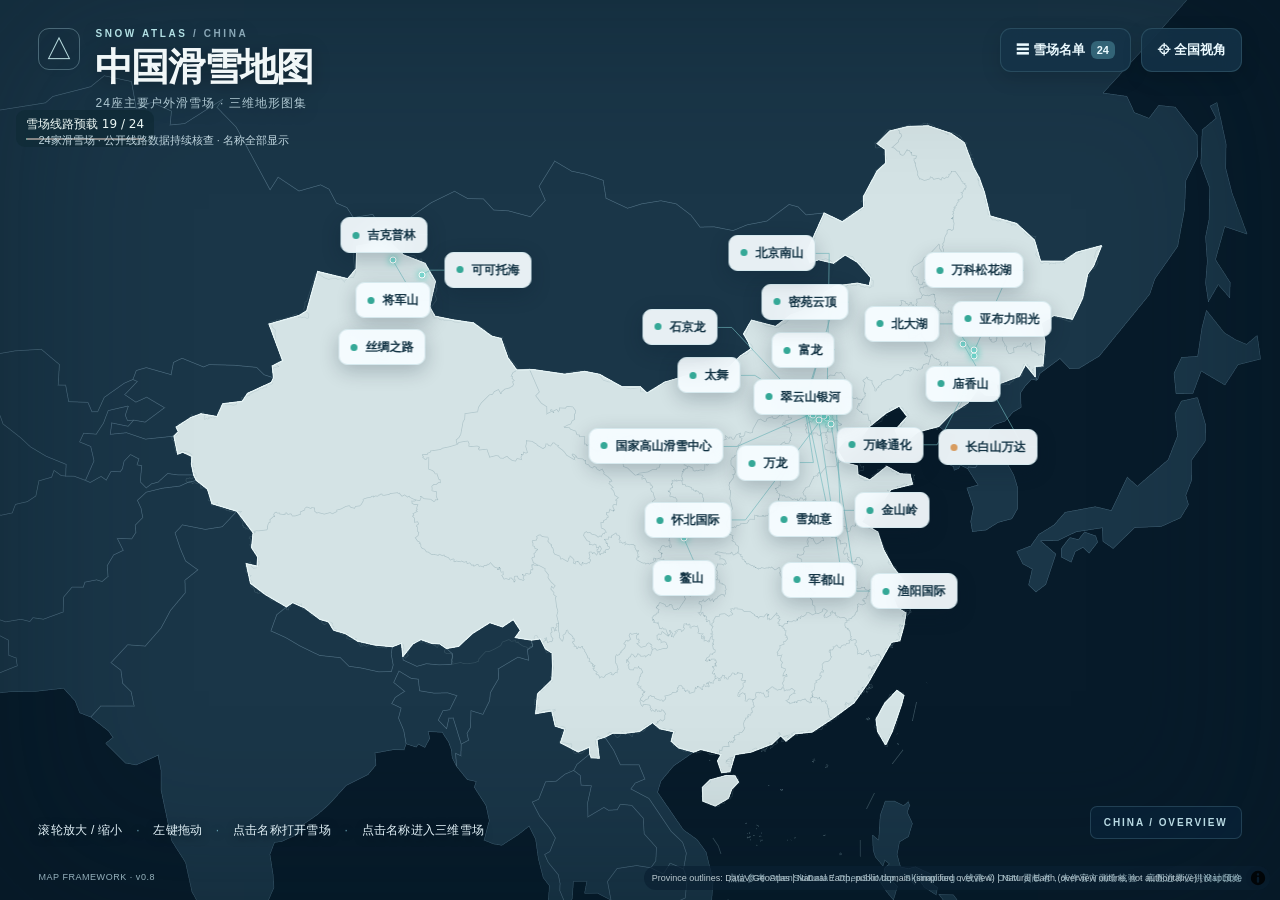
==== index.html @ bb0980d5 "Expand atlas to 24 resorts, render continuous aerial cables and preload trail data" ====
<!doctype html>
<html lang="zh-CN"><head><meta name="description" content="探索中国24座滑雪场的三维地形、雪道与附近雪场。社区地图数据，仅供展示参考。"><meta charset="UTF-8"><meta name="viewport" content="width=device-width,initial-scale=1"/><meta name="theme-color" content="#091c2a"><title>中国滑雪地图 · Snow Atlas</title><link rel="preconnect" href="https://cdn.jsdelivr.net" crossorigin><link rel="stylesheet" href="./vendor/maplibre-gl.css"><link rel="stylesheet" href="./atlas.css?v=atlas24"></head>
<body>
<main id="atlas-map" aria-label="中国滑雪场地图"></main>
<div class="atmosphere" aria-hidden="true"></div>
<header class="atlas-header"><div class="atlas-brand"><div class="brand-mark">△</div><div><div class="brand-kicker">SNOW ATLAS <span> / CHINA</span></div><h1>中国滑雪地图</h1><div class="brand-sub">24座主要户外滑雪场 · 三维地形图集</div></div></div><div class="header-controls"><button type="button" id="btn-list" aria-expanded="false">☰ <span>雪场名单</span><span class="mini-count">24</span></button><button type="button" id="btn-home" title="返回中国全览">⌖ <span>全国视角</span></button></div></header>
<div id="atlas-message" role="status" aria-live="polite">24家滑雪场 · 公开线路数据持续核查 · 名称全部显示</div>
<div id="warmup" hidden><span id="warm-text"></span><progress id="warm-bar" value="0" max="24" aria-label="雪场线路预载进度"></progress></div>
<div class="map-help" id="map-help">滚轮放大 / 缩小 <span>·</span> 左键拖动 <span>·</span> 点击名称打开雪场 <span>·</span> 点击名称进入三维雪场</div>
<div class="scale-chip" id="zoom-chip">CHINA / OVERVIEW</div>
<section class="catalog" id="catalog" aria-label="按规模排序的雪场名单" hidden><div class="catalog-top"><div><div class="catalog-eyebrow">THE RESORTS / 24</div><h2>雪场规模排序</h2><p>按OSM已测绘雪道长度，非官方排名</p></div><button id="btn-close-list" aria-label="关闭名单">×</button></div><div id="resort-list" class="resort-list"></div><div class="catalog-foot">点击雪场名称先定位，也可以直接点地图上的雪场名称进入3D场景。</div></section>
<div id="resort-overlay" class="resort-overlay" hidden role="dialog" aria-label="滑雪场三维地形界面" aria-modal="true"><iframe id="scene-frame" title="滑雪场三维地形"></iframe><button id="btn-back" class="btn-back">← 返回中国地图</button></div>
<footer class="atlas-foot"><span>MAP FRAMEWORK · v0.8</span><span>点位参考 OpenSkiData / OpenSkiMap、Skimap.org；线路 © OSM 贡献者，未作官方测绘核验 · 底图边界仅供设计预览</span></footer>
<script src="./vendor/maplibre-gl.js"></script><script src="./data/resorts.js?v=atlas24"></script><script src="./atlas.js?v=atlas24" defer></script></body></html>
---- vendor/maplibre-gl.css ----
.maplibregl-map{font:12px/20px Helvetica Neue,Arial,Helvetica,sans-serif;overflow:hidden;position:relative;-webkit-tap-highlight-color:rgb(0 0 0/0)}.maplibregl-canvas{left:0;position:absolute;top:0}.maplibregl-map:fullscreen{height:100%;width:100%}.maplibregl-ctrl-group button.maplibregl-ctrl-compass{touch-action:none}.maplibregl-canvas-container.maplibregl-interactive,.maplibregl-ctrl-group button.maplibregl-ctrl-compass{cursor:grab;-webkit-user-select:none;-moz-user-select:none;user-select:none}.maplibregl-canvas-container.maplibregl-interactive.maplibregl-track-pointer{cursor:pointer}.maplibregl-canvas-container.maplibregl-interactive:active,.maplibregl-ctrl-group button.maplibregl-ctrl-compass:active{cursor:grabbing}.maplibregl-canvas-container.maplibregl-touch-zoom-rotate,.maplibregl-canvas-container.maplibregl-touch-zoom-rotate .maplibregl-canvas{touch-action:pan-x pan-y}.maplibregl-canvas-container.maplibregl-touch-drag-pan,.maplibregl-canvas-container.maplibregl-touch-drag-pan .maplibregl-canvas{touch-action:pinch-zoom}.maplibregl-canvas-container.maplibregl-touch-zoom-rotate.maplibregl-touch-drag-pan,.maplibregl-canvas-container.maplibregl-touch-zoom-rotate.maplibregl-touch-drag-pan .maplibregl-canvas{touch-action:none}.maplibregl-canvas-container.maplibregl-touch-drag-pan.maplibregl-cooperative-gestures,.maplibregl-canvas-container.maplibregl-touch-drag-pan.maplibregl-cooperative-gestures .maplibregl-canvas{touch-action:pan-x pan-y}.maplibregl-ctrl-bottom-left,.maplibregl-ctrl-bottom-right,.maplibregl-ctrl-top-left,.maplibregl-ctrl-top-right{pointer-events:none;position:absolute;z-index:2}.maplibregl-ctrl-top-left{left:0;top:0}.maplibregl-ctrl-top-right{right:0;top:0}.maplibregl-ctrl-bottom-left{bottom:0;left:0}.maplibregl-ctrl-bottom-right{bottom:0;right:0}.maplibregl-ctrl{clear:both;pointer-events:auto;transform:translate(0)}.maplibregl-ctrl-top-left .maplibregl-ctrl{float:left;margin:10px 0 0 10px}.maplibregl-ctrl-top-right .maplibregl-ctrl{float:right;margin:10px 10px 0 0}.maplibregl-ctrl-bottom-left .maplibregl-ctrl{float:left;margin:0 0 10px 10px}.maplibregl-ctrl-bottom-right .maplibregl-ctrl{float:right;margin:0 10px 10px 0}.maplibregl-ctrl-group{background:#fff;border-radius:4px}.maplibregl-ctrl-group:not(:empty){box-shadow:0 0 0 2px rgba(0,0,0,.1)}@media (forced-colors:active){.maplibregl-ctrl-group:not(:empty){box-shadow:0 0 0 2px ButtonText}}.maplibregl-ctrl-group button{background-color:transparent;border:0;box-sizing:border-box;cursor:pointer;display:block;height:29px;outline:none;padding:0;width:29px}.maplibregl-ctrl-group button+button{border-top:1px solid #ddd}.maplibregl-ctrl button .maplibregl-ctrl-icon{background-position:50%;background-repeat:no-repeat;display:block;height:100%;width:100%}@media (forced-colors:active){.maplibregl-ctrl-icon{background-color:transparent}.maplibregl-ctrl-group button+button{border-top:1px solid ButtonText}}.maplibregl-ctrl button::-moz-focus-inner{border:0;padding:0}.maplibregl-ctrl-attrib-button:focus,.maplibregl-ctrl-group button:focus{box-shadow:0 0 2px 2px #0096ff}.maplibregl-ctrl button:disabled{cursor:not-allowed}.maplibregl-ctrl button:disabled .maplibregl-ctrl-icon{opacity:.25}.maplibregl-ctrl button:not(:disabled):hover{background-color:rgb(0 0 0/5%)}.maplibregl-ctrl-group button:focus:focus-visible{box-shadow:0 0 2px 2px #0096ff}.maplibregl-ctrl-group button:focus:not(:focus-visible){box-shadow:none}.maplibregl-ctrl-group button:focus:first-child{border-radius:4px 4px 0 0}.maplibregl-ctrl-group button:focus:last-child{border-radius:0 0 4px 4px}.maplibregl-ctrl-group button:focus:only-child{border-radius:inherit}.maplibregl-ctrl button.maplibregl-ctrl-zoom-out .maplibregl-ctrl-icon{background-image:url("data:image/svg+xml;charset=utf-8,%3Csvg xmlns='http://www.w3.org/2000/svg' width='29' height='29' fill='%23333' viewBox='0 0 29 29'%3E%3Cpath d='M10 13c-.75 0-1.5.75-1.5 1.5S9.25 16 10 16h9c.75 0 1.5-.75 1.5-1.5S19.75 13 19 13z'/%3E%3C/svg%3E")}.maplibregl-ctrl button.maplibregl-ctrl-zoom-in .maplibregl-ctrl-icon{background-image:url("data:image/svg+xml;charset=utf-8,%3Csvg xmlns='http://www.w3.org/2000/svg' width='29' height='29' fill='%23333' viewBox='0 0 29 29'%3E%3Cpath d='M14.5 8.5c-.75 0-1.5.75-1.5 1.5v3h-3c-.75 0-1.5.75-1.5 1.5S9.25 16 10 16h3v3c0 .75.75 1.5 1.5 1.5S16 19.75 16 19v-3h3c.75 0 1.5-.75 1.5-1.5S19.75 13 19 13h-3v-3c0-.75-.75-1.5-1.5-1.5'/%3E%3C/svg%3E")}@media (forced-colors:active){.maplibregl-ctrl button.maplibregl-ctrl-zoom-out .maplibregl-ctrl-icon{background-image:url("data:image/svg+xml;charset=utf-8,%3Csvg xmlns='http://www.w3.org/2000/svg' width='29' height='29' fill='%23fff' viewBox='0 0 29 29'%3E%3Cpath d='M10 13c-.75 0-1.5.75-1.5 1.5S9.25 16 10 16h9c.75 0 1.5-.75 1.5-1.5S19.75 13 19 13z'/%3E%3C/svg%3E")}.maplibregl-ctrl button.maplibregl-ctrl-zoom-in .maplibregl-ctrl-icon{background-image:url("data:image/svg+xml;charset=utf-8,%3Csvg xmlns='http://www.w3.org/2000/svg' width='29' height='29' fill='%23fff' viewBox='0 0 29 29'%3E%3Cpath d='M14.5 8.5c-.75 0-1.5.75-1.5 1.5v3h-3c-.75 0-1.5.75-1.5 1.5S9.25 16 10 16h3v3c0 .75.75 1.5 1.5 1.5S16 19.75 16 19v-3h3c.75 0 1.5-.75 1.5-1.5S19.75 13 19 13h-3v-3c0-.75-.75-1.5-1.5-1.5'/%3E%3C/svg%3E")}}@media (forced-colors:active) and (prefers-color-scheme:light){.maplibregl-ctrl button.maplibregl-ctrl-zoom-out .maplibregl-ctrl-icon{background-image:url("data:image/svg+xml;charset=utf-8,%3Csvg xmlns='http://www.w3.org/2000/svg' width='29' height='29' viewBox='0 0 29 29'%3E%3Cpath d='M10 13c-.75 0-1.5.75-1.5 1.5S9.25 16 10 16h9c.75 0 1.5-.75 1.5-1.5S19.75 13 19 13z'/%3E%3C/svg%3E")}.maplibregl-ctrl button.maplibregl-ctrl-zoom-in .maplibregl-ctrl-icon{background-image:url("data:image/svg+xml;charset=utf-8,%3Csvg xmlns='http://www.w3.org/2000/svg' width='29' height='29' viewBox='0 0 29 29'%3E%3Cpath d='M14.5 8.5c-.75 0-1.5.75-1.5 1.5v3h-3c-.75 0-1.5.75-1.5 1.5S9.25 16 10 16h3v3c0 .75.75 1.5 1.5 1.5S16 19.75 16 19v-3h3c.75 0 1.5-.75 1.5-1.5S19.75 13 19 13h-3v-3c0-.75-.75-1.5-1.5-1.5'/%3E%3C/svg%3E")}}.maplibregl-ctrl button.maplibregl-ctrl-fullscreen .maplibregl-ctrl-icon{background-image:url("data:image/svg+xml;charset=utf-8,%3Csvg xmlns='http://www.w3.org/2000/svg' width='29' height='29' fill='%23333' viewBox='0 0 29 29'%3E%3Cpath d='M24 16v5.5c0 1.75-.75 2.5-2.5 2.5H16v-1l3-1.5-4-5.5 1-1 5.5 4 1.5-3zM6 16l1.5 3 5.5-4 1 1-4 5.5 3 1.5v1H7.5C5.75 24 5 23.25 5 21.5V16zm7-11v1l-3 1.5 4 5.5-1 1-5.5-4L6 13H5V7.5C5 5.75 5.75 5 7.5 5zm11 2.5c0-1.75-.75-2.5-2.5-2.5H16v1l3 1.5-4 5.5 1 1 5.5-4 1.5 3h1z'/%3E%3C/svg%3E")}.maplibregl-ctrl button.maplibregl-ctrl-shrink .maplibregl-ctrl-icon{background-image:url("data:image/svg+xml;charset=utf-8,%3Csvg xmlns='http://www.w3.org/2000/svg' width='29' height='29' viewBox='0 0 29 29'%3E%3Cpath d='M18.5 16c-1.75 0-2.5.75-2.5 2.5V24h1l1.5-3 5.5 4 1-1-4-5.5 3-1.5v-1zM13 18.5c0-1.75-.75-2.5-2.5-2.5H5v1l3 1.5L4 24l1 1 5.5-4 1.5 3h1zm3-8c0 1.75.75 2.5 2.5 2.5H24v-1l-3-1.5L25 5l-1-1-5.5 4L17 5h-1zM10.5 13c1.75 0 2.5-.75 2.5-2.5V5h-1l-1.5 3L5 4 4 5l4 5.5L5 12v1z'/%3E%3C/svg%3E")}@media (forced-colors:active){.maplibregl-ctrl button.maplibregl-ctrl-fullscreen .maplibregl-ctrl-icon{background-image:url("data:image/svg+xml;charset=utf-8,%3Csvg xmlns='http://www.w3.org/2000/svg' width='29' height='29' fill='%23fff' viewBox='0 0 29 29'%3E%3Cpath d='M24 16v5.5c0 1.75-.75 2.5-2.5 2.5H16v-1l3-1.5-4-5.5 1-1 5.5 4 1.5-3zM6 16l1.5 3 5.5-4 1 1-4 5.5 3 1.5v1H7.5C5.75 24 5 23.25 5 21.5V16zm7-11v1l-3 1.5 4 5.5-1 1-5.5-4L6 13H5V7.5C5 5.75 5.75 5 7.5 5zm11 2.5c0-1.75-.75-2.5-2.5-2.5H16v1l3 1.5-4 5.5 1 1 5.5-4 1.5 3h1z'/%3E%3C/svg%3E")}.maplibregl-ctrl button.maplibregl-ctrl-shrink .maplibregl-ctrl-icon{background-image:url("data:image/svg+xml;charset=utf-8,%3Csvg xmlns='http://www.w3.org/2000/svg' width='29' height='29' fill='%23fff' viewBox='0 0 29 29'%3E%3Cpath d='M18.5 16c-1.75 0-2.5.75-2.5 2.5V24h1l1.5-3 5.5 4 1-1-4-5.5 3-1.5v-1zM13 18.5c0-1.75-.75-2.5-2.5-2.5H5v1l3 1.5L4 24l1 1 5.5-4 1.5 3h1zm3-8c0 1.75.75 2.5 2.5 2.5H24v-1l-3-1.5L25 5l-1-1-5.5 4L17 5h-1zM10.5 13c1.75 0 2.5-.75 2.5-2.5V5h-1l-1.5 3L5 4 4 5l4 5.5L5 12v1z'/%3E%3C/svg%3E")}}@media (forced-colors:active) and (prefers-color-scheme:light){.maplibregl-ctrl button.maplibregl-ctrl-fullscreen .maplibregl-ctrl-icon{background-image:url("data:image/svg+xml;charset=utf-8,%3Csvg xmlns='http://www.w3.org/2000/svg' width='29' height='29' viewBox='0 0 29 29'%3E%3Cpath d='M24 16v5.5c0 1.75-.75 2.5-2.5 2.5H16v-1l3-1.5-4-5.5 1-1 5.5 4 1.5-3zM6 16l1.5 3 5.5-4 1 1-4 5.5 3 1.5v1H7.5C5.75 24 5 23.25 5 21.5V16zm7-11v1l-3 1.5 4 5.5-1 1-5.5-4L6 13H5V7.5C5 5.75 5.75 5 7.5 5zm11 2.5c0-1.75-.75-2.5-2.5-2.5H16v1l3 1.5-4 5.5 1 1 5.5-4 1.5 3h1z'/%3E%3C/svg%3E")}.maplibregl-ctrl button.maplibregl-ctrl-shrink .maplibregl-ctrl-icon{background-image:url("data:image/svg+xml;charset=utf-8,%3Csvg xmlns='http://www.w3.org/2000/svg' width='29' height='29' viewBox='0 0 29 29'%3E%3Cpath d='M18.5 16c-1.75 0-2.5.75-2.5 2.5V24h1l1.5-3 5.5 4 1-1-4-5.5 3-1.5v-1zM13 18.5c0-1.75-.75-2.5-2.5-2.5H5v1l3 1.5L4 24l1 1 5.5-4 1.5 3h1zm3-8c0 1.75.75 2.5 2.5 2.5H24v-1l-3-1.5L25 5l-1-1-5.5 4L17 5h-1zM10.5 13c1.75 0 2.5-.75 2.5-2.5V5h-1l-1.5 3L5 4 4 5l4 5.5L5 12v1z'/%3E%3C/svg%3E")}}.maplibregl-ctrl button.maplibregl-ctrl-compass .maplibregl-ctrl-icon{background-image:url("data:image/svg+xml;charset=utf-8,%3Csvg xmlns='http://www.w3.org/2000/svg' width='29' height='29' fill='%23333' viewBox='0 0 29 29'%3E%3Cpath d='m10.5 14 4-8 4 8z'/%3E%3Cpath fill='%23ccc' d='m10.5 16 4 8 4-8z'/%3E%3C/svg%3E")}@media (forced-colors:active){.maplibregl-ctrl button.maplibregl-ctrl-compass .maplibregl-ctrl-icon{background-image:url("data:image/svg+xml;charset=utf-8,%3Csvg xmlns='http://www.w3.org/2000/svg' width='29' height='29' fill='%23fff' viewBox='0 0 29 29'%3E%3Cpath d='m10.5 14 4-8 4 8z'/%3E%3Cpath fill='%23ccc' d='m10.5 16 4 8 4-8z'/%3E%3C/svg%3E")}}@media (forced-colors:active) and (prefers-color-scheme:light){.maplibregl-ctrl button.maplibregl-ctrl-compass .maplibregl-ctrl-icon{background-image:url("data:image/svg+xml;charset=utf-8,%3Csvg xmlns='http://www.w3.org/2000/svg' width='29' height='29' viewBox='0 0 29 29'%3E%3Cpath d='m10.5 14 4-8 4 8z'/%3E%3Cpath fill='%23ccc' d='m10.5 16 4 8 4-8z'/%3E%3C/svg%3E")}}.maplibregl-ctrl button.maplibregl-ctrl-globe .maplibregl-ctrl-icon{background-image:url("data:image/svg+xml;charset=utf-8,%3Csvg xmlns='http://www.w3.org/2000/svg' width='22' height='22' fill='none' stroke='%23333' viewBox='0 0 22 22'%3E%3Ccircle cx='11' cy='11' r='8.5'/%3E%3Cpath d='M17.5 11c0 4.819-3.02 8.5-6.5 8.5S4.5 15.819 4.5 11 7.52 2.5 11 2.5s6.5 3.681 6.5 8.5Z'/%3E%3Cpath d='M13.5 11c0 2.447-.331 4.64-.853 6.206-.262.785-.562 1.384-.872 1.777-.314.399-.58.517-.775.517s-.461-.118-.775-.517c-.31-.393-.61-.992-.872-1.777C8.831 15.64 8.5 13.446 8.5 11s.331-4.64.853-6.206c.262-.785.562-1.384.872-1.777.314-.399.58-.517.775-.517s.461.118.775.517c.31.393.61.992.872 1.777.522 1.565.853 3.76.853 6.206Z'/%3E%3Cpath d='M11 7.5c-1.909 0-3.622-.166-4.845-.428-.616-.132-1.08-.283-1.379-.434a1.3 1.3 0 0 1-.224-.138q.07-.058.224-.138c.299-.151.763-.302 1.379-.434C7.378 5.666 9.091 5.5 11 5.5s3.622.166 4.845.428c.616.132 1.08.283 1.379.434.105.053.177.1.224.138q-.07.058-.224.138c-.299.151-.763.302-1.379.434-1.223.262-2.936.428-4.845.428ZM4.486 6.436ZM11 16.5c-1.909 0-3.622-.166-4.845-.428-.616-.132-1.08-.283-1.379-.434a1.3 1.3 0 0 1-.224-.138 1.3 1.3 0 0 1 .224-.138c.299-.151.763-.302 1.379-.434C7.378 14.666 9.091 14.5 11 14.5s3.622.166 4.845.428c.616.132 1.08.283 1.379.434.105.053.177.1.224.138a1.3 1.3 0 0 1-.224.138c-.299.151-.763.302-1.379.434-1.223.262-2.936.428-4.845.428Zm-6.514-1.064ZM11 12.5c-2.46 0-4.672-.222-6.255-.574-.796-.177-1.406-.38-1.805-.59a1.5 1.5 0 0 1-.39-.272.3.3 0 0 1-.047-.064.3.3 0 0 1 .048-.064c.066-.073.189-.167.389-.272.399-.21 1.009-.413 1.805-.59C6.328 9.722 8.54 9.5 11 9.5s4.672.222 6.256.574c.795.177 1.405.38 1.804.59.2.105.323.2.39.272a.3.3 0 0 1 .047.064.3.3 0 0 1-.048.064 1.4 1.4 0 0 1-.389.272c-.399.21-1.009.413-1.804.59-1.584.352-3.796.574-6.256.574Zm-8.501-1.51v.002zm0 .018v.002zm17.002.002v-.002zm0-.018v-.002z'/%3E%3C/svg%3E")}.maplibregl-ctrl button.maplibregl-ctrl-globe-enabled .maplibregl-ctrl-icon{background-image:url("data:image/svg+xml;charset=utf-8,%3Csvg xmlns='http://www.w3.org/2000/svg' width='22' height='22' fill='none' stroke='%2333b5e5' viewBox='0 0 22 22'%3E%3Ccircle cx='11' cy='11' r='8.5'/%3E%3Cpath d='M17.5 11c0 4.819-3.02 8.5-6.5 8.5S4.5 15.819 4.5 11 7.52 2.5 11 2.5s6.5 3.681 6.5 8.5Z'/%3E%3Cpath d='M13.5 11c0 2.447-.331 4.64-.853 6.206-.262.785-.562 1.384-.872 1.777-.314.399-.58.517-.775.517s-.461-.118-.775-.517c-.31-.393-.61-.992-.872-1.777C8.831 15.64 8.5 13.446 8.5 11s.331-4.64.853-6.206c.262-.785.562-1.384.872-1.777.314-.399.58-.517.775-.517s.461.118.775.517c.31.393.61.992.872 1.777.522 1.565.853 3.76.853 6.206Z'/%3E%3Cpath d='M11 7.5c-1.909 0-3.622-.166-4.845-.428-.616-.132-1.08-.283-1.379-.434a1.3 1.3 0 0 1-.224-.138q.07-.058.224-.138c.299-.151.763-.302 1.379-.434C7.378 5.666 9.091 5.5 11 5.5s3.622.166 4.845.428c.616.132 1.08.283 1.379.434.105.053.177.1.224.138q-.07.058-.224.138c-.299.151-.763.302-1.379.434-1.223.262-2.936.428-4.845.428ZM4.486 6.436ZM11 16.5c-1.909 0-3.622-.166-4.845-.428-.616-.132-1.08-.283-1.379-.434a1.3 1.3 0 0 1-.224-.138 1.3 1.3 0 0 1 .224-.138c.299-.151.763-.302 1.379-.434C7.378 14.666 9.091 14.5 11 14.5s3.622.166 4.845.428c.616.132 1.08.283 1.379.434.105.053.177.1.224.138a1.3 1.3 0 0 1-.224.138c-.299.151-.763.302-1.379.434-1.223.262-2.936.428-4.845.428Zm-6.514-1.064ZM11 12.5c-2.46 0-4.672-.222-6.255-.574-.796-.177-1.406-.38-1.805-.59a1.5 1.5 0 0 1-.39-.272.3.3 0 0 1-.047-.064.3.3 0 0 1 .048-.064c.066-.073.189-.167.389-.272.399-.21 1.009-.413 1.805-.59C6.328 9.722 8.54 9.5 11 9.5s4.672.222 6.256.574c.795.177 1.405.38 1.804.59.2.105.323.2.39.272a.3.3 0 0 1 .047.064.3.3 0 0 1-.048.064 1.4 1.4 0 0 1-.389.272c-.399.21-1.009.413-1.804.59-1.584.352-3.796.574-6.256.574Zm-8.501-1.51v.002zm0 .018v.002zm17.002.002v-.002zm0-.018v-.002z'/%3E%3C/svg%3E")}.maplibregl-ctrl button.maplibregl-ctrl-terrain .maplibregl-ctrl-icon{background-image:url("data:image/svg+xml;charset=utf-8,%3Csvg xmlns='http://www.w3.org/2000/svg' width='22' height='22' fill='%23333' viewBox='0 0 22 22'%3E%3Cpath d='m1.754 13.406 4.453-4.851 3.09 3.09 3.281 3.277.969-.969-3.309-3.312 3.844-4.121 6.148 6.886h1.082v-.855l-7.207-8.07-4.84 5.187L6.169 6.57l-5.48 5.965v.871ZM.688 16.844h20.625v1.375H.688Zm0 0'/%3E%3C/svg%3E")}.maplibregl-ctrl button.maplibregl-ctrl-terrain-enabled .maplibregl-ctrl-icon{background-image:url("data:image/svg+xml;charset=utf-8,%3Csvg xmlns='http://www.w3.org/2000/svg' width='22' height='22' fill='%2333b5e5' viewBox='0 0 22 22'%3E%3Cpath d='m1.754 13.406 4.453-4.851 3.09 3.09 3.281 3.277.969-.969-3.309-3.312 3.844-4.121 6.148 6.886h1.082v-.855l-7.207-8.07-4.84 5.187L6.169 6.57l-5.48 5.965v.871ZM.688 16.844h20.625v1.375H.688Zm0 0'/%3E%3C/svg%3E")}.maplibregl-ctrl button.maplibregl-ctrl-geolocate .maplibregl-ctrl-icon{background-image:url("data:image/svg+xml;charset=utf-8,%3Csvg xmlns='http://www.w3.org/2000/svg' width='29' height='29' fill='%23333' viewBox='0 0 20 20'%3E%3Cpath d='M10 4C9 4 9 5 9 5v.1A5 5 0 0 0 5.1 9H5s-1 0-1 1 1 1 1 1h.1A5 5 0 0 0 9 14.9v.1s0 1 1 1 1-1 1-1v-.1a5 5 0 0 0 3.9-3.9h.1s1 0 1-1-1-1-1-1h-.1A5 5 0 0 0 11 5.1V5s0-1-1-1m0 2.5a3.5 3.5 0 1 1 0 7 3.5 3.5 0 1 1 0-7'/%3E%3Ccircle cx='10' cy='10' r='2'/%3E%3C/svg%3E")}.maplibregl-ctrl button.maplibregl-ctrl-geolocate:disabled .maplibregl-ctrl-icon{background-image:url("data:image/svg+xml;charset=utf-8,%3Csvg xmlns='http://www.w3.org/2000/svg' width='29' height='29' fill='%23aaa' viewBox='0 0 20 20'%3E%3Cpath d='M10 4C9 4 9 5 9 5v.1A5 5 0 0 0 5.1 9H5s-1 0-1 1 1 1 1 1h.1A5 5 0 0 0 9 14.9v.1s0 1 1 1 1-1 1-1v-.1a5 5 0 0 0 3.9-3.9h.1s1 0 1-1-1-1-1-1h-.1A5 5 0 0 0 11 5.1V5s0-1-1-1m0 2.5a3.5 3.5 0 1 1 0 7 3.5 3.5 0 1 1 0-7'/%3E%3Ccircle cx='10' cy='10' r='2'/%3E%3Cpath fill='red' d='m14 5 1 1-9 9-1-1z'/%3E%3C/svg%3E")}.maplibregl-ctrl button.maplibregl-ctrl-geolocate.maplibregl-ctrl-geolocate-active .maplibregl-ctrl-icon{background-image:url("data:image/svg+xml;charset=utf-8,%3Csvg xmlns='http://www.w3.org/2000/svg' width='29' height='29' fill='%2333b5e5' viewBox='0 0 20 20'%3E%3Cpath d='M10 4C9 4 9 5 9 5v.1A5 5 0 0 0 5.1 9H5s-1 0-1 1 1 1 1 1h.1A5 5 0 0 0 9 14.9v.1s0 1 1 1 1-1 1-1v-.1a5 5 0 0 0 3.9-3.9h.1s1 0 1-1-1-1-1-1h-.1A5 5 0 0 0 11 5.1V5s0-1-1-1m0 2.5a3.5 3.5 0 1 1 0 7 3.5 3.5 0 1 1 0-7'/%3E%3Ccircle cx='10' cy='10' r='2'/%3E%3C/svg%3E")}.maplibregl-ctrl button.maplibregl-ctrl-geolocate.maplibregl-ctrl-geolocate-active-error .maplibregl-ctrl-icon{background-image:url("data:image/svg+xml;charset=utf-8,%3Csvg xmlns='http://www.w3.org/2000/svg' width='29' height='29' fill='%23e58978' viewBox='0 0 20 20'%3E%3Cpath d='M10 4C9 4 9 5 9 5v.1A5 5 0 0 0 5.1 9H5s-1 0-1 1 1 1 1 1h.1A5 5 0 0 0 9 14.9v.1s0 1 1 1 1-1 1-1v-.1a5 5 0 0 0 3.9-3.9h.1s1 0 1-1-1-1-1-1h-.1A5 5 0 0 0 11 5.1V5s0-1-1-1m0 2.5a3.5 3.5 0 1 1 0 7 3.5 3.5 0 1 1 0-7'/%3E%3Ccircle cx='10' cy='10' r='2'/%3E%3C/svg%3E")}.maplibregl-ctrl button.maplibregl-ctrl-geolocate.maplibregl-ctrl-geolocate-background .maplibregl-ctrl-icon{background-image:url("data:image/svg+xml;charset=utf-8,%3Csvg xmlns='http://www.w3.org/2000/svg' width='29' height='29' fill='%2333b5e5' viewBox='0 0 20 20'%3E%3Cpath d='M10 4C9 4 9 5 9 5v.1A5 5 0 0 0 5.1 9H5s-1 0-1 1 1 1 1 1h.1A5 5 0 0 0 9 14.9v.1s0 1 1 1 1-1 1-1v-.1a5 5 0 0 0 3.9-3.9h.1s1 0 1-1-1-1-1-1h-.1A5 5 0 0 0 11 5.1V5s0-1-1-1m0 2.5a3.5 3.5 0 1 1 0 7 3.5 3.5 0 1 1 0-7'/%3E%3C/svg%3E")}.maplibregl-ctrl button.maplibregl-ctrl-geolocate.maplibregl-ctrl-geolocate-background-error .maplibregl-ctrl-icon{background-image:url("data:image/svg+xml;charset=utf-8,%3Csvg xmlns='http://www.w3.org/2000/svg' width='29' height='29' fill='%23e54e33' viewBox='0 0 20 20'%3E%3Cpath d='M10 4C9 4 9 5 9 5v.1A5 5 0 0 0 5.1 9H5s-1 0-1 1 1 1 1 1h.1A5 5 0 0 0 9 14.9v.1s0 1 1 1 1-1 1-1v-.1a5 5 0 0 0 3.9-3.9h.1s1 0 1-1-1-1-1-1h-.1A5 5 0 0 0 11 5.1V5s0-1-1-1m0 2.5a3.5 3.5 0 1 1 0 7 3.5 3.5 0 1 1 0-7'/%3E%3C/svg%3E")}.maplibregl-ctrl button.maplibregl-ctrl-geolocate.maplibregl-ctrl-geolocate-waiting .maplibregl-ctrl-icon{animation:maplibregl-spin 2s linear infinite}@media (forced-colors:active){.maplibregl-ctrl button.maplibregl-ctrl-geolocate .maplibregl-ctrl-icon{background-image:url("data:image/svg+xml;charset=utf-8,%3Csvg xmlns='http://www.w3.org/2000/svg' width='29' height='29' fill='%23fff' viewBox='0 0 20 20'%3E%3Cpath d='M10 4C9 4 9 5 9 5v.1A5 5 0 0 0 5.1 9H5s-1 0-1 1 1 1 1 1h.1A5 5 0 0 0 9 14.9v.1s0 1 1 1 1-1 1-1v-.1a5 5 0 0 0 3.9-3.9h.1s1 0 1-1-1-1-1-1h-.1A5 5 0 0 0 11 5.1V5s0-1-1-1m0 2.5a3.5 3.5 0 1 1 0 7 3.5 3.5 0 1 1 0-7'/%3E%3Ccircle cx='10' cy='10' r='2'/%3E%3C/svg%3E")}.maplibregl-ctrl button.maplibregl-ctrl-geolocate:disabled .maplibregl-ctrl-icon{background-image:url("data:image/svg+xml;charset=utf-8,%3Csvg xmlns='http://www.w3.org/2000/svg' width='29' height='29' fill='%23999' viewBox='0 0 20 20'%3E%3Cpath d='M10 4C9 4 9 5 9 5v.1A5 5 0 0 0 5.1 9H5s-1 0-1 1 1 1 1 1h.1A5 5 0 0 0 9 14.9v.1s0 1 1 1 1-1 1-1v-.1a5 5 0 0 0 3.9-3.9h.1s1 0 1-1-1-1-1-1h-.1A5 5 0 0 0 11 5.1V5s0-1-1-1m0 2.5a3.5 3.5 0 1 1 0 7 3.5 3.5 0 1 1 0-7'/%3E%3Ccircle cx='10' cy='10' r='2'/%3E%3Cpath fill='red' d='m14 5 1 1-9 9-1-1z'/%3E%3C/svg%3E")}.maplibregl-ctrl button.maplibregl-ctrl-geolocate.maplibregl-ctrl-geolocate-active .maplibregl-ctrl-icon{background-image:url("data:image/svg+xml;charset=utf-8,%3Csvg xmlns='http://www.w3.org/2000/svg' width='29' height='29' fill='%2333b5e5' viewBox='0 0 20 20'%3E%3Cpath d='M10 4C9 4 9 5 9 5v.1A5 5 0 0 0 5.1 9H5s-1 0-1 1 1 1 1 1h.1A5 5 0 0 0 9 14.9v.1s0 1 1 1 1-1 1-1v-.1a5 5 0 0 0 3.9-3.9h.1s1 0 1-1-1-1-1-1h-.1A5 5 0 0 0 11 5.1V5s0-1-1-1m0 2.5a3.5 3.5 0 1 1 0 7 3.5 3.5 0 1 1 0-7'/%3E%3Ccircle cx='10' cy='10' r='2'/%3E%3C/svg%3E")}.maplibregl-ctrl button.maplibregl-ctrl-geolocate.maplibregl-ctrl-geolocate-active-error .maplibregl-ctrl-icon{background-image:url("data:image/svg+xml;charset=utf-8,%3Csvg xmlns='http://www.w3.org/2000/svg' width='29' height='29' fill='%23e58978' viewBox='0 0 20 20'%3E%3Cpath d='M10 4C9 4 9 5 9 5v.1A5 5 0 0 0 5.1 9H5s-1 0-1 1 1 1 1 1h.1A5 5 0 0 0 9 14.9v.1s0 1 1 1 1-1 1-1v-.1a5 5 0 0 0 3.9-3.9h.1s1 0 1-1-1-1-1-1h-.1A5 5 0 0 0 11 5.1V5s0-1-1-1m0 2.5a3.5 3.5 0 1 1 0 7 3.5 3.5 0 1 1 0-7'/%3E%3Ccircle cx='10' cy='10' r='2'/%3E%3C/svg%3E")}.maplibregl-ctrl button.maplibregl-ctrl-geolocate.maplibregl-ctrl-geolocate-background .maplibregl-ctrl-icon{background-image:url("data:image/svg+xml;charset=utf-8,%3Csvg xmlns='http://www.w3.org/2000/svg' width='29' height='29' fill='%2333b5e5' viewBox='0 0 20 20'%3E%3Cpath d='M10 4C9 4 9 5 9 5v.1A5 5 0 0 0 5.1 9H5s-1 0-1 1 1 1 1 1h.1A5 5 0 0 0 9 14.9v.1s0 1 1 1 1-1 1-1v-.1a5 5 0 0 0 3.9-3.9h.1s1 0 1-1-1-1-1-1h-.1A5 5 0 0 0 11 5.1V5s0-1-1-1m0 2.5a3.5 3.5 0 1 1 0 7 3.5 3.5 0 1 1 0-7'/%3E%3C/svg%3E")}.maplibregl-ctrl button.maplibregl-ctrl-geolocate.maplibregl-ctrl-geolocate-background-error .maplibregl-ctrl-icon{background-image:url("data:image/svg+xml;charset=utf-8,%3Csvg xmlns='http://www.w3.org/2000/svg' width='29' height='29' fill='%23e54e33' viewBox='0 0 20 20'%3E%3Cpath d='M10 4C9 4 9 5 9 5v.1A5 5 0 0 0 5.1 9H5s-1 0-1 1 1 1 1 1h.1A5 5 0 0 0 9 14.9v.1s0 1 1 1 1-1 1-1v-.1a5 5 0 0 0 3.9-3.9h.1s1 0 1-1-1-1-1-1h-.1A5 5 0 0 0 11 5.1V5s0-1-1-1m0 2.5a3.5 3.5 0 1 1 0 7 3.5 3.5 0 1 1 0-7'/%3E%3C/svg%3E")}}@media (forced-colors:active) and (prefers-color-scheme:light){.maplibregl-ctrl button.maplibregl-ctrl-geolocate .maplibregl-ctrl-icon{background-image:url("data:image/svg+xml;charset=utf-8,%3Csvg xmlns='http://www.w3.org/2000/svg' width='29' height='29' viewBox='0 0 20 20'%3E%3Cpath d='M10 4C9 4 9 5 9 5v.1A5 5 0 0 0 5.1 9H5s-1 0-1 1 1 1 1 1h.1A5 5 0 0 0 9 14.9v.1s0 1 1 1 1-1 1-1v-.1a5 5 0 0 0 3.9-3.9h.1s1 0 1-1-1-1-1-1h-.1A5 5 0 0 0 11 5.1V5s0-1-1-1m0 2.5a3.5 3.5 0 1 1 0 7 3.5 3.5 0 1 1 0-7'/%3E%3Ccircle cx='10' cy='10' r='2'/%3E%3C/svg%3E")}.maplibregl-ctrl button.maplibregl-ctrl-geolocate:disabled .maplibregl-ctrl-icon{background-image:url("data:image/svg+xml;charset=utf-8,%3Csvg xmlns='http://www.w3.org/2000/svg' width='29' height='29' fill='%23666' viewBox='0 0 20 20'%3E%3Cpath d='M10 4C9 4 9 5 9 5v.1A5 5 0 0 0 5.1 9H5s-1 0-1 1 1 1 1 1h.1A5 5 0 0 0 9 14.9v.1s0 1 1 1 1-1 1-1v-.1a5 5 0 0 0 3.9-3.9h.1s1 0 1-1-1-1-1-1h-.1A5 5 0 0 0 11 5.1V5s0-1-1-1m0 2.5a3.5 3.5 0 1 1 0 7 3.5 3.5 0 1 1 0-7'/%3E%3Ccircle cx='10' cy='10' r='2'/%3E%3Cpath fill='red' d='m14 5 1 1-9 9-1-1z'/%3E%3C/svg%3E")}}@keyframes maplibregl-spin{0%{transform:rotate(0deg)}to{transform:rotate(1turn)}}a.maplibregl-ctrl-logo{background-image:url("data:image/svg+xml;charset=utf-8,%3Csvg xmlns='http://www.w3.org/2000/svg' width='88' height='23' fill='none'%3E%3Cpath fill='%23000' fill-opacity='.4' fill-rule='evenodd' d='M17.408 16.796h-1.827l2.501-12.095h.198l3.324 6.533.988 2.19.988-2.19 3.258-6.533h.181l2.6 12.095h-1.81l-1.218-5.644-.362-1.71-.658 1.71-2.929 5.644h-.098l-2.914-5.644-.757-1.71-.345 1.71zm1.958-3.42-.726 3.663a1.255 1.255 0 0 1-1.232 1.011h-1.827a1.255 1.255 0 0 1-1.229-1.509l2.501-12.095a1.255 1.255 0 0 1 1.23-1.001h.197a1.25 1.25 0 0 1 1.12.685l3.19 6.273 3.125-6.263a1.25 1.25 0 0 1 1.123-.695h.181a1.255 1.255 0 0 1 1.227.991l1.443 6.71a5 5 0 0 1 .314-.787l.009-.016a4.6 4.6 0 0 1 1.777-1.887c.782-.46 1.668-.667 2.611-.667a4.6 4.6 0 0 1 1.7.32l.306.134c.21-.16.474-.256.759-.256h1.694a1.255 1.255 0 0 1 1.212.925 1.255 1.255 0 0 1 1.212-.925h1.711c.284 0 .545.094.755.252.613-.3 1.312-.45 2.075-.45 1.356 0 2.557.445 3.482 1.4q.47.48.763 1.064V4.701a1.255 1.255 0 0 1 1.255-1.255h1.86A1.255 1.255 0 0 1 54.44 4.7v9.194h2.217c.19 0 .37.043.532.118v-4.77c0-.356.147-.678.385-.906a2.42 2.42 0 0 1-.682-1.71c0-.665.267-1.253.735-1.7a2.45 2.45 0 0 1 1.722-.674 2.43 2.43 0 0 1 1.705.675q.318.302.504.683V4.7a1.255 1.255 0 0 1 1.255-1.255h1.744A1.255 1.255 0 0 1 65.812 4.7v3.335a4.8 4.8 0 0 1 1.526-.246c.938 0 1.817.214 2.59.69a4.47 4.47 0 0 1 1.67 1.743v-.98a1.255 1.255 0 0 1 1.256-1.256h1.777c.233 0 .451.064.639.174a3.4 3.4 0 0 1 1.567-.372c.346 0 .861.02 1.285.232a1.25 1.25 0 0 1 .689 1.004 4.7 4.7 0 0 1 .853-.588c.795-.44 1.675-.647 2.61-.647 1.385 0 2.65.39 3.525 1.396.836.938 1.168 2.173 1.168 3.528q-.001.515-.056 1.051a1.255 1.255 0 0 1-.947 1.09l.408.952a1.255 1.255 0 0 1-.477 1.552c-.418.268-.92.463-1.458.612-.613.171-1.304.244-2.049.244-1.06 0-2.043-.207-2.886-.698l-.015-.008c-.798-.48-1.419-1.135-1.818-1.963l-.004-.008a5.8 5.8 0 0 1-.548-2.512q0-.429.053-.843a1.3 1.3 0 0 1-.333-.086l-.166-.004c-.223 0-.426.062-.643.228-.03.024-.142.139-.142.59v3.883a1.255 1.255 0 0 1-1.256 1.256h-1.777a1.255 1.255 0 0 1-1.256-1.256V15.69l-.032.057a4.8 4.8 0 0 1-1.86 1.833 5.04 5.04 0 0 1-2.484.634 4.5 4.5 0 0 1-1.935-.424 1.25 1.25 0 0 1-.764.258h-1.71a1.255 1.255 0 0 1-1.256-1.255V7.687a2.4 2.4 0 0 1-.428.625c.253.23.412.561.412.93v7.553a1.255 1.255 0 0 1-1.256 1.255h-1.843a1.25 1.25 0 0 1-.894-.373c-.228.23-.544.373-.894.373H51.32a1.255 1.255 0 0 1-1.256-1.255v-1.251l-.061.117a4.7 4.7 0 0 1-1.782 1.884 4.77 4.77 0 0 1-2.485.67 5.6 5.6 0 0 1-1.485-.188l.009 2.764a1.255 1.255 0 0 1-1.255 1.259h-1.729a1.255 1.255 0 0 1-1.255-1.255v-3.537a1.255 1.255 0 0 1-1.167.793h-1.679a1.25 1.25 0 0 1-.77-.263 4.5 4.5 0 0 1-1.945.429c-.885 0-1.724-.21-2.495-.632l-.017-.01a5 5 0 0 1-1.081-.836 1.255 1.255 0 0 1-1.254 1.312h-1.81a1.255 1.255 0 0 1-1.228-.99l-.782-3.625-2.044 3.939a1.25 1.25 0 0 1-1.115.676h-.098a1.25 1.25 0 0 1-1.116-.68l-2.061-3.994zM35.92 16.63l.207-.114.223-.15q.493-.356.735-.785l.061-.118.033 1.332h1.678V9.242h-1.694l-.033 1.267q-.133-.329-.526-.658l-.032-.028a3.2 3.2 0 0 0-.668-.428l-.27-.12a3.3 3.3 0 0 0-1.235-.23q-1.136-.001-1.974.493a3.36 3.36 0 0 0-1.3 1.382q-.445.89-.444 2.074 0 1.2.51 2.107a3.8 3.8 0 0 0 1.382 1.381 3.9 3.9 0 0 0 1.893.477q.795 0 1.455-.33zm-2.789-5.38q-.576.675-.575 1.762 0 1.102.559 1.794.576.675 1.645.675a2.25 2.25 0 0 0 .934-.19 2.2 2.2 0 0 0 .468-.29l.178-.161a2.2 2.2 0 0 0 .397-.561q.244-.5.244-1.15v-.115q0-.708-.296-1.267l-.043-.077a2.2 2.2 0 0 0-.633-.709l-.13-.086-.047-.028a2.1 2.1 0 0 0-1.073-.285q-1.052 0-1.629.692zm2.316 2.706c.163-.17.28-.407.28-.83v-.114c0-.292-.06-.508-.15-.68a.96.96 0 0 0-.353-.389.85.85 0 0 0-.464-.127c-.4 0-.56.114-.664.239l-.01.012c-.148.174-.275.45-.275.945 0 .506.122.801.27.99.097.11.266.224.68.224.303 0 .504-.09.687-.269zm7.545 1.705a2.6 2.6 0 0 0 .331.423q.319.33.755.548l.173.074q.65.255 1.49.255 1.02 0 1.844-.493a3.45 3.45 0 0 0 1.316-1.4q.493-.904.493-2.089 0-1.909-.988-2.913-.988-1.02-2.584-1.02-.898 0-1.575.347a3 3 0 0 0-.415.262l-.199.166a3.4 3.4 0 0 0-.64.82V9.242h-1.712v11.553h1.729l-.017-5.134zm.53-1.138q.206.29.48.5l.155.11.053.034q.51.296 1.119.297 1.07 0 1.645-.675.577-.69.576-1.762 0-1.119-.576-1.777-.558-.675-1.645-.675-.435 0-.835.16a2 2 0 0 0-.284.136 2 2 0 0 0-.363.254 2.2 2.2 0 0 0-.46.569l-.082.162a2.6 2.6 0 0 0-.213 1.072v.115q0 .707.296 1.267l.135.211zm.964-.818a1.1 1.1 0 0 0 .367.385.94.94 0 0 0 .476.118c.423 0 .59-.117.687-.23.159-.194.28-.478.28-.95 0-.53-.133-.8-.266-.952l-.021-.025c-.078-.094-.231-.221-.68-.221a1 1 0 0 0-.503.135l-.012.007a.86.86 0 0 0-.335.343c-.073.133-.132.324-.132.614v.115a1.4 1.4 0 0 0 .14.66zm15.7-6.222q.347-.346.346-.856a1.05 1.05 0 0 0-.345-.79 1.18 1.18 0 0 0-.84-.329q-.51 0-.855.33a1.05 1.05 0 0 0-.346.79q0 .51.346.855.345.346.856.346.51 0 .839-.346zm4.337 9.314.033-1.332q.191.403.59.747l.098.081a4 4 0 0 0 .316.224l.223.122a3.2 3.2 0 0 0 1.44.322 3.8 3.8 0 0 0 1.875-.477 3.5 3.5 0 0 0 1.382-1.366q.527-.89.526-2.09 0-1.184-.444-2.073a3.24 3.24 0 0 0-1.283-1.399q-.823-.51-1.942-.51a3.5 3.5 0 0 0-1.527.344l-.086.043-.165.09a3 3 0 0 0-.33.214q-.432.315-.656.707a2 2 0 0 0-.099.198l.082-1.283V4.701h-1.744v12.095zm.473-2.509a2.5 2.5 0 0 0 .566.7q.117.098.245.18l.144.08a2.1 2.1 0 0 0 .975.232q1.07 0 1.645-.675.576-.69.576-1.778 0-1.102-.576-1.777-.56-.691-1.645-.692a2.2 2.2 0 0 0-1.015.235q-.22.113-.415.282l-.15.142a2.1 2.1 0 0 0-.42.594q-.223.479-.223 1.1v.115q0 .705.293 1.26zm2.616-.293c.157-.191.28-.479.28-.967 0-.51-.13-.79-.276-.961l-.021-.026c-.082-.1-.232-.225-.67-.225a.87.87 0 0 0-.681.279l-.012.011c-.154.155-.274.38-.274.807v.115c0 .285.057.499.144.669a1.1 1.1 0 0 0 .367.405c.137.082.28.123.455.123.423 0 .59-.118.686-.23zm8.266-3.013q.345-.13.724-.14l.069-.002q.493 0 .642.099l.247-1.794q-.196-.099-.717-.099a2.3 2.3 0 0 0-.545.063 2 2 0 0 0-.411.148 2.2 2.2 0 0 0-.4.249 2.5 2.5 0 0 0-.485.499 2.7 2.7 0 0 0-.32.581l-.05.137v-1.48h-1.778v7.553h1.777v-3.884q0-.546.159-.943a1.5 1.5 0 0 1 .466-.636 2.5 2.5 0 0 1 .399-.253 2 2 0 0 1 .224-.099zm9.784 2.656.05-.922q0-1.743-.856-2.698-.838-.97-2.584-.97-1.119-.001-2.007.493a3.46 3.46 0 0 0-1.4 1.382q-.493.906-.493 2.106 0 1.07.428 1.975.428.89 1.332 1.432.906.526 2.255.526.973 0 1.668-.185l.044-.012.135-.04q.613-.184.984-.421l-.542-1.267q-.3.162-.642.274l-.297.087q-.51.131-1.3.131-.954 0-1.497-.444a1.6 1.6 0 0 1-.192-.193q-.366-.44-.512-1.234l-.004-.021zm-5.427-1.256-.003.022h3.752v-.138q-.011-.727-.288-1.118a1 1 0 0 0-.156-.176q-.46-.428-1.316-.428-.986 0-1.494.604-.379.45-.494 1.234zm-27.053 2.77V4.7h-1.86v12.095h5.333V15.15zm7.103-5.908v7.553h-1.843V9.242h1.843z'/%3E%3Cpath fill='%23fff' d='m19.63 11.151-.757-1.71-.345 1.71-1.12 5.644h-1.827L18.083 4.7h.197l3.325 6.533.988 2.19.988-2.19L26.839 4.7h.181l2.6 12.095h-1.81l-1.218-5.644-.362-1.71-.658 1.71-2.93 5.644h-.098l-2.913-5.644zm14.836 5.81q-1.02 0-1.893-.478a3.8 3.8 0 0 1-1.381-1.382q-.51-.906-.51-2.106 0-1.185.444-2.074a3.36 3.36 0 0 1 1.3-1.382q.839-.494 1.974-.494a3.3 3.3 0 0 1 1.234.231 3.3 3.3 0 0 1 .97.575q.396.33.527.659l.033-1.267h1.694v7.553H37.18l-.033-1.332q-.279.593-1.02 1.053a3.17 3.17 0 0 1-1.662.444zm.296-1.482q.938 0 1.58-.642.642-.66.642-1.711v-.115q0-.708-.296-1.267a2.2 2.2 0 0 0-.807-.872 2.1 2.1 0 0 0-1.119-.313q-1.053 0-1.629.692-.575.675-.575 1.76 0 1.103.559 1.795.577.675 1.645.675zm6.521-6.237h1.711v1.4q.906-1.597 2.83-1.597 1.596 0 2.584 1.02.988 1.005.988 2.914 0 1.185-.493 2.09a3.46 3.46 0 0 1-1.316 1.399 3.5 3.5 0 0 1-1.844.493q-.954 0-1.662-.329a2.67 2.67 0 0 1-1.086-.97l.017 5.134h-1.728zm4.048 6.22q1.07 0 1.645-.674.577-.69.576-1.762 0-1.119-.576-1.777-.558-.675-1.645-.675-.592 0-1.12.296-.51.28-.822.823-.296.527-.296 1.234v.115q0 .708.296 1.267.313.543.823.855.51.296 1.119.297z'/%3E%3Cpath fill='%23e1e3e9' d='M51.325 4.7h1.86v10.45h3.473v1.646h-5.333zm7.12 4.542h1.843v7.553h-1.843zm.905-1.415a1.16 1.16 0 0 1-.856-.346 1.17 1.17 0 0 1-.346-.856 1.05 1.05 0 0 1 .346-.79q.346-.329.856-.329.494 0 .839.33a1.05 1.05 0 0 1 .345.79 1.16 1.16 0 0 1-.345.855q-.33.346-.84.346zm7.875 9.133a3.17 3.17 0 0 1-1.662-.444q-.723-.46-1.004-1.053l-.033 1.332h-1.71V4.701h1.743v4.657l-.082 1.283q.279-.658 1.086-1.119a3.5 3.5 0 0 1 1.778-.477q1.119 0 1.942.51a3.24 3.24 0 0 1 1.283 1.4q.445.888.444 2.072 0 1.201-.526 2.09a3.5 3.5 0 0 1-1.382 1.366 3.8 3.8 0 0 1-1.876.477zm-.296-1.481q1.069 0 1.645-.675.577-.69.577-1.778 0-1.102-.577-1.776-.56-.691-1.645-.692a2.12 2.12 0 0 0-1.58.659q-.642.641-.642 1.694v.115q0 .71.296 1.267a2.4 2.4 0 0 0 .807.872 2.1 2.1 0 0 0 1.119.313zm5.927-6.237h1.777v1.481q.263-.757.856-1.217a2.14 2.14 0 0 1 1.349-.46q.527 0 .724.098l-.247 1.794q-.149-.099-.642-.099-.774 0-1.416.494-.626.493-.626 1.58v3.883h-1.777V9.242zm9.534 7.718q-1.35 0-2.255-.526-.904-.543-1.332-1.432a4.6 4.6 0 0 1-.428-1.975q0-1.2.493-2.106a3.46 3.46 0 0 1 1.4-1.382q.889-.495 2.007-.494 1.744 0 2.584.97.855.956.856 2.7 0 .444-.05.92h-5.43q.18 1.005.708 1.45.542.443 1.497.443.79 0 1.3-.131a4 4 0 0 0 .938-.362l.542 1.267q-.411.263-1.119.46-.708.198-1.711.197zm1.596-4.558q.016-1.02-.444-1.432-.46-.428-1.316-.428-1.728 0-1.991 1.86z'/%3E%3Cpath d='M5.074 15.948a.484.657 0 0 0-.486.659v1.84a.484.657 0 0 0 .486.659h4.101a.484.657 0 0 0 .486-.659v-1.84a.484.657 0 0 0-.486-.659zm3.56 1.16H5.617v.838h3.017z' style='fill:%23fff;fill-rule:evenodd;stroke-width:1.03600001'/%3E%3Cg style='stroke-width:1.12603545'%3E%3Cpath d='M-9.408-1.416c-3.833-.025-7.056 2.912-7.08 6.615-.02 3.08 1.653 4.832 3.107 6.268.903.892 1.721 1.74 2.32 2.902l-.525-.004c-.543-.003-.992.304-1.24.639a1.87 1.87 0 0 0-.362 1.121l-.011 1.877c-.003.402.104.787.347 1.125.244.338.688.653 1.23.656l4.142.028c.542.003.99-.306 1.238-.641a1.87 1.87 0 0 0 .363-1.121l.012-1.875a1.87 1.87 0 0 0-.348-1.127c-.243-.338-.688-.653-1.23-.656l-.518-.004c.597-1.145 1.425-1.983 2.348-2.87 1.473-1.414 3.18-3.149 3.2-6.226-.016-3.59-2.923-6.684-6.993-6.707m-.006 1.1v.002c3.274.02 5.92 2.532 5.9 5.6-.017 2.706-1.39 4.026-2.863 5.44-1.034.994-2.118 2.033-2.814 3.633-.018.041-.052.055-.075.065q-.013.004-.02.01a.34.34 0 0 1-.226.084.34.34 0 0 1-.224-.086l-.092-.077c-.699-1.615-1.768-2.669-2.781-3.67-1.454-1.435-2.797-2.762-2.78-5.478.02-3.067 2.7-5.545 5.975-5.523m-.02 2.826c-1.62-.01-2.944 1.315-2.955 2.96-.01 1.646 1.295 2.988 2.916 2.999h.002c1.621.01 2.943-1.316 2.953-2.961.011-1.646-1.294-2.988-2.916-2.998m-.005 1.1c1.017.006 1.829.83 1.822 1.89s-.83 1.874-1.848 1.867c-1.018-.006-1.829-.83-1.822-1.89s.83-1.874 1.848-1.868m-2.155 11.857 4.14.025c.271.002.49.305.487.676l-.013 1.875c-.003.37-.224.67-.495.668l-4.14-.025c-.27-.002-.487-.306-.485-.676l.012-1.875c.003-.37.224-.67.494-.668' style='color:%23000;font-style:normal;font-variant:normal;font-weight:400;font-stretch:normal;font-size:medium;line-height:normal;font-family:sans-serif;font-variant-ligatures:normal;font-variant-position:normal;font-variant-caps:normal;font-variant-numeric:normal;font-variant-alternates:normal;font-feature-settings:normal;text-indent:0;text-align:start;text-decoration:none;text-decoration-line:none;text-decoration-style:solid;text-decoration-color:%23000;letter-spacing:normal;word-spacing:normal;text-transform:none;writing-mode:lr-tb;direction:ltr;text-orientation:mixed;dominant-baseline:auto;baseline-shift:baseline;text-anchor:start;white-space:normal;shape-padding:0;clip-rule:evenodd;display:inline;overflow:visible;visibility:visible;opacity:1;isolation:auto;mix-blend-mode:normal;color-interpolation:sRGB;color-interpolation-filters:linearRGB;solid-color:%23000;solid-opacity:1;vector-effect:none;fill:%23000;fill-opacity:.4;fill-rule:evenodd;stroke:none;stroke-width:2.47727823;stroke-linecap:butt;stroke-linejoin:miter;stroke-miterlimit:4;stroke-dasharray:none;stroke-dashoffset:0;stroke-opacity:1;color-rendering:auto;image-rendering:auto;shape-rendering:auto;text-rendering:auto' transform='translate(15.553 2.85)scale(.88807)'/%3E%3Cpath d='M-9.415-.316C-12.69-.338-15.37 2.14-15.39 5.207c-.017 2.716 1.326 4.041 2.78 5.477 1.013 1 2.081 2.055 2.78 3.67l.092.076a.34.34 0 0 0 .225.086.34.34 0 0 0 .227-.083l.019-.01c.022-.009.057-.024.074-.064.697-1.6 1.78-2.64 2.814-3.634 1.473-1.414 2.847-2.733 2.864-5.44.02-3.067-2.627-5.58-5.901-5.601m-.057 8.784c1.621.011 2.944-1.315 2.955-2.96.01-1.646-1.295-2.988-2.916-2.999-1.622-.01-2.945 1.315-2.955 2.96s1.295 2.989 2.916 3' style='clip-rule:evenodd;fill:%23e1e3e9;fill-opacity:1;fill-rule:evenodd;stroke:none;stroke-width:2.47727823;stroke-miterlimit:4;stroke-dasharray:none;stroke-opacity:.4' transform='translate(15.553 2.85)scale(.88807)'/%3E%3Cpath d='M-11.594 15.465c-.27-.002-.492.297-.494.668l-.012 1.876c-.003.371.214.673.485.675l4.14.027c.271.002.492-.298.495-.668l.012-1.877c.003-.37-.215-.672-.485-.674z' style='clip-rule:evenodd;fill:%23fff;fill-opacity:1;fill-rule:evenodd;stroke:none;stroke-width:2.47727823;stroke-miterlimit:4;stroke-dasharray:none;stroke-opacity:.4' transform='translate(15.553 2.85)scale(.88807)'/%3E%3C/g%3E%3C/svg%3E");background-repeat:no-repeat;cursor:pointer;display:block;height:23px;margin:0 0 -4px -4px;overflow:hidden;width:88px}a.maplibregl-ctrl-logo.maplibregl-compact{width:14px}@media (forced-colors:active){a.maplibregl-ctrl-logo{background-color:transparent;background-image:url("data:image/svg+xml;charset=utf-8,%3Csvg xmlns='http://www.w3.org/2000/svg' width='88' height='23' fill='none'%3E%3Cpath fill='%23000' fill-opacity='.4' fill-rule='evenodd' d='M17.408 16.796h-1.827l2.501-12.095h.198l3.324 6.533.988 2.19.988-2.19 3.258-6.533h.181l2.6 12.095h-1.81l-1.218-5.644-.362-1.71-.658 1.71-2.929 5.644h-.098l-2.914-5.644-.757-1.71-.345 1.71zm1.958-3.42-.726 3.663a1.255 1.255 0 0 1-1.232 1.011h-1.827a1.255 1.255 0 0 1-1.229-1.509l2.501-12.095a1.255 1.255 0 0 1 1.23-1.001h.197a1.25 1.25 0 0 1 1.12.685l3.19 6.273 3.125-6.263a1.25 1.25 0 0 1 1.123-.695h.181a1.255 1.255 0 0 1 1.227.991l1.443 6.71a5 5 0 0 1 .314-.787l.009-.016a4.6 4.6 0 0 1 1.777-1.887c.782-.46 1.668-.667 2.611-.667a4.6 4.6 0 0 1 1.7.32l.306.134c.21-.16.474-.256.759-.256h1.694a1.255 1.255 0 0 1 1.212.925 1.255 1.255 0 0 1 1.212-.925h1.711c.284 0 .545.094.755.252.613-.3 1.312-.45 2.075-.45 1.356 0 2.557.445 3.482 1.4q.47.48.763 1.064V4.701a1.255 1.255 0 0 1 1.255-1.255h1.86A1.255 1.255 0 0 1 54.44 4.7v9.194h2.217c.19 0 .37.043.532.118v-4.77c0-.356.147-.678.385-.906a2.42 2.42 0 0 1-.682-1.71c0-.665.267-1.253.735-1.7a2.45 2.45 0 0 1 1.722-.674 2.43 2.43 0 0 1 1.705.675q.318.302.504.683V4.7a1.255 1.255 0 0 1 1.255-1.255h1.744A1.255 1.255 0 0 1 65.812 4.7v3.335a4.8 4.8 0 0 1 1.526-.246c.938 0 1.817.214 2.59.69a4.47 4.47 0 0 1 1.67 1.743v-.98a1.255 1.255 0 0 1 1.256-1.256h1.777c.233 0 .451.064.639.174a3.4 3.4 0 0 1 1.567-.372c.346 0 .861.02 1.285.232a1.25 1.25 0 0 1 .689 1.004 4.7 4.7 0 0 1 .853-.588c.795-.44 1.675-.647 2.61-.647 1.385 0 2.65.39 3.525 1.396.836.938 1.168 2.173 1.168 3.528q-.001.515-.056 1.051a1.255 1.255 0 0 1-.947 1.09l.408.952a1.255 1.255 0 0 1-.477 1.552c-.418.268-.92.463-1.458.612-.613.171-1.304.244-2.049.244-1.06 0-2.043-.207-2.886-.698l-.015-.008c-.798-.48-1.419-1.135-1.818-1.963l-.004-.008a5.8 5.8 0 0 1-.548-2.512q0-.429.053-.843a1.3 1.3 0 0 1-.333-.086l-.166-.004c-.223 0-.426.062-.643.228-.03.024-.142.139-.142.59v3.883a1.255 1.255 0 0 1-1.256 1.256h-1.777a1.255 1.255 0 0 1-1.256-1.256V15.69l-.032.057a4.8 4.8 0 0 1-1.86 1.833 5.04 5.04 0 0 1-2.484.634 4.5 4.5 0 0 1-1.935-.424 1.25 1.25 0 0 1-.764.258h-1.71a1.255 1.255 0 0 1-1.256-1.255V7.687a2.4 2.4 0 0 1-.428.625c.253.23.412.561.412.93v7.553a1.255 1.255 0 0 1-1.256 1.255h-1.843a1.25 1.25 0 0 1-.894-.373c-.228.23-.544.373-.894.373H51.32a1.255 1.255 0 0 1-1.256-1.255v-1.251l-.061.117a4.7 4.7 0 0 1-1.782 1.884 4.77 4.77 0 0 1-2.485.67 5.6 5.6 0 0 1-1.485-.188l.009 2.764a1.255 1.255 0 0 1-1.255 1.259h-1.729a1.255 1.255 0 0 1-1.255-1.255v-3.537a1.255 1.255 0 0 1-1.167.793h-1.679a1.25 1.25 0 0 1-.77-.263 4.5 4.5 0 0 1-1.945.429c-.885 0-1.724-.21-2.495-.632l-.017-.01a5 5 0 0 1-1.081-.836 1.255 1.255 0 0 1-1.254 1.312h-1.81a1.255 1.255 0 0 1-1.228-.99l-.782-3.625-2.044 3.939a1.25 1.25 0 0 1-1.115.676h-.098a1.25 1.25 0 0 1-1.116-.68l-2.061-3.994zM35.92 16.63l.207-.114.223-.15q.493-.356.735-.785l.061-.118.033 1.332h1.678V9.242h-1.694l-.033 1.267q-.133-.329-.526-.658l-.032-.028a3.2 3.2 0 0 0-.668-.428l-.27-.12a3.3 3.3 0 0 0-1.235-.23q-1.136-.001-1.974.493a3.36 3.36 0 0 0-1.3 1.382q-.445.89-.444 2.074 0 1.2.51 2.107a3.8 3.8 0 0 0 1.382 1.381 3.9 3.9 0 0 0 1.893.477q.795 0 1.455-.33zm-2.789-5.38q-.576.675-.575 1.762 0 1.102.559 1.794.576.675 1.645.675a2.25 2.25 0 0 0 .934-.19 2.2 2.2 0 0 0 .468-.29l.178-.161a2.2 2.2 0 0 0 .397-.561q.244-.5.244-1.15v-.115q0-.708-.296-1.267l-.043-.077a2.2 2.2 0 0 0-.633-.709l-.13-.086-.047-.028a2.1 2.1 0 0 0-1.073-.285q-1.052 0-1.629.692zm2.316 2.706c.163-.17.28-.407.28-.83v-.114c0-.292-.06-.508-.15-.68a.96.96 0 0 0-.353-.389.85.85 0 0 0-.464-.127c-.4 0-.56.114-.664.239l-.01.012c-.148.174-.275.45-.275.945 0 .506.122.801.27.99.097.11.266.224.68.224.303 0 .504-.09.687-.269zm7.545 1.705a2.6 2.6 0 0 0 .331.423q.319.33.755.548l.173.074q.65.255 1.49.255 1.02 0 1.844-.493a3.45 3.45 0 0 0 1.316-1.4q.493-.904.493-2.089 0-1.909-.988-2.913-.988-1.02-2.584-1.02-.898 0-1.575.347a3 3 0 0 0-.415.262l-.199.166a3.4 3.4 0 0 0-.64.82V9.242h-1.712v11.553h1.729l-.017-5.134zm.53-1.138q.206.29.48.5l.155.11.053.034q.51.296 1.119.297 1.07 0 1.645-.675.577-.69.576-1.762 0-1.119-.576-1.777-.558-.675-1.645-.675-.435 0-.835.16a2 2 0 0 0-.284.136 2 2 0 0 0-.363.254 2.2 2.2 0 0 0-.46.569l-.082.162a2.6 2.6 0 0 0-.213 1.072v.115q0 .707.296 1.267l.135.211zm.964-.818a1.1 1.1 0 0 0 .367.385.94.94 0 0 0 .476.118c.423 0 .59-.117.687-.23.159-.194.28-.478.28-.95 0-.53-.133-.8-.266-.952l-.021-.025c-.078-.094-.231-.221-.68-.221a1 1 0 0 0-.503.135l-.012.007a.86.86 0 0 0-.335.343c-.073.133-.132.324-.132.614v.115a1.4 1.4 0 0 0 .14.66zm15.7-6.222q.347-.346.346-.856a1.05 1.05 0 0 0-.345-.79 1.18 1.18 0 0 0-.84-.329q-.51 0-.855.33a1.05 1.05 0 0 0-.346.79q0 .51.346.855.345.346.856.346.51 0 .839-.346zm4.337 9.314.033-1.332q.191.403.59.747l.098.081a4 4 0 0 0 .316.224l.223.122a3.2 3.2 0 0 0 1.44.322 3.8 3.8 0 0 0 1.875-.477 3.5 3.5 0 0 0 1.382-1.366q.527-.89.526-2.09 0-1.184-.444-2.073a3.24 3.24 0 0 0-1.283-1.399q-.823-.51-1.942-.51a3.5 3.5 0 0 0-1.527.344l-.086.043-.165.09a3 3 0 0 0-.33.214q-.432.315-.656.707a2 2 0 0 0-.099.198l.082-1.283V4.701h-1.744v12.095zm.473-2.509a2.5 2.5 0 0 0 .566.7q.117.098.245.18l.144.08a2.1 2.1 0 0 0 .975.232q1.07 0 1.645-.675.576-.69.576-1.778 0-1.102-.576-1.777-.56-.691-1.645-.692a2.2 2.2 0 0 0-1.015.235q-.22.113-.415.282l-.15.142a2.1 2.1 0 0 0-.42.594q-.223.479-.223 1.1v.115q0 .705.293 1.26zm2.616-.293c.157-.191.28-.479.28-.967 0-.51-.13-.79-.276-.961l-.021-.026c-.082-.1-.232-.225-.67-.225a.87.87 0 0 0-.681.279l-.012.011c-.154.155-.274.38-.274.807v.115c0 .285.057.499.144.669a1.1 1.1 0 0 0 .367.405c.137.082.28.123.455.123.423 0 .59-.118.686-.23zm8.266-3.013q.345-.13.724-.14l.069-.002q.493 0 .642.099l.247-1.794q-.196-.099-.717-.099a2.3 2.3 0 0 0-.545.063 2 2 0 0 0-.411.148 2.2 2.2 0 0 0-.4.249 2.5 2.5 0 0 0-.485.499 2.7 2.7 0 0 0-.32.581l-.05.137v-1.48h-1.778v7.553h1.777v-3.884q0-.546.159-.943a1.5 1.5 0 0 1 .466-.636 2.5 2.5 0 0 1 .399-.253 2 2 0 0 1 .224-.099zm9.784 2.656.05-.922q0-1.743-.856-2.698-.838-.97-2.584-.97-1.119-.001-2.007.493a3.46 3.46 0 0 0-1.4 1.382q-.493.906-.493 2.106 0 1.07.428 1.975.428.89 1.332 1.432.906.526 2.255.526.973 0 1.668-.185l.044-.012.135-.04q.613-.184.984-.421l-.542-1.267q-.3.162-.642.274l-.297.087q-.51.131-1.3.131-.954 0-1.497-.444a1.6 1.6 0 0 1-.192-.193q-.366-.44-.512-1.234l-.004-.021zm-5.427-1.256-.003.022h3.752v-.138q-.011-.727-.288-1.118a1 1 0 0 0-.156-.176q-.46-.428-1.316-.428-.986 0-1.494.604-.379.45-.494 1.234zm-27.053 2.77V4.7h-1.86v12.095h5.333V15.15zm7.103-5.908v7.553h-1.843V9.242h1.843z'/%3E%3Cpath fill='%23fff' d='m19.63 11.151-.757-1.71-.345 1.71-1.12 5.644h-1.827L18.083 4.7h.197l3.325 6.533.988 2.19.988-2.19L26.839 4.7h.181l2.6 12.095h-1.81l-1.218-5.644-.362-1.71-.658 1.71-2.93 5.644h-.098l-2.913-5.644zm14.836 5.81q-1.02 0-1.893-.478a3.8 3.8 0 0 1-1.381-1.382q-.51-.906-.51-2.106 0-1.185.444-2.074a3.36 3.36 0 0 1 1.3-1.382q.839-.494 1.974-.494a3.3 3.3 0 0 1 1.234.231 3.3 3.3 0 0 1 .97.575q.396.33.527.659l.033-1.267h1.694v7.553H37.18l-.033-1.332q-.279.593-1.02 1.053a3.17 3.17 0 0 1-1.662.444zm.296-1.482q.938 0 1.58-.642.642-.66.642-1.711v-.115q0-.708-.296-1.267a2.2 2.2 0 0 0-.807-.872 2.1 2.1 0 0 0-1.119-.313q-1.053 0-1.629.692-.575.675-.575 1.76 0 1.103.559 1.795.577.675 1.645.675zm6.521-6.237h1.711v1.4q.906-1.597 2.83-1.597 1.596 0 2.584 1.02.988 1.005.988 2.914 0 1.185-.493 2.09a3.46 3.46 0 0 1-1.316 1.399 3.5 3.5 0 0 1-1.844.493q-.954 0-1.662-.329a2.67 2.67 0 0 1-1.086-.97l.017 5.134h-1.728zm4.048 6.22q1.07 0 1.645-.674.577-.69.576-1.762 0-1.119-.576-1.777-.558-.675-1.645-.675-.592 0-1.12.296-.51.28-.822.823-.296.527-.296 1.234v.115q0 .708.296 1.267.313.543.823.855.51.296 1.119.297z'/%3E%3Cpath fill='%23e1e3e9' d='M51.325 4.7h1.86v10.45h3.473v1.646h-5.333zm7.12 4.542h1.843v7.553h-1.843zm.905-1.415a1.16 1.16 0 0 1-.856-.346 1.17 1.17 0 0 1-.346-.856 1.05 1.05 0 0 1 .346-.79q.346-.329.856-.329.494 0 .839.33a1.05 1.05 0 0 1 .345.79 1.16 1.16 0 0 1-.345.855q-.33.346-.84.346zm7.875 9.133a3.17 3.17 0 0 1-1.662-.444q-.723-.46-1.004-1.053l-.033 1.332h-1.71V4.701h1.743v4.657l-.082 1.283q.279-.658 1.086-1.119a3.5 3.5 0 0 1 1.778-.477q1.119 0 1.942.51a3.24 3.24 0 0 1 1.283 1.4q.445.888.444 2.072 0 1.201-.526 2.09a3.5 3.5 0 0 1-1.382 1.366 3.8 3.8 0 0 1-1.876.477zm-.296-1.481q1.069 0 1.645-.675.577-.69.577-1.778 0-1.102-.577-1.776-.56-.691-1.645-.692a2.12 2.12 0 0 0-1.58.659q-.642.641-.642 1.694v.115q0 .71.296 1.267a2.4 2.4 0 0 0 .807.872 2.1 2.1 0 0 0 1.119.313zm5.927-6.237h1.777v1.481q.263-.757.856-1.217a2.14 2.14 0 0 1 1.349-.46q.527 0 .724.098l-.247 1.794q-.149-.099-.642-.099-.774 0-1.416.494-.626.493-.626 1.58v3.883h-1.777V9.242zm9.534 7.718q-1.35 0-2.255-.526-.904-.543-1.332-1.432a4.6 4.6 0 0 1-.428-1.975q0-1.2.493-2.106a3.46 3.46 0 0 1 1.4-1.382q.889-.495 2.007-.494 1.744 0 2.584.97.855.956.856 2.7 0 .444-.05.92h-5.43q.18 1.005.708 1.45.542.443 1.497.443.79 0 1.3-.131a4 4 0 0 0 .938-.362l.542 1.267q-.411.263-1.119.46-.708.198-1.711.197zm1.596-4.558q.016-1.02-.444-1.432-.46-.428-1.316-.428-1.728 0-1.991 1.86z'/%3E%3Cpath d='M5.074 15.948a.484.657 0 0 0-.486.659v1.84a.484.657 0 0 0 .486.659h4.101a.484.657 0 0 0 .486-.659v-1.84a.484.657 0 0 0-.486-.659zm3.56 1.16H5.617v.838h3.017z' style='fill:%23fff;fill-rule:evenodd;stroke-width:1.03600001'/%3E%3Cg style='stroke-width:1.12603545'%3E%3Cpath d='M-9.408-1.416c-3.833-.025-7.056 2.912-7.08 6.615-.02 3.08 1.653 4.832 3.107 6.268.903.892 1.721 1.74 2.32 2.902l-.525-.004c-.543-.003-.992.304-1.24.639a1.87 1.87 0 0 0-.362 1.121l-.011 1.877c-.003.402.104.787.347 1.125.244.338.688.653 1.23.656l4.142.028c.542.003.99-.306 1.238-.641a1.87 1.87 0 0 0 .363-1.121l.012-1.875a1.87 1.87 0 0 0-.348-1.127c-.243-.338-.688-.653-1.23-.656l-.518-.004c.597-1.145 1.425-1.983 2.348-2.87 1.473-1.414 3.18-3.149 3.2-6.226-.016-3.59-2.923-6.684-6.993-6.707m-.006 1.1v.002c3.274.02 5.92 2.532 5.9 5.6-.017 2.706-1.39 4.026-2.863 5.44-1.034.994-2.118 2.033-2.814 3.633-.018.041-.052.055-.075.065q-.013.004-.02.01a.34.34 0 0 1-.226.084.34.34 0 0 1-.224-.086l-.092-.077c-.699-1.615-1.768-2.669-2.781-3.67-1.454-1.435-2.797-2.762-2.78-5.478.02-3.067 2.7-5.545 5.975-5.523m-.02 2.826c-1.62-.01-2.944 1.315-2.955 2.96-.01 1.646 1.295 2.988 2.916 2.999h.002c1.621.01 2.943-1.316 2.953-2.961.011-1.646-1.294-2.988-2.916-2.998m-.005 1.1c1.017.006 1.829.83 1.822 1.89s-.83 1.874-1.848 1.867c-1.018-.006-1.829-.83-1.822-1.89s.83-1.874 1.848-1.868m-2.155 11.857 4.14.025c.271.002.49.305.487.676l-.013 1.875c-.003.37-.224.67-.495.668l-4.14-.025c-.27-.002-.487-.306-.485-.676l.012-1.875c.003-.37.224-.67.494-.668' style='color:%23000;font-style:normal;font-variant:normal;font-weight:400;font-stretch:normal;font-size:medium;line-height:normal;font-family:sans-serif;font-variant-ligatures:normal;font-variant-position:normal;font-variant-caps:normal;font-variant-numeric:normal;font-variant-alternates:normal;font-feature-settings:normal;text-indent:0;text-align:start;text-decoration:none;text-decoration-line:none;text-decoration-style:solid;text-decoration-color:%23000;letter-spacing:normal;word-spacing:normal;text-transform:none;writing-mode:lr-tb;direction:ltr;text-orientation:mixed;dominant-baseline:auto;baseline-shift:baseline;text-anchor:start;white-space:normal;shape-padding:0;clip-rule:evenodd;display:inline;overflow:visible;visibility:visible;opacity:1;isolation:auto;mix-blend-mode:normal;color-interpolation:sRGB;color-interpolation-filters:linearRGB;solid-color:%23000;solid-opacity:1;vector-effect:none;fill:%23000;fill-opacity:.4;fill-rule:evenodd;stroke:none;stroke-width:2.47727823;stroke-linecap:butt;stroke-linejoin:miter;stroke-miterlimit:4;stroke-dasharray:none;stroke-dashoffset:0;stroke-opacity:1;color-rendering:auto;image-rendering:auto;shape-rendering:auto;text-rendering:auto' transform='translate(15.553 2.85)scale(.88807)'/%3E%3Cpath d='M-9.415-.316C-12.69-.338-15.37 2.14-15.39 5.207c-.017 2.716 1.326 4.041 2.78 5.477 1.013 1 2.081 2.055 2.78 3.67l.092.076a.34.34 0 0 0 .225.086.34.34 0 0 0 .227-.083l.019-.01c.022-.009.057-.024.074-.064.697-1.6 1.78-2.64 2.814-3.634 1.473-1.414 2.847-2.733 2.864-5.44.02-3.067-2.627-5.58-5.901-5.601m-.057 8.784c1.621.011 2.944-1.315 2.955-2.96.01-1.646-1.295-2.988-2.916-2.999-1.622-.01-2.945 1.315-2.955 2.96s1.295 2.989 2.916 3' style='clip-rule:evenodd;fill:%23e1e3e9;fill-opacity:1;fill-rule:evenodd;stroke:none;stroke-width:2.47727823;stroke-miterlimit:4;stroke-dasharray:none;stroke-opacity:.4' transform='translate(15.553 2.85)scale(.88807)'/%3E%3Cpath d='M-11.594 15.465c-.27-.002-.492.297-.494.668l-.012 1.876c-.003.371.214.673.485.675l4.14.027c.271.002.492-.298.495-.668l.012-1.877c.003-.37-.215-.672-.485-.674z' style='clip-rule:evenodd;fill:%23fff;fill-opacity:1;fill-rule:evenodd;stroke:none;stroke-width:2.47727823;stroke-miterlimit:4;stroke-dasharray:none;stroke-opacity:.4' transform='translate(15.553 2.85)scale(.88807)'/%3E%3C/g%3E%3C/svg%3E")}}@media (forced-colors:active) and (prefers-color-scheme:light){a.maplibregl-ctrl-logo{background-image:url("data:image/svg+xml;charset=utf-8,%3Csvg xmlns='http://www.w3.org/2000/svg' width='88' height='23' fill='none'%3E%3Cpath fill='%23000' fill-opacity='.4' fill-rule='evenodd' d='M17.408 16.796h-1.827l2.501-12.095h.198l3.324 6.533.988 2.19.988-2.19 3.258-6.533h.181l2.6 12.095h-1.81l-1.218-5.644-.362-1.71-.658 1.71-2.929 5.644h-.098l-2.914-5.644-.757-1.71-.345 1.71zm1.958-3.42-.726 3.663a1.255 1.255 0 0 1-1.232 1.011h-1.827a1.255 1.255 0 0 1-1.229-1.509l2.501-12.095a1.255 1.255 0 0 1 1.23-1.001h.197a1.25 1.25 0 0 1 1.12.685l3.19 6.273 3.125-6.263a1.25 1.25 0 0 1 1.123-.695h.181a1.255 1.255 0 0 1 1.227.991l1.443 6.71a5 5 0 0 1 .314-.787l.009-.016a4.6 4.6 0 0 1 1.777-1.887c.782-.46 1.668-.667 2.611-.667a4.6 4.6 0 0 1 1.7.32l.306.134c.21-.16.474-.256.759-.256h1.694a1.255 1.255 0 0 1 1.212.925 1.255 1.255 0 0 1 1.212-.925h1.711c.284 0 .545.094.755.252.613-.3 1.312-.45 2.075-.45 1.356 0 2.557.445 3.482 1.4q.47.48.763 1.064V4.701a1.255 1.255 0 0 1 1.255-1.255h1.86A1.255 1.255 0 0 1 54.44 4.7v9.194h2.217c.19 0 .37.043.532.118v-4.77c0-.356.147-.678.385-.906a2.42 2.42 0 0 1-.682-1.71c0-.665.267-1.253.735-1.7a2.45 2.45 0 0 1 1.722-.674 2.43 2.43 0 0 1 1.705.675q.318.302.504.683V4.7a1.255 1.255 0 0 1 1.255-1.255h1.744A1.255 1.255 0 0 1 65.812 4.7v3.335a4.8 4.8 0 0 1 1.526-.246c.938 0 1.817.214 2.59.69a4.47 4.47 0 0 1 1.67 1.743v-.98a1.255 1.255 0 0 1 1.256-1.256h1.777c.233 0 .451.064.639.174a3.4 3.4 0 0 1 1.567-.372c.346 0 .861.02 1.285.232a1.25 1.25 0 0 1 .689 1.004 4.7 4.7 0 0 1 .853-.588c.795-.44 1.675-.647 2.61-.647 1.385 0 2.65.39 3.525 1.396.836.938 1.168 2.173 1.168 3.528q-.001.515-.056 1.051a1.255 1.255 0 0 1-.947 1.09l.408.952a1.255 1.255 0 0 1-.477 1.552c-.418.268-.92.463-1.458.612-.613.171-1.304.244-2.049.244-1.06 0-2.043-.207-2.886-.698l-.015-.008c-.798-.48-1.419-1.135-1.818-1.963l-.004-.008a5.8 5.8 0 0 1-.548-2.512q0-.429.053-.843a1.3 1.3 0 0 1-.333-.086l-.166-.004c-.223 0-.426.062-.643.228-.03.024-.142.139-.142.59v3.883a1.255 1.255 0 0 1-1.256 1.256h-1.777a1.255 1.255 0 0 1-1.256-1.256V15.69l-.032.057a4.8 4.8 0 0 1-1.86 1.833 5.04 5.04 0 0 1-2.484.634 4.5 4.5 0 0 1-1.935-.424 1.25 1.25 0 0 1-.764.258h-1.71a1.255 1.255 0 0 1-1.256-1.255V7.687a2.4 2.4 0 0 1-.428.625c.253.23.412.561.412.93v7.553a1.255 1.255 0 0 1-1.256 1.255h-1.843a1.25 1.25 0 0 1-.894-.373c-.228.23-.544.373-.894.373H51.32a1.255 1.255 0 0 1-1.256-1.255v-1.251l-.061.117a4.7 4.7 0 0 1-1.782 1.884 4.77 4.77 0 0 1-2.485.67 5.6 5.6 0 0 1-1.485-.188l.009 2.764a1.255 1.255 0 0 1-1.255 1.259h-1.729a1.255 1.255 0 0 1-1.255-1.255v-3.537a1.255 1.255 0 0 1-1.167.793h-1.679a1.25 1.25 0 0 1-.77-.263 4.5 4.5 0 0 1-1.945.429c-.885 0-1.724-.21-2.495-.632l-.017-.01a5 5 0 0 1-1.081-.836 1.255 1.255 0 0 1-1.254 1.312h-1.81a1.255 1.255 0 0 1-1.228-.99l-.782-3.625-2.044 3.939a1.25 1.25 0 0 1-1.115.676h-.098a1.25 1.25 0 0 1-1.116-.68l-2.061-3.994zM35.92 16.63l.207-.114.223-.15q.493-.356.735-.785l.061-.118.033 1.332h1.678V9.242h-1.694l-.033 1.267q-.133-.329-.526-.658l-.032-.028a3.2 3.2 0 0 0-.668-.428l-.27-.12a3.3 3.3 0 0 0-1.235-.23q-1.136-.001-1.974.493a3.36 3.36 0 0 0-1.3 1.382q-.445.89-.444 2.074 0 1.2.51 2.107a3.8 3.8 0 0 0 1.382 1.381 3.9 3.9 0 0 0 1.893.477q.795 0 1.455-.33zm-2.789-5.38q-.576.675-.575 1.762 0 1.102.559 1.794.576.675 1.645.675a2.25 2.25 0 0 0 .934-.19 2.2 2.2 0 0 0 .468-.29l.178-.161a2.2 2.2 0 0 0 .397-.561q.244-.5.244-1.15v-.115q0-.708-.296-1.267l-.043-.077a2.2 2.2 0 0 0-.633-.709l-.13-.086-.047-.028a2.1 2.1 0 0 0-1.073-.285q-1.052 0-1.629.692zm2.316 2.706c.163-.17.28-.407.28-.83v-.114c0-.292-.06-.508-.15-.68a.96.96 0 0 0-.353-.389.85.85 0 0 0-.464-.127c-.4 0-.56.114-.664.239l-.01.012c-.148.174-.275.45-.275.945 0 .506.122.801.27.99.097.11.266.224.68.224.303 0 .504-.09.687-.269zm7.545 1.705a2.6 2.6 0 0 0 .331.423q.319.33.755.548l.173.074q.65.255 1.49.255 1.02 0 1.844-.493a3.45 3.45 0 0 0 1.316-1.4q.493-.904.493-2.089 0-1.909-.988-2.913-.988-1.02-2.584-1.02-.898 0-1.575.347a3 3 0 0 0-.415.262l-.199.166a3.4 3.4 0 0 0-.64.82V9.242h-1.712v11.553h1.729l-.017-5.134zm.53-1.138q.206.29.48.5l.155.11.053.034q.51.296 1.119.297 1.07 0 1.645-.675.577-.69.576-1.762 0-1.119-.576-1.777-.558-.675-1.645-.675-.435 0-.835.16a2 2 0 0 0-.284.136 2 2 0 0 0-.363.254 2.2 2.2 0 0 0-.46.569l-.082.162a2.6 2.6 0 0 0-.213 1.072v.115q0 .707.296 1.267l.135.211zm.964-.818a1.1 1.1 0 0 0 .367.385.94.94 0 0 0 .476.118c.423 0 .59-.117.687-.23.159-.194.28-.478.28-.95 0-.53-.133-.8-.266-.952l-.021-.025c-.078-.094-.231-.221-.68-.221a1 1 0 0 0-.503.135l-.012.007a.86.86 0 0 0-.335.343c-.073.133-.132.324-.132.614v.115a1.4 1.4 0 0 0 .14.66zm15.7-6.222q.347-.346.346-.856a1.05 1.05 0 0 0-.345-.79 1.18 1.18 0 0 0-.84-.329q-.51 0-.855.33a1.05 1.05 0 0 0-.346.79q0 .51.346.855.345.346.856.346.51 0 .839-.346zm4.337 9.314.033-1.332q.191.403.59.747l.098.081a4 4 0 0 0 .316.224l.223.122a3.2 3.2 0 0 0 1.44.322 3.8 3.8 0 0 0 1.875-.477 3.5 3.5 0 0 0 1.382-1.366q.527-.89.526-2.09 0-1.184-.444-2.073a3.24 3.24 0 0 0-1.283-1.399q-.823-.51-1.942-.51a3.5 3.5 0 0 0-1.527.344l-.086.043-.165.09a3 3 0 0 0-.33.214q-.432.315-.656.707a2 2 0 0 0-.099.198l.082-1.283V4.701h-1.744v12.095zm.473-2.509a2.5 2.5 0 0 0 .566.7q.117.098.245.18l.144.08a2.1 2.1 0 0 0 .975.232q1.07 0 1.645-.675.576-.69.576-1.778 0-1.102-.576-1.777-.56-.691-1.645-.692a2.2 2.2 0 0 0-1.015.235q-.22.113-.415.282l-.15.142a2.1 2.1 0 0 0-.42.594q-.223.479-.223 1.1v.115q0 .705.293 1.26zm2.616-.293c.157-.191.28-.479.28-.967 0-.51-.13-.79-.276-.961l-.021-.026c-.082-.1-.232-.225-.67-.225a.87.87 0 0 0-.681.279l-.012.011c-.154.155-.274.38-.274.807v.115c0 .285.057.499.144.669a1.1 1.1 0 0 0 .367.405c.137.082.28.123.455.123.423 0 .59-.118.686-.23zm8.266-3.013q.345-.13.724-.14l.069-.002q.493 0 .642.099l.247-1.794q-.196-.099-.717-.099a2.3 2.3 0 0 0-.545.063 2 2 0 0 0-.411.148 2.2 2.2 0 0 0-.4.249 2.5 2.5 0 0 0-.485.499 2.7 2.7 0 0 0-.32.581l-.05.137v-1.48h-1.778v7.553h1.777v-3.884q0-.546.159-.943a1.5 1.5 0 0 1 .466-.636 2.5 2.5 0 0 1 .399-.253 2 2 0 0 1 .224-.099zm9.784 2.656.05-.922q0-1.743-.856-2.698-.838-.97-2.584-.97-1.119-.001-2.007.493a3.46 3.46 0 0 0-1.4 1.382q-.493.906-.493 2.106 0 1.07.428 1.975.428.89 1.332 1.432.906.526 2.255.526.973 0 1.668-.185l.044-.012.135-.04q.613-.184.984-.421l-.542-1.267q-.3.162-.642.274l-.297.087q-.51.131-1.3.131-.954 0-1.497-.444a1.6 1.6 0 0 1-.192-.193q-.366-.44-.512-1.234l-.004-.021zm-5.427-1.256-.003.022h3.752v-.138q-.011-.727-.288-1.118a1 1 0 0 0-.156-.176q-.46-.428-1.316-.428-.986 0-1.494.604-.379.45-.494 1.234zm-27.053 2.77V4.7h-1.86v12.095h5.333V15.15zm7.103-5.908v7.553h-1.843V9.242h1.843z'/%3E%3Cpath fill='%23fff' d='m19.63 11.151-.757-1.71-.345 1.71-1.12 5.644h-1.827L18.083 4.7h.197l3.325 6.533.988 2.19.988-2.19L26.839 4.7h.181l2.6 12.095h-1.81l-1.218-5.644-.362-1.71-.658 1.71-2.93 5.644h-.098l-2.913-5.644zm14.836 5.81q-1.02 0-1.893-.478a3.8 3.8 0 0 1-1.381-1.382q-.51-.906-.51-2.106 0-1.185.444-2.074a3.36 3.36 0 0 1 1.3-1.382q.839-.494 1.974-.494a3.3 3.3 0 0 1 1.234.231 3.3 3.3 0 0 1 .97.575q.396.33.527.659l.033-1.267h1.694v7.553H37.18l-.033-1.332q-.279.593-1.02 1.053a3.17 3.17 0 0 1-1.662.444zm.296-1.482q.938 0 1.58-.642.642-.66.642-1.711v-.115q0-.708-.296-1.267a2.2 2.2 0 0 0-.807-.872 2.1 2.1 0 0 0-1.119-.313q-1.053 0-1.629.692-.575.675-.575 1.76 0 1.103.559 1.795.577.675 1.645.675zm6.521-6.237h1.711v1.4q.906-1.597 2.83-1.597 1.596 0 2.584 1.02.988 1.005.988 2.914 0 1.185-.493 2.09a3.46 3.46 0 0 1-1.316 1.399 3.5 3.5 0 0 1-1.844.493q-.954 0-1.662-.329a2.67 2.67 0 0 1-1.086-.97l.017 5.134h-1.728zm4.048 6.22q1.07 0 1.645-.674.577-.69.576-1.762 0-1.119-.576-1.777-.558-.675-1.645-.675-.592 0-1.12.296-.51.28-.822.823-.296.527-.296 1.234v.115q0 .708.296 1.267.313.543.823.855.51.296 1.119.297z'/%3E%3Cpath fill='%23e1e3e9' d='M51.325 4.7h1.86v10.45h3.473v1.646h-5.333zm7.12 4.542h1.843v7.553h-1.843zm.905-1.415a1.16 1.16 0 0 1-.856-.346 1.17 1.17 0 0 1-.346-.856 1.05 1.05 0 0 1 .346-.79q.346-.329.856-.329.494 0 .839.33a1.05 1.05 0 0 1 .345.79 1.16 1.16 0 0 1-.345.855q-.33.346-.84.346zm7.875 9.133a3.17 3.17 0 0 1-1.662-.444q-.723-.46-1.004-1.053l-.033 1.332h-1.71V4.701h1.743v4.657l-.082 1.283q.279-.658 1.086-1.119a3.5 3.5 0 0 1 1.778-.477q1.119 0 1.942.51a3.24 3.24 0 0 1 1.283 1.4q.445.888.444 2.072 0 1.201-.526 2.09a3.5 3.5 0 0 1-1.382 1.366 3.8 3.8 0 0 1-1.876.477zm-.296-1.481q1.069 0 1.645-.675.577-.69.577-1.778 0-1.102-.577-1.776-.56-.691-1.645-.692a2.12 2.12 0 0 0-1.58.659q-.642.641-.642 1.694v.115q0 .71.296 1.267a2.4 2.4 0 0 0 .807.872 2.1 2.1 0 0 0 1.119.313zm5.927-6.237h1.777v1.481q.263-.757.856-1.217a2.14 2.14 0 0 1 1.349-.46q.527 0 .724.098l-.247 1.794q-.149-.099-.642-.099-.774 0-1.416.494-.626.493-.626 1.58v3.883h-1.777V9.242zm9.534 7.718q-1.35 0-2.255-.526-.904-.543-1.332-1.432a4.6 4.6 0 0 1-.428-1.975q0-1.2.493-2.106a3.46 3.46 0 0 1 1.4-1.382q.889-.495 2.007-.494 1.744 0 2.584.97.855.956.856 2.7 0 .444-.05.92h-5.43q.18 1.005.708 1.45.542.443 1.497.443.79 0 1.3-.131a4 4 0 0 0 .938-.362l.542 1.267q-.411.263-1.119.46-.708.198-1.711.197zm1.596-4.558q.016-1.02-.444-1.432-.46-.428-1.316-.428-1.728 0-1.991 1.86z'/%3E%3Cpath d='M5.074 15.948a.484.657 0 0 0-.486.659v1.84a.484.657 0 0 0 .486.659h4.101a.484.657 0 0 0 .486-.659v-1.84a.484.657 0 0 0-.486-.659zm3.56 1.16H5.617v.838h3.017z' style='fill:%23fff;fill-rule:evenodd;stroke-width:1.03600001'/%3E%3Cg style='stroke-width:1.12603545'%3E%3Cpath d='M-9.408-1.416c-3.833-.025-7.056 2.912-7.08 6.615-.02 3.08 1.653 4.832 3.107 6.268.903.892 1.721 1.74 2.32 2.902l-.525-.004c-.543-.003-.992.304-1.24.639a1.87 1.87 0 0 0-.362 1.121l-.011 1.877c-.003.402.104.787.347 1.125.244.338.688.653 1.23.656l4.142.028c.542.003.99-.306 1.238-.641a1.87 1.87 0 0 0 .363-1.121l.012-1.875a1.87 1.87 0 0 0-.348-1.127c-.243-.338-.688-.653-1.23-.656l-.518-.004c.597-1.145 1.425-1.983 2.348-2.87 1.473-1.414 3.18-3.149 3.2-6.226-.016-3.59-2.923-6.684-6.993-6.707m-.006 1.1v.002c3.274.02 5.92 2.532 5.9 5.6-.017 2.706-1.39 4.026-2.863 5.44-1.034.994-2.118 2.033-2.814 3.633-.018.041-.052.055-.075.065q-.013.004-.02.01a.34.34 0 0 1-.226.084.34.34 0 0 1-.224-.086l-.092-.077c-.699-1.615-1.768-2.669-2.781-3.67-1.454-1.435-2.797-2.762-2.78-5.478.02-3.067 2.7-5.545 5.975-5.523m-.02 2.826c-1.62-.01-2.944 1.315-2.955 2.96-.01 1.646 1.295 2.988 2.916 2.999h.002c1.621.01 2.943-1.316 2.953-2.961.011-1.646-1.294-2.988-2.916-2.998m-.005 1.1c1.017.006 1.829.83 1.822 1.89s-.83 1.874-1.848 1.867c-1.018-.006-1.829-.83-1.822-1.89s.83-1.874 1.848-1.868m-2.155 11.857 4.14.025c.271.002.49.305.487.676l-.013 1.875c-.003.37-.224.67-.495.668l-4.14-.025c-.27-.002-.487-.306-.485-.676l.012-1.875c.003-.37.224-.67.494-.668' style='color:%23000;font-style:normal;font-variant:normal;font-weight:400;font-stretch:normal;font-size:medium;line-height:normal;font-family:sans-serif;font-variant-ligatures:normal;font-variant-position:normal;font-variant-caps:normal;font-variant-numeric:normal;font-variant-alternates:normal;font-feature-settings:normal;text-indent:0;text-align:start;text-decoration:none;text-decoration-line:none;text-decoration-style:solid;text-decoration-color:%23000;letter-spacing:normal;word-spacing:normal;text-transform:none;writing-mode:lr-tb;direction:ltr;text-orientation:mixed;dominant-baseline:auto;baseline-shift:baseline;text-anchor:start;white-space:normal;shape-padding:0;clip-rule:evenodd;display:inline;overflow:visible;visibility:visible;opacity:1;isolation:auto;mix-blend-mode:normal;color-interpolation:sRGB;color-interpolation-filters:linearRGB;solid-color:%23000;solid-opacity:1;vector-effect:none;fill:%23000;fill-opacity:.4;fill-rule:evenodd;stroke:none;stroke-width:2.47727823;stroke-linecap:butt;stroke-linejoin:miter;stroke-miterlimit:4;stroke-dasharray:none;stroke-dashoffset:0;stroke-opacity:1;color-rendering:auto;image-rendering:auto;shape-rendering:auto;text-rendering:auto' transform='translate(15.553 2.85)scale(.88807)'/%3E%3Cpath d='M-9.415-.316C-12.69-.338-15.37 2.14-15.39 5.207c-.017 2.716 1.326 4.041 2.78 5.477 1.013 1 2.081 2.055 2.78 3.67l.092.076a.34.34 0 0 0 .225.086.34.34 0 0 0 .227-.083l.019-.01c.022-.009.057-.024.074-.064.697-1.6 1.78-2.64 2.814-3.634 1.473-1.414 2.847-2.733 2.864-5.44.02-3.067-2.627-5.58-5.901-5.601m-.057 8.784c1.621.011 2.944-1.315 2.955-2.96.01-1.646-1.295-2.988-2.916-2.999-1.622-.01-2.945 1.315-2.955 2.96s1.295 2.989 2.916 3' style='clip-rule:evenodd;fill:%23e1e3e9;fill-opacity:1;fill-rule:evenodd;stroke:none;stroke-width:2.47727823;stroke-miterlimit:4;stroke-dasharray:none;stroke-opacity:.4' transform='translate(15.553 2.85)scale(.88807)'/%3E%3Cpath d='M-11.594 15.465c-.27-.002-.492.297-.494.668l-.012 1.876c-.003.371.214.673.485.675l4.14.027c.271.002.492-.298.495-.668l.012-1.877c.003-.37-.215-.672-.485-.674z' style='clip-rule:evenodd;fill:%23fff;fill-opacity:1;fill-rule:evenodd;stroke:none;stroke-width:2.47727823;stroke-miterlimit:4;stroke-dasharray:none;stroke-opacity:.4' transform='translate(15.553 2.85)scale(.88807)'/%3E%3C/g%3E%3C/svg%3E")}}.maplibregl-ctrl.maplibregl-ctrl-attrib{background-color:hsla(0,0%,100%,.5);margin:0;padding:0 5px}@media screen{.maplibregl-ctrl-attrib.maplibregl-compact{background-color:#fff;border-radius:12px;box-sizing:content-box;color:#000;margin:10px;min-height:20px;padding:2px 24px 2px 0;position:relative}.maplibregl-ctrl-attrib.maplibregl-compact-show{padding:2px 28px 2px 8px;visibility:visible}.maplibregl-ctrl-bottom-left>.maplibregl-ctrl-attrib.maplibregl-compact-show,.maplibregl-ctrl-top-left>.maplibregl-ctrl-attrib.maplibregl-compact-show{border-radius:12px;padding:2px 8px 2px 28px}.maplibregl-ctrl-attrib.maplibregl-compact .maplibregl-ctrl-attrib-inner{display:none}.maplibregl-ctrl-attrib-button{background-color:hsla(0,0%,100%,.5);background-image:url("data:image/svg+xml;charset=utf-8,%3Csvg xmlns='http://www.w3.org/2000/svg' width='24' height='24' fill-rule='evenodd' viewBox='0 0 20 20'%3E%3Cpath d='M4 10a6 6 0 1 0 12 0 6 6 0 1 0-12 0m5-3a1 1 0 1 0 2 0 1 1 0 1 0-2 0m0 3a1 1 0 1 1 2 0v3a1 1 0 1 1-2 0'/%3E%3C/svg%3E");border:0;border-radius:12px;box-sizing:border-box;cursor:pointer;display:none;height:24px;outline:none;position:absolute;right:0;top:0;width:24px}.maplibregl-ctrl-attrib summary.maplibregl-ctrl-attrib-button{-webkit-appearance:none;-moz-appearance:none;appearance:none;list-style:none}.maplibregl-ctrl-attrib summary.maplibregl-ctrl-attrib-button::-webkit-details-marker{display:none}.maplibregl-ctrl-bottom-left .maplibregl-ctrl-attrib-button,.maplibregl-ctrl-top-left .maplibregl-ctrl-attrib-button{left:0}.maplibregl-ctrl-attrib.maplibregl-compact .maplibregl-ctrl-attrib-button,.maplibregl-ctrl-attrib.maplibregl-compact-show .maplibregl-ctrl-attrib-inner{display:block}.maplibregl-ctrl-attrib.maplibregl-compact-show .maplibregl-ctrl-attrib-button{background-color:rgb(0 0 0/5%)}.maplibregl-ctrl-bottom-right>.maplibregl-ctrl-attrib.maplibregl-compact:after{bottom:0;right:0}.maplibregl-ctrl-top-right>.maplibregl-ctrl-attrib.maplibregl-compact:after{right:0;top:0}.maplibregl-ctrl-top-left>.maplibregl-ctrl-attrib.maplibregl-compact:after{left:0;top:0}.maplibregl-ctrl-bottom-left>.maplibregl-ctrl-attrib.maplibregl-compact:after{bottom:0;left:0}}@media screen and (forced-colors:active){.maplibregl-ctrl-attrib.maplibregl-compact:after{background-image:url("data:image/svg+xml;charset=utf-8,%3Csvg xmlns='http://www.w3.org/2000/svg' width='24' height='24' fill='%23fff' fill-rule='evenodd' viewBox='0 0 20 20'%3E%3Cpath d='M4 10a6 6 0 1 0 12 0 6 6 0 1 0-12 0m5-3a1 1 0 1 0 2 0 1 1 0 1 0-2 0m0 3a1 1 0 1 1 2 0v3a1 1 0 1 1-2 0'/%3E%3C/svg%3E")}}@media screen and (forced-colors:active) and (prefers-color-scheme:light){.maplibregl-ctrl-attrib.maplibregl-compact:after{background-image:url("data:image/svg+xml;charset=utf-8,%3Csvg xmlns='http://www.w3.org/2000/svg' width='24' height='24' fill-rule='evenodd' viewBox='0 0 20 20'%3E%3Cpath d='M4 10a6 6 0 1 0 12 0 6 6 0 1 0-12 0m5-3a1 1 0 1 0 2 0 1 1 0 1 0-2 0m0 3a1 1 0 1 1 2 0v3a1 1 0 1 1-2 0'/%3E%3C/svg%3E")}}.maplibregl-ctrl-attrib a{color:rgba(0,0,0,.75);text-decoration:none}.maplibregl-ctrl-attrib a:hover{color:inherit;text-decoration:underline}.maplibregl-attrib-empty{display:none}.maplibregl-ctrl-scale{background-color:hsla(0,0%,100%,.75);border:2px solid #333;border-top:#333;box-sizing:border-box;color:#333;font-size:10px;padding:0 5px}.maplibregl-popup{display:flex;left:0;pointer-events:none;position:absolute;top:0;will-change:transform}.maplibregl-popup-anchor-top,.maplibregl-popup-anchor-top-left,.maplibregl-popup-anchor-top-right{flex-direction:column}.maplibregl-popup-anchor-bottom,.maplibregl-popup-anchor-bottom-left,.maplibregl-popup-anchor-bottom-right{flex-direction:column-reverse}.maplibregl-popup-anchor-left{flex-direction:row}.maplibregl-popup-anchor-right{flex-direction:row-reverse}.maplibregl-popup-tip{border:10px solid transparent;height:0;width:0;z-index:1}.maplibregl-popup-anchor-top .maplibregl-popup-tip{align-self:center;border-bottom-color:#fff;border-top:none}.maplibregl-popup-anchor-top-left .maplibregl-popup-tip{align-self:flex-start;border-bottom-color:#fff;border-left:none;border-top:none}.maplibregl-popup-anchor-top-right .maplibregl-popup-tip{align-self:flex-end;border-bottom-color:#fff;border-right:none;border-top:none}.maplibregl-popup-anchor-bottom .maplibregl-popup-tip{align-self:center;border-bottom:none;border-top-color:#fff}.maplibregl-popup-anchor-bottom-left .maplibregl-popup-tip{align-self:flex-start;border-bottom:none;border-left:none;border-top-color:#fff}.maplibregl-popup-anchor-bottom-right .maplibregl-popup-tip{align-self:flex-end;border-bottom:none;border-right:none;border-top-color:#fff}.maplibregl-popup-anchor-left .maplibregl-popup-tip{align-self:center;border-left:none;border-right-color:#fff}.maplibregl-popup-anchor-right .maplibregl-popup-tip{align-self:center;border-left-color:#fff;border-right:none}.maplibregl-popup-close-button{background-color:transparent;border:0;border-radius:0 3px 0 0;cursor:pointer;position:absolute;right:0;top:0}.maplibregl-popup-close-button:hover{background-color:rgb(0 0 0/5%)}.maplibregl-popup-content{background:#fff;border-radius:3px;box-shadow:0 1px 2px rgba(0,0,0,.1);padding:15px 10px;pointer-events:auto;position:relative}.maplibregl-popup-anchor-top-left .maplibregl-popup-content{border-top-left-radius:0}.maplibregl-popup-anchor-top-right .maplibregl-popup-content{border-top-right-radius:0}.maplibregl-popup-anchor-bottom-left .maplibregl-popup-content{border-bottom-left-radius:0}.maplibregl-popup-anchor-bottom-right .maplibregl-popup-content{border-bottom-right-radius:0}.maplibregl-popup-track-pointer{display:none}.maplibregl-popup-track-pointer *{pointer-events:none;-webkit-user-select:none;-moz-user-select:none;user-select:none}.maplibregl-map:hover .maplibregl-popup-track-pointer{display:flex}.maplibregl-map:active .maplibregl-popup-track-pointer{display:none}.maplibregl-marker{left:0;position:absolute;top:0;transition:opacity .2s;will-change:transform}.maplibregl-user-location-dot,.maplibregl-user-location-dot:before{background-color:#1da1f2;border-radius:50%;height:15px;width:15px}.maplibregl-user-location-dot:before{animation:maplibregl-user-location-dot-pulse 2s infinite;content:"";position:absolute}.maplibregl-user-location-dot:after{border:2px solid #fff;border-radius:50%;box-shadow:0 0 3px rgba(0,0,0,.35);box-sizing:border-box;content:"";height:19px;left:-2px;position:absolute;top:-2px;width:19px}@keyframes maplibregl-user-location-dot-pulse{0%{opacity:1;transform:scale(1)}70%{opacity:0;transform:scale(3)}to{opacity:0;transform:scale(1)}}.maplibregl-user-location-dot-stale{background-color:#aaa}.maplibregl-user-location-dot-stale:after{display:none}.maplibregl-user-location-accuracy-circle{background-color:#1da1f233;border-radius:100%;height:1px;width:1px}.maplibregl-crosshair,.maplibregl-crosshair .maplibregl-interactive,.maplibregl-crosshair .maplibregl-interactive:active{cursor:crosshair}.maplibregl-boxzoom{background:#fff;border:2px dotted #202020;height:0;left:0;opacity:.5;position:absolute;top:0;width:0}.maplibregl-cooperative-gesture-screen{align-items:center;background:rgba(0,0,0,.4);color:#fff;display:flex;font-size:1.4em;inset:0;justify-content:center;line-height:1.2;opacity:0;padding:1rem;pointer-events:none;position:absolute;transition:opacity 1s ease 1s;z-index:99999}.maplibregl-cooperative-gesture-screen.maplibregl-show{opacity:1;transition:opacity .05s}.maplibregl-cooperative-gesture-screen .maplibregl-mobile-message{display:none}@media (hover:none),(pointer:coarse){.maplibregl-cooperative-gesture-screen .maplibregl-desktop-message{display:none}.maplibregl-cooperative-gesture-screen .maplibregl-mobile-message{display:block}}.maplibregl-pseudo-fullscreen{height:100%!important;left:0!important;position:fixed!important;top:0!important;width:100%!important;z-index:99999}
---- atlas.css ----
:root{color-scheme:dark;font-family:Inter,-apple-system,BlinkMacSystemFont,"Microsoft YaHei","PingFang SC",sans-serif;color:#f1f7f8;background:#081927}*{box-sizing:border-box}html,body{height:100%;margin:0;overflow:hidden}button{font:inherit;cursor:pointer}button:focus-visible,.pin:focus-visible,.catalog-row:focus-visible{outline:2px solid #71d8df;outline-offset:3px}#atlas-map{position:fixed;inset:0;background:#091d2c}.atmosphere{pointer-events:none;position:fixed;inset:0;box-shadow:inset 0 0 160px 18px rgba(5,24,35,.35);z-index:1}.atlas-header{position:fixed;top:0;left:0;right:0;z-index:9;padding:28px clamp(24px,3vw,54px);display:flex;justify-content:space-between;align-items:start;pointer-events:none}.atlas-brand,.header-controls{pointer-events:auto}.atlas-brand{display:flex;align-items:start;gap:15px;text-shadow:0 3px 18px rgba(0,0,0,.3)}.brand-mark{width:42px;height:42px;display:grid;place-items:center;border:1px solid #7799a68c;border-radius:11px;color:#bde1e4;font-size:28px}.brand-kicker{font-size:10px;letter-spacing:.26em;font-weight:850;color:#b2e0e4}.brand-kicker span{color:#8aa8b7}.atlas-brand h1{font-size:clamp(29px,3vw,48px);font-weight:780;letter-spacing:-.05em;line-height:1.1;margin:7px 0 7px}.brand-sub{font-size:12px;color:#afc8d2;letter-spacing:.09em}.header-controls{display:flex;gap:10px}.header-controls button{border-radius:11px;padding:12px 15px;white-space:nowrap;background:#153348d9;border:1px solid #3a61738c;color:#ebfaff;font-weight:700;font-size:13px;box-shadow:0 6px 20px #0002;backdrop-filter:blur(12px)}.header-controls button:hover{background:#24536a}.mini-count{background:#336477;padding:3px 6px;font-size:11px;border-radius:6px;margin-left:6px}.map-help{position:fixed;bottom:61px;left:clamp(24px,3vw,54px);z-index:6;color:#e3f3f9;font-size:12px;letter-spacing:.02em;text-shadow:0 2px 9px #071c2a}.map-help span{padding:0 10px;color:#649daf}.scale-chip{position:fixed;bottom:61px;right:clamp(24px,3vw,54px);z-index:6;font-size:10px;font-weight:850;color:#b9dae3;letter-spacing:.19em;background:#09243ab0;padding:10px 13px;border:1px solid #436b7d6e;border-radius:7px}.atlas-foot{position:fixed;bottom:0;left:0;right:0;z-index:6;padding:10px clamp(24px,3vw,54px) 15px;display:flex;justify-content:space-between;gap:16px;font-size:9px;color:#96b2bd;letter-spacing:.06em;pointer-events:none}#atlas-message{position:fixed;top:132px;left:clamp(24px,3vw,54px);z-index:6;font-size:11px;color:#bfd5de;max-width:360px;line-height:1.6}.pin{border:0;box-shadow:0 2px 14px rgba(0,0,0,.25);display:flex;align-items:center;justify-content:center;user-select:none;white-space:nowrap;transition:background .17s,border-color .17s;color:#fff}.pin-dot{width:14px;height:14px;padding:0;border-radius:50%;background:#64c4bd;border:3px solid #eafff8;box-shadow:0 0 0 5px #66ccc32c,0 3px 13px #0005}.pin-cluster{border-radius:50%;min-width:36px;height:36px;background:#173f53;color:#f9fcfc;border:1px solid #8ec9d2;font-size:13px;font-weight:850;padding:0 9px}.pin-name{border-radius:9px;background:#f6fcffef;color:#123344;border:1px solid #d6e9ee;padding:8px 12px;font-size:12px;font-weight:800;box-shadow:0 6px 20px #091c2a3b;backdrop-filter:blur(10px)}.pin-name:before{content:'';width:7px;height:7px;border-radius:50%;background:#35a897;display:inline-block;margin-right:8px}.pin:hover{filter:brightness(1.08);transform:translateY(-1px)}.pin-name.is-wanda:before{background:#d89c60}.catalog{position:fixed;top:103px;right:clamp(24px,3vw,54px);z-index:20;width:min(390px,calc(100vw - 28px));max-height:calc(100vh - 150px);background:#f7fbfdeb;color:#143242;border:1px solid #d2e2e8;border-radius:17px;box-shadow:0 28px 70px #06182488;display:flex;flex-direction:column;overflow:hidden;backdrop-filter:blur(20px)}.catalog[hidden]{display:none}.catalog-top{padding:21px 22px 12px;display:flex;justify-content:space-between;align-items:start}.catalog-top h2{font-size:24px;letter-spacing:-.04em;margin:6px 0}.catalog-top p{font-size:11px;color:#6b8491;margin:5px 0}.catalog-eyebrow{font-size:10px;letter-spacing:.2em;font-weight:800;color:#61869a}.catalog-top button{border:0;background:transparent;font-size:25px;color:#617887}.resort-list{overflow:auto;padding:0 10px 8px}.catalog-row{display:flex;width:100%;gap:12px;text-align:left;align-items:center;justify-content:space-between;background:transparent;border:0;border-bottom:1px solid #dce8ec;padding:12px 13px;color:#26485b}.catalog-row:hover{background:#e9f3f7}.rank-no{width:26px;flex:none;color:#83a0ae;font-weight:700;font-size:13px}.row-main{flex:1;min-width:0}.row-name{font-size:14px;font-weight:800}.row-region{font-size:10px;margin-top:3px;color:#8198a5}.row-km{white-space:nowrap;font-size:12px;font-weight:800;color:#3c7a8a}.catalog-foot{font-size:10px;color:#77929f;padding:15px 22px 18px;border-top:1px solid #e2ecef}.resort-overlay{position:fixed;inset:0;background:#e6f0f4;z-index:60;animation:sceneOpen .35s cubic-bezier(.2,.8,.2,1)}.resort-overlay[hidden]{display:none}.resort-overlay iframe{display:block;border:0;width:100%;height:100%}.btn-back{position:absolute;z-index:80;top:24px;left:32px;border:1px solid #b7cdd6;border-radius:11px;padding:11px 17px;background:#fffefef5;color:#254957;font-size:13px;font-weight:780;box-shadow:0 5px 18px #16354720}.btn-back:hover{background:#f1fbfc}@keyframes sceneOpen{from{opacity:0;transform:translateY(10px)}to{opacity:1;transform:translateY(0)}}.maplibregl-ctrl-attrib{background:#0d2337b8!important;color:#e1eff4!important;font-size:9px!important}.maplibregl-ctrl-attrib a{color:#c0e7f2!important}.maplibregl-ctrl-bottom-right{z-index:7!important}@media(max-width:850px){.atlas-header{padding:20px}.brand-mark{display:none}.atlas-brand h1{font-size:27px}.brand-sub{font-size:10px}.header-controls button{padding:10px}.header-controls button span:not(.mini-count){display:none}.map-help{bottom:72px;left:20px;max-width:280px;line-height:1.65}.map-help span{padding:0 4px}.scale-chip{bottom:100px;right:20px}.atlas-foot{padding:9px 20px 20px;display:block;font-size:8px}.catalog{top:80px;right:14px}.btn-back{left:16px;top:18px}#atlas-message{top:113px;left:20px}}
/* v0.7: all 20 names always visible; pixel-staggered with precise geographic anchor */
.resort-label-layer{position:absolute;inset:0;pointer-events:none;z-index:4;overflow:hidden}
.resort-label{position:absolute;transform:translate(-50%,-50%);pointer-events:auto;z-index:2;min-height:34px;padding:7px 11px;font-size:12px;letter-spacing:0;transition:none}
.resort-label:hover{filter:brightness(1.06)}
.resort-anchor{position:absolute;transform:translate(-50%,-50%);width:7px;height:7px;border-radius:50%;background:#7ad8d0;border:1px solid white;box-shadow:0 0 7px #3fd1ba}
.resort-leader{position:absolute;transform-origin:0 50%;border-top:1px solid rgba(159,210,216,.8);height:0;pointer-events:none}

.row-km.has-gis:after{content:" · GIS";font-size:10px;color:#147e72;font-weight:700}

.resort-label:hover,.resort-label:active{transform:translate(-50%,-50%)}
.resort-elbow{position:absolute;inset:0;width:100%;height:100%;overflow:visible;pointer-events:none}.resort-elbow path{fill:none;stroke:#72b9bd;stroke-width:1;stroke-opacity:.65}

#warmup{position:absolute;z-index:4;top:110px;left:16px;pointer-events:none;background:#112c39e8;color:#eef9f6;border-radius:9px;padding:6px 10px;font:12px system-ui}#warmup[hidden]{display:none}#warm-bar{display:block;width:100%;height:4px;margin-top:4px;accent-color:#52c2a9}@media(max-width:600px){#warmup{top:auto;bottom:30px;left:10px}}
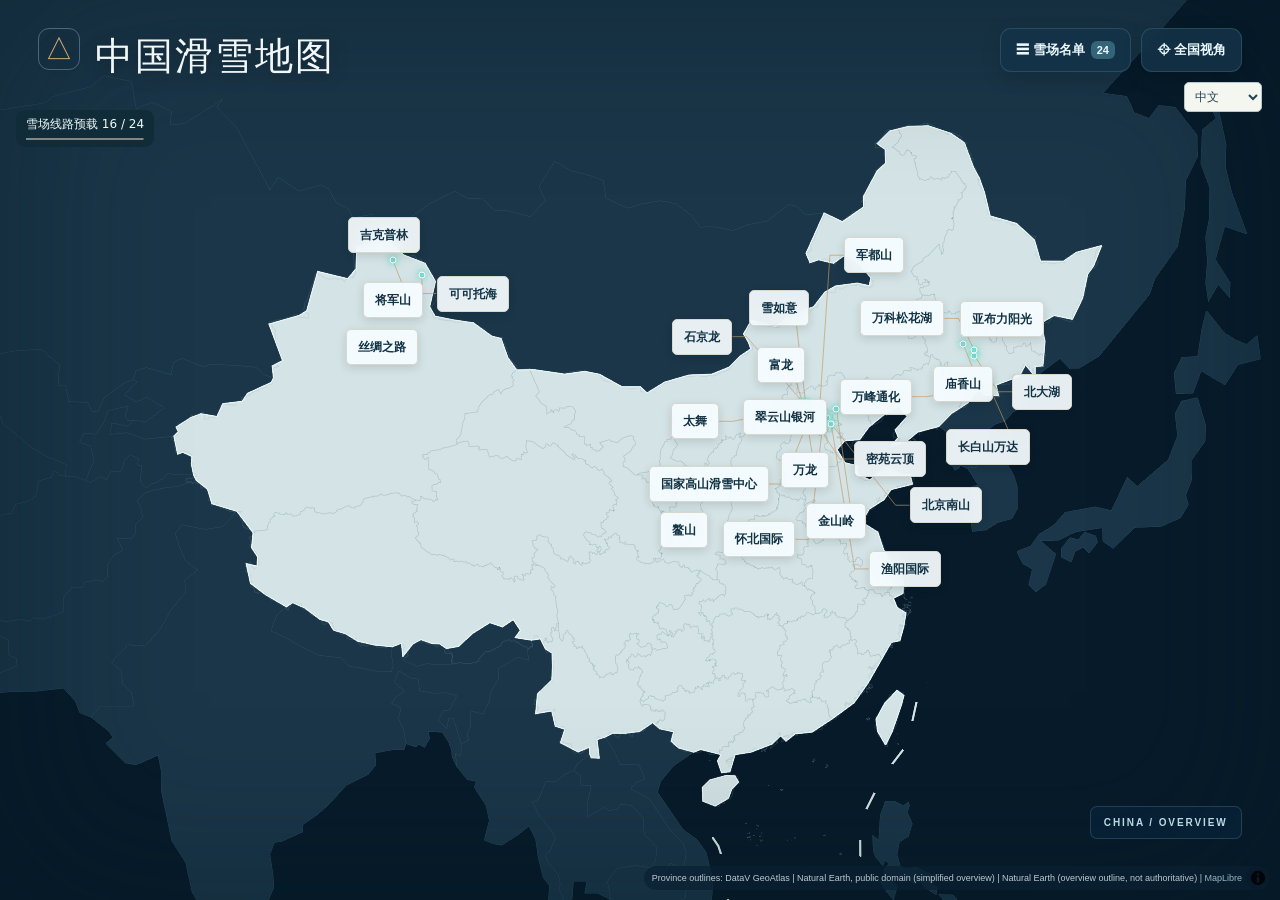
==== commit e0ad6e80: "Simplify atlas, add language switch and compact nearby panel; quarantine Silk Road outliers" ====
--- a/index.html
+++ b/index.html
@@ -1,5 +1,5 @@
 <!doctype html>
-<html lang="zh-CN"><head><meta name="description" content="探索中国24座滑雪场的三维地形、雪道与附近雪场。社区地图数据，仅供展示参考。"><meta charset="UTF-8"><meta name="viewport" content="width=device-width,initial-scale=1"/><meta name="theme-color" content="#091c2a"><title>中国滑雪地图 · Snow Atlas</title><link rel="preconnect" href="https://cdn.jsdelivr.net" crossorigin><link rel="stylesheet" href="./vendor/maplibre-gl.css"><link rel="stylesheet" href="./atlas.css?v=atlas24"></head>
+<html lang="zh-CN"><head><meta name="description" content="探索中国24座滑雪场的三维地形、雪道与附近雪场。社区地图数据，仅供展示参考。"><meta charset="UTF-8"><meta name="viewport" content="width=device-width,initial-scale=1"/><meta name="theme-color" content="#091c2a"><title>中国滑雪地图 · Snow Atlas</title><link rel="preconnect" href="https://cdn.jsdelivr.net" crossorigin><link rel="stylesheet" href="./vendor/maplibre-gl.css"><link rel="stylesheet" href="./atlas.css?v=polish25"></head>
 <body>
 <main id="atlas-map" aria-label="中国滑雪场地图"></main>
 <div class="atmosphere" aria-hidden="true"></div>
@@ -11,4 +11,4 @@
 <section class="catalog" id="catalog" aria-label="按规模排序的雪场名单" hidden><div class="catalog-top"><div><div class="catalog-eyebrow">THE RESORTS / 24</div><h2>雪场规模排序</h2><p>按OSM已测绘雪道长度，非官方排名</p></div><button id="btn-close-list" aria-label="关闭名单">×</button></div><div id="resort-list" class="resort-list"></div><div class="catalog-foot">点击雪场名称先定位，也可以直接点地图上的雪场名称进入3D场景。</div></section>
 <div id="resort-overlay" class="resort-overlay" hidden role="dialog" aria-label="滑雪场三维地形界面" aria-modal="true"><iframe id="scene-frame" title="滑雪场三维地形"></iframe><button id="btn-back" class="btn-back">← 返回中国地图</button></div>
 <footer class="atlas-foot"><span>MAP FRAMEWORK · v0.8</span><span>点位参考 OpenSkiData / OpenSkiMap、Skimap.org；线路 © OSM 贡献者，未作官方测绘核验 · 底图边界仅供设计预览</span></footer>
-<script src="./vendor/maplibre-gl.js"></script><script src="./data/resorts.js?v=atlas24"></script><script src="./atlas.js?v=atlas24" defer></script></body></html>+<script src="./vendor/maplibre-gl.js"></script><script src="./data/resorts.js?v=polish25"></script><script src="./atlas.js?v=polish25" defer></script><script src="./i18n.js?v=polish25"></script></body></html>
--- a/atlas.css
+++ b/atlas.css
@@ -12,3 +12,5 @@
 .resort-elbow{position:absolute;inset:0;width:100%;height:100%;overflow:visible;pointer-events:none}.resort-elbow path{fill:none;stroke:#72b9bd;stroke-width:1;stroke-opacity:.65}
 
 #warmup{position:absolute;z-index:4;top:110px;left:16px;pointer-events:none;background:#112c39e8;color:#eef9f6;border-radius:9px;padding:6px 10px;font:12px system-ui}#warmup[hidden]{display:none}#warm-bar{display:block;width:100%;height:4px;margin-top:4px;accent-color:#52c2a9}@media(max-width:600px){#warmup{top:auto;bottom:30px;left:10px}}
+
+.resort-label:before,.resort-label:after{display:none!important}.brand-kicker,.brand-sub,.atlas-foot,.map-help,.catalog-eyebrow,.catalog-foot,#atlas-message{display:none}.resort-label{border-radius:5px!important;box-shadow:0 3px 10px #03172122!important;border-color:#d7d7cd!important}.resort-elbow path{stroke:#c49a68}.brand-mark{color:#d7ac76}.atlas-header h1{font-weight:500;letter-spacing:2px}.row-km.has-gis:after{display:none}
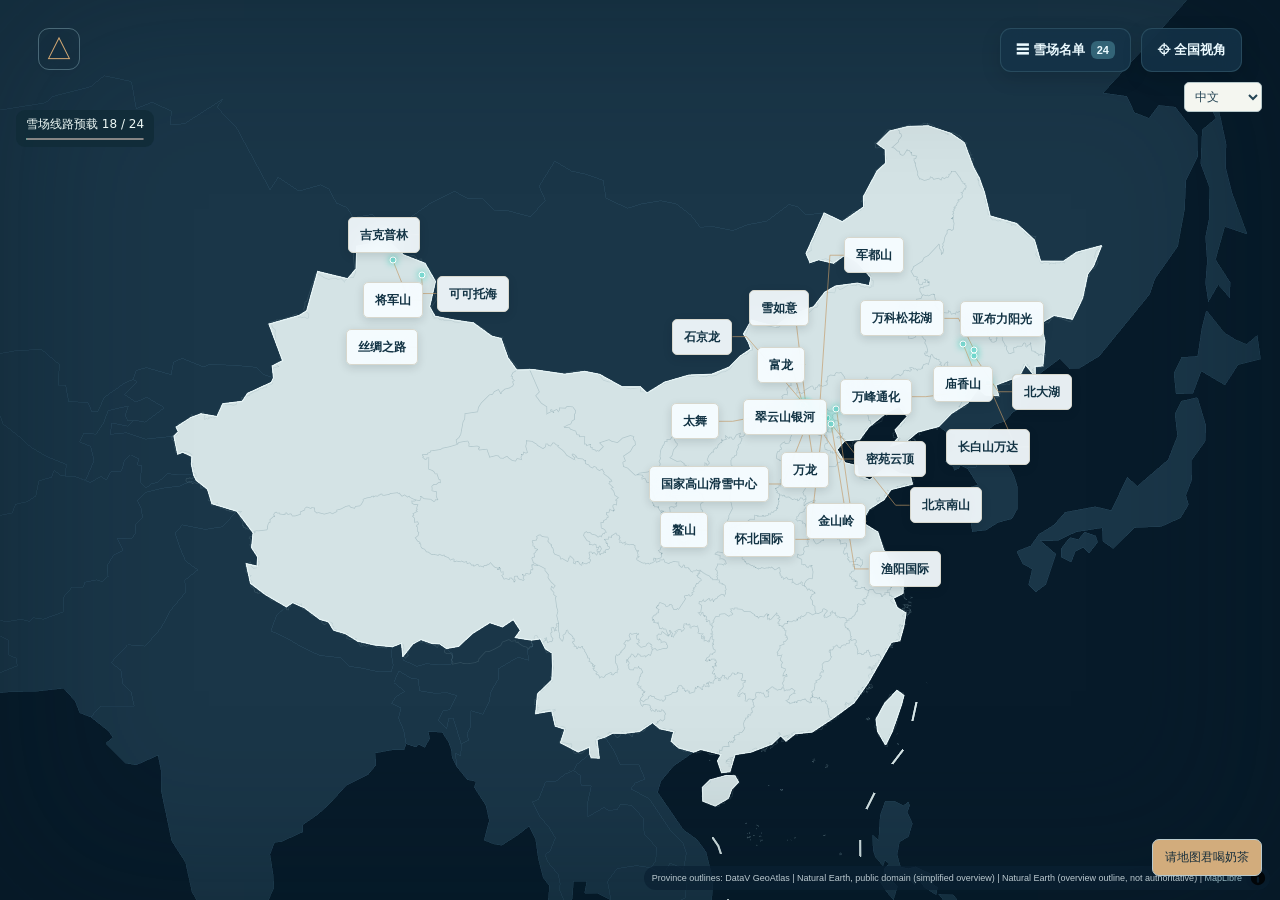
==== commit 5b80c555: "Add tea QR dialog, camera sharing and trail difficulty filters" ====
--- a/index.html
+++ b/index.html
@@ -1,5 +1,5 @@
 <!doctype html>
-<html lang="zh-CN"><head><meta name="description" content="探索中国24座滑雪场的三维地形、雪道与附近雪场。社区地图数据，仅供展示参考。"><meta charset="UTF-8"><meta name="viewport" content="width=device-width,initial-scale=1"/><meta name="theme-color" content="#091c2a"><title>中国滑雪地图 · Snow Atlas</title><link rel="preconnect" href="https://cdn.jsdelivr.net" crossorigin><link rel="stylesheet" href="./vendor/maplibre-gl.css"><link rel="stylesheet" href="./atlas.css?v=polish25"></head>
+<html lang="zh-CN"><head><meta name="description" content="探索中国24座滑雪场的三维地形、雪道与附近雪场。社区地图数据，仅供展示参考。"><meta charset="UTF-8"><meta name="viewport" content="width=device-width,initial-scale=1"/><meta name="theme-color" content="#091c2a"><title>中国滑雪地图 · Snow Atlas</title><link rel="preconnect" href="https://cdn.jsdelivr.net" crossorigin><link rel="stylesheet" href="./vendor/maplibre-gl.css"><link rel="stylesheet" href="./atlas.css?v=features27"></head>
 <body>
 <main id="atlas-map" aria-label="中国滑雪场地图"></main>
 <div class="atmosphere" aria-hidden="true"></div>
@@ -11,4 +11,4 @@
 <section class="catalog" id="catalog" aria-label="按规模排序的雪场名单" hidden><div class="catalog-top"><div><div class="catalog-eyebrow">THE RESORTS / 24</div><h2>雪场规模排序</h2><p>按OSM已测绘雪道长度，非官方排名</p></div><button id="btn-close-list" aria-label="关闭名单">×</button></div><div id="resort-list" class="resort-list"></div><div class="catalog-foot">点击雪场名称先定位，也可以直接点地图上的雪场名称进入3D场景。</div></section>
 <div id="resort-overlay" class="resort-overlay" hidden role="dialog" aria-label="滑雪场三维地形界面" aria-modal="true"><iframe id="scene-frame" title="滑雪场三维地形"></iframe><button id="btn-back" class="btn-back">← 返回中国地图</button></div>
 <footer class="atlas-foot"><span>MAP FRAMEWORK · v0.8</span><span>点位参考 OpenSkiData / OpenSkiMap、Skimap.org；线路 © OSM 贡献者，未作官方测绘核验 · 底图边界仅供设计预览</span></footer>
-<script src="./vendor/maplibre-gl.js"></script><script src="./data/resorts.js?v=polish25"></script><script src="./atlas.js?v=polish25" defer></script><script src="./i18n.js?v=polish25"></script></body></html>+<script src="./vendor/maplibre-gl.js"></script><script src="./data/resorts.js?v=features27"></script><script src="./atlas.js?v=features27" defer></script><script src="./i18n.js?v=features27"></script><script src="./extras.js?v=features27"></script></body></html>
--- a/atlas.css
+++ b/atlas.css
@@ -14,3 +14,7 @@
 #warmup{position:absolute;z-index:4;top:110px;left:16px;pointer-events:none;background:#112c39e8;color:#eef9f6;border-radius:9px;padding:6px 10px;font:12px system-ui}#warmup[hidden]{display:none}#warm-bar{display:block;width:100%;height:4px;margin-top:4px;accent-color:#52c2a9}@media(max-width:600px){#warmup{top:auto;bottom:30px;left:10px}}
 
 .resort-label:before,.resort-label:after{display:none!important}.brand-kicker,.brand-sub,.atlas-foot,.map-help,.catalog-eyebrow,.catalog-foot,#atlas-message{display:none}.resort-label{border-radius:5px!important;box-shadow:0 3px 10px #03172122!important;border-color:#d7d7cd!important}.resort-elbow path{stroke:#c49a68}.brand-mark{color:#d7ac76}.atlas-header h1{font-weight:500;letter-spacing:2px}.row-km.has-gis:after{display:none}
+
+.atlas-brand>div:not(.brand-mark),.scale-chip{display:none!important}@media(max-width:850px){.atlas-brand .brand-mark{display:grid}}
+
+
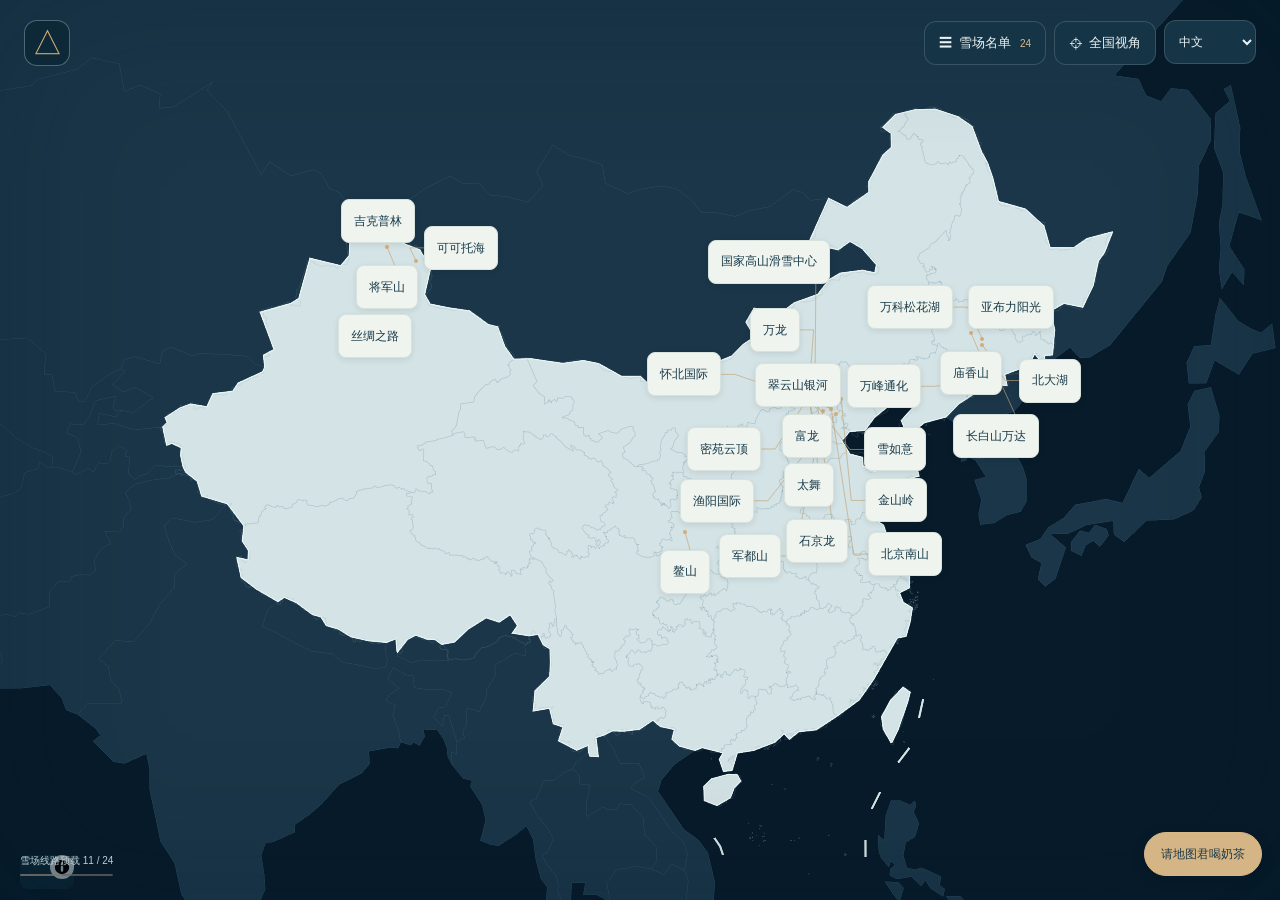
==== commit bb426680: "Refine mobile atlas navigation, compact scene dock and touch gestures" ====
--- a/index.html
+++ b/index.html
@@ -1,14 +1,14 @@
 <!doctype html>
-<html lang="zh-CN"><head><meta name="description" content="探索中国24座滑雪场的三维地形、雪道与附近雪场。社区地图数据，仅供展示参考。"><meta charset="UTF-8"><meta name="viewport" content="width=device-width,initial-scale=1"/><meta name="theme-color" content="#091c2a"><title>中国滑雪地图 · Snow Atlas</title><link rel="preconnect" href="https://cdn.jsdelivr.net" crossorigin><link rel="stylesheet" href="./vendor/maplibre-gl.css"><link rel="stylesheet" href="./atlas.css?v=features27"></head>
+<html lang="zh-CN"><head><meta name="description" content="探索中国24座滑雪场的三维地形、雪道与附近雪场。社区地图数据，仅供展示参考。"><meta charset="UTF-8"><meta name="viewport" content="width=device-width,initial-scale=1,viewport-fit=cover"/><meta name="theme-color" content="#091c2a"><title>中国滑雪地图 · Snow Atlas</title><link rel="preconnect" href="https://cdn.jsdelivr.net" crossorigin><link rel="stylesheet" href="./vendor/maplibre-gl.css"><link rel="stylesheet" href="./common-ui.css?v=mobile28"><link rel="stylesheet" href="./atlas.css?v=mobile28"></head>
 <body>
 <main id="atlas-map" aria-label="中国滑雪场地图"></main>
 <div class="atmosphere" aria-hidden="true"></div>
-<header class="atlas-header"><div class="atlas-brand"><div class="brand-mark">△</div><div><div class="brand-kicker">SNOW ATLAS <span> / CHINA</span></div><h1>中国滑雪地图</h1><div class="brand-sub">24座主要户外滑雪场 · 三维地形图集</div></div></div><div class="header-controls"><button type="button" id="btn-list" aria-expanded="false">☰ <span>雪场名单</span><span class="mini-count">24</span></button><button type="button" id="btn-home" title="返回中国全览">⌖ <span>全国视角</span></button></div></header>
+<header class="atlas-header"><div class="atlas-brand"><div class="brand-mark">△</div><div><div class="brand-kicker">SNOW ATLAS <span> / CHINA</span></div><h1>中国滑雪地图</h1><div class="brand-sub">24座主要户外滑雪场 · 三维地形图集</div></div></div><div class="header-controls"><button type="button" aria-label="雪场名单" aria-controls="catalog" id="btn-list" aria-expanded="false">☰ <span>雪场名单</span><span class="mini-count">24</span></button><button type="button" id="btn-home" aria-label="全国视角" title="返回中国全览">⌖ <span>全国视角</span></button></div></header>
 <div id="atlas-message" role="status" aria-live="polite">24家滑雪场 · 公开线路数据持续核查 · 名称全部显示</div>
 <div id="warmup" hidden><span id="warm-text"></span><progress id="warm-bar" value="0" max="24" aria-label="雪场线路预载进度"></progress></div>
 <div class="map-help" id="map-help">滚轮放大 / 缩小 <span>·</span> 左键拖动 <span>·</span> 点击名称打开雪场 <span>·</span> 点击名称进入三维雪场</div>
 <div class="scale-chip" id="zoom-chip">CHINA / OVERVIEW</div>
-<section class="catalog" id="catalog" aria-label="按规模排序的雪场名单" hidden><div class="catalog-top"><div><div class="catalog-eyebrow">THE RESORTS / 24</div><h2>雪场规模排序</h2><p>按OSM已测绘雪道长度，非官方排名</p></div><button id="btn-close-list" aria-label="关闭名单">×</button></div><div id="resort-list" class="resort-list"></div><div class="catalog-foot">点击雪场名称先定位，也可以直接点地图上的雪场名称进入3D场景。</div></section>
-<div id="resort-overlay" class="resort-overlay" hidden role="dialog" aria-label="滑雪场三维地形界面" aria-modal="true"><iframe id="scene-frame" title="滑雪场三维地形"></iframe><button id="btn-back" class="btn-back">← 返回中国地图</button></div>
+<div id="catalog-backdrop" class="catalog-backdrop" hidden></div><section class="catalog" id="catalog" aria-label="按规模排序的雪场名单" hidden><div class="catalog-top"><div><div class="catalog-eyebrow">THE RESORTS / 24</div><h2>雪场名单</h2><p>按OSM已测绘雪道长度，非官方排名</p></div><button id="btn-close-list" aria-label="关闭名单">×</button></div><div class="catalog-search"><input id="resort-search" type="search" placeholder="搜索雪场" aria-label="搜索雪场" autocomplete="off" autocapitalize="off" spellcheck="false"></div><div id="catalog-empty" class="catalog-empty" hidden>没有匹配的雪场</div><div id="resort-list" class="resort-list"></div><div class="catalog-foot">点击雪场名称先定位，也可以直接点地图上的雪场名称进入3D场景。</div></section>
+<div id="resort-overlay" class="resort-overlay" hidden role="dialog" aria-label="滑雪场三维地形界面" aria-modal="true"><iframe allow="clipboard-write; web-share" id="scene-frame" title="滑雪场三维地形"></iframe><button id="btn-back" class="btn-back" aria-label="返回中国地图">←</button></div>
 <footer class="atlas-foot"><span>MAP FRAMEWORK · v0.8</span><span>点位参考 OpenSkiData / OpenSkiMap、Skimap.org；线路 © OSM 贡献者，未作官方测绘核验 · 底图边界仅供设计预览</span></footer>
-<script src="./vendor/maplibre-gl.js"></script><script src="./data/resorts.js?v=features27"></script><script src="./atlas.js?v=features27" defer></script><script src="./i18n.js?v=features27"></script><script src="./extras.js?v=features27"></script></body></html>+<script src="./vendor/maplibre-gl.js"></script><script src="./data/resorts.js?v=mobile28"></script><script src="./atlas.js?v=mobile28" defer></script><script src="./i18n.js?v=mobile28"></script><script src="./extras.js?v=mobile28"></script></body></html>
--- a/common-ui.css
+++ b/common-ui.css
@@ -0,0 +1,16 @@
+:root{--ink:#193c4c;--paper:#fafbf7;--warm:#cda16c;--safe-top:env(safe-area-inset-top,0px);--safe-bottom:env(safe-area-inset-bottom,0px)}
+button,select,input,a{-webkit-tap-highlight-color:transparent}button,select{touch-action:manipulation}button:focus-visible,select:focus-visible,input:focus-visible,a:focus-visible{outline:2px solid #ae7538;outline-offset:3px}
+.extra-button,.extra-select{min-height:44px;border:1px solid #cbd5d5;background:#fafbf7;color:#294653;border-radius:12px;padding:10px 14px;font:500 13px/1.2 system-ui;-webkit-appearance:none;appearance:none;cursor:pointer}
+.extra-select{background-image:url("data:image/svg+xml,%3Csvg xmlns='http://www.w3.org/2000/svg' width='16' height='16' fill='none' stroke='%23294653' stroke-width='1.5'%3E%3Cpath d='m4 6 4 4 4-4'/%3E%3C/svg%3E");background-position:right 9px center;background-repeat:no-repeat;padding-right:30px}
+#tea-button{position:fixed;right:max(18px,env(safe-area-inset-right));bottom:calc(24px + var(--safe-bottom));z-index:10;border:1px solid #d9b782;background:#d5b586;color:#203b47;box-shadow:0 3px 14px #04121d22;font-size:12px;border-radius:24px;padding:10px 16px}
+#tea-dialog{box-sizing:border-box;border:1px solid #d8dfda;border-radius:22px;padding:22px;width:min(360px,calc(100vw - 32px));max-height:calc(100dvh - 32px);color:#294653;background:#fffdf8;overflow:auto;overscroll-behavior:contain;box-shadow:0 24px 90px #06172566}
+#tea-dialog::backdrop{background:#0a202ab8}
+#tea-dialog strong{font-size:17px;font-weight:600;display:block;margin-right:25px}
+#tea-dialog img{display:block;max-height:52dvh;width:100%;object-fit:contain;margin:18px 0;background:#fff;border-radius:10px}
+#tea-dialog .tea-actions{display:flex;gap:8px}#tea-dialog .tea-actions button:first-child{flex:1;background:#244b5a;color:white;border-color:#244b5a}#tea-dialog p:empty{display:none}
+.share-status{position:fixed;left:50%;bottom:calc(150px + var(--safe-bottom));transform:translateX(-50%);max-width:calc(100vw - 32px);background:#213e4ef5;color:#fff;padding:12px 16px;border:0;border-radius:12px;z-index:95;font:13px system-ui;box-shadow:0 5px 25px #102c3b26}
+input.share-status{width:calc(100vw - 32px);font-size:16px}
+@media(hover:hover){.extra-button:hover{filter:brightness(.97)}}
+@media(max-width:600px){#tea-button{right:12px;bottom:calc(20px + var(--safe-bottom));font-size:12px;min-height:44px}#tea-dialog{padding:18px} }
+@media(prefers-reduced-motion:reduce){*,*::before,*::after{scroll-behavior:auto!important;animation-duration:.01ms!important;transition-duration:.01ms!important}}
+
--- a/atlas.css
+++ b/atlas.css
@@ -1,20 +1,50 @@
-:root{color-scheme:dark;font-family:Inter,-apple-system,BlinkMacSystemFont,"Microsoft YaHei","PingFang SC",sans-serif;color:#f1f7f8;background:#081927}*{box-sizing:border-box}html,body{height:100%;margin:0;overflow:hidden}button{font:inherit;cursor:pointer}button:focus-visible,.pin:focus-visible,.catalog-row:focus-visible{outline:2px solid #71d8df;outline-offset:3px}#atlas-map{position:fixed;inset:0;background:#091d2c}.atmosphere{pointer-events:none;position:fixed;inset:0;box-shadow:inset 0 0 160px 18px rgba(5,24,35,.35);z-index:1}.atlas-header{position:fixed;top:0;left:0;right:0;z-index:9;padding:28px clamp(24px,3vw,54px);display:flex;justify-content:space-between;align-items:start;pointer-events:none}.atlas-brand,.header-controls{pointer-events:auto}.atlas-brand{display:flex;align-items:start;gap:15px;text-shadow:0 3px 18px rgba(0,0,0,.3)}.brand-mark{width:42px;height:42px;display:grid;place-items:center;border:1px solid #7799a68c;border-radius:11px;color:#bde1e4;font-size:28px}.brand-kicker{font-size:10px;letter-spacing:.26em;font-weight:850;color:#b2e0e4}.brand-kicker span{color:#8aa8b7}.atlas-brand h1{font-size:clamp(29px,3vw,48px);font-weight:780;letter-spacing:-.05em;line-height:1.1;margin:7px 0 7px}.brand-sub{font-size:12px;color:#afc8d2;letter-spacing:.09em}.header-controls{display:flex;gap:10px}.header-controls button{border-radius:11px;padding:12px 15px;white-space:nowrap;background:#153348d9;border:1px solid #3a61738c;color:#ebfaff;font-weight:700;font-size:13px;box-shadow:0 6px 20px #0002;backdrop-filter:blur(12px)}.header-controls button:hover{background:#24536a}.mini-count{background:#336477;padding:3px 6px;font-size:11px;border-radius:6px;margin-left:6px}.map-help{position:fixed;bottom:61px;left:clamp(24px,3vw,54px);z-index:6;color:#e3f3f9;font-size:12px;letter-spacing:.02em;text-shadow:0 2px 9px #071c2a}.map-help span{padding:0 10px;color:#649daf}.scale-chip{position:fixed;bottom:61px;right:clamp(24px,3vw,54px);z-index:6;font-size:10px;font-weight:850;color:#b9dae3;letter-spacing:.19em;background:#09243ab0;padding:10px 13px;border:1px solid #436b7d6e;border-radius:7px}.atlas-foot{position:fixed;bottom:0;left:0;right:0;z-index:6;padding:10px clamp(24px,3vw,54px) 15px;display:flex;justify-content:space-between;gap:16px;font-size:9px;color:#96b2bd;letter-spacing:.06em;pointer-events:none}#atlas-message{position:fixed;top:132px;left:clamp(24px,3vw,54px);z-index:6;font-size:11px;color:#bfd5de;max-width:360px;line-height:1.6}.pin{border:0;box-shadow:0 2px 14px rgba(0,0,0,.25);display:flex;align-items:center;justify-content:center;user-select:none;white-space:nowrap;transition:background .17s,border-color .17s;color:#fff}.pin-dot{width:14px;height:14px;padding:0;border-radius:50%;background:#64c4bd;border:3px solid #eafff8;box-shadow:0 0 0 5px #66ccc32c,0 3px 13px #0005}.pin-cluster{border-radius:50%;min-width:36px;height:36px;background:#173f53;color:#f9fcfc;border:1px solid #8ec9d2;font-size:13px;font-weight:850;padding:0 9px}.pin-name{border-radius:9px;background:#f6fcffef;color:#123344;border:1px solid #d6e9ee;padding:8px 12px;font-size:12px;font-weight:800;box-shadow:0 6px 20px #091c2a3b;backdrop-filter:blur(10px)}.pin-name:before{content:'';width:7px;height:7px;border-radius:50%;background:#35a897;display:inline-block;margin-right:8px}.pin:hover{filter:brightness(1.08);transform:translateY(-1px)}.pin-name.is-wanda:before{background:#d89c60}.catalog{position:fixed;top:103px;right:clamp(24px,3vw,54px);z-index:20;width:min(390px,calc(100vw - 28px));max-height:calc(100vh - 150px);background:#f7fbfdeb;color:#143242;border:1px solid #d2e2e8;border-radius:17px;box-shadow:0 28px 70px #06182488;display:flex;flex-direction:column;overflow:hidden;backdrop-filter:blur(20px)}.catalog[hidden]{display:none}.catalog-top{padding:21px 22px 12px;display:flex;justify-content:space-between;align-items:start}.catalog-top h2{font-size:24px;letter-spacing:-.04em;margin:6px 0}.catalog-top p{font-size:11px;color:#6b8491;margin:5px 0}.catalog-eyebrow{font-size:10px;letter-spacing:.2em;font-weight:800;color:#61869a}.catalog-top button{border:0;background:transparent;font-size:25px;color:#617887}.resort-list{overflow:auto;padding:0 10px 8px}.catalog-row{display:flex;width:100%;gap:12px;text-align:left;align-items:center;justify-content:space-between;background:transparent;border:0;border-bottom:1px solid #dce8ec;padding:12px 13px;color:#26485b}.catalog-row:hover{background:#e9f3f7}.rank-no{width:26px;flex:none;color:#83a0ae;font-weight:700;font-size:13px}.row-main{flex:1;min-width:0}.row-name{font-size:14px;font-weight:800}.row-region{font-size:10px;margin-top:3px;color:#8198a5}.row-km{white-space:nowrap;font-size:12px;font-weight:800;color:#3c7a8a}.catalog-foot{font-size:10px;color:#77929f;padding:15px 22px 18px;border-top:1px solid #e2ecef}.resort-overlay{position:fixed;inset:0;background:#e6f0f4;z-index:60;animation:sceneOpen .35s cubic-bezier(.2,.8,.2,1)}.resort-overlay[hidden]{display:none}.resort-overlay iframe{display:block;border:0;width:100%;height:100%}.btn-back{position:absolute;z-index:80;top:24px;left:32px;border:1px solid #b7cdd6;border-radius:11px;padding:11px 17px;background:#fffefef5;color:#254957;font-size:13px;font-weight:780;box-shadow:0 5px 18px #16354720}.btn-back:hover{background:#f1fbfc}@keyframes sceneOpen{from{opacity:0;transform:translateY(10px)}to{opacity:1;transform:translateY(0)}}.maplibregl-ctrl-attrib{background:#0d2337b8!important;color:#e1eff4!important;font-size:9px!important}.maplibregl-ctrl-attrib a{color:#c0e7f2!important}.maplibregl-ctrl-bottom-right{z-index:7!important}@media(max-width:850px){.atlas-header{padding:20px}.brand-mark{display:none}.atlas-brand h1{font-size:27px}.brand-sub{font-size:10px}.header-controls button{padding:10px}.header-controls button span:not(.mini-count){display:none}.map-help{bottom:72px;left:20px;max-width:280px;line-height:1.65}.map-help span{padding:0 4px}.scale-chip{bottom:100px;right:20px}.atlas-foot{padding:9px 20px 20px;display:block;font-size:8px}.catalog{top:80px;right:14px}.btn-back{left:16px;top:18px}#atlas-message{top:113px;left:20px}}
-/* v0.7: all 20 names always visible; pixel-staggered with precise geographic anchor */
+:root{color-scheme:dark;font-family:-apple-system,BlinkMacSystemFont,"Segoe UI","Microsoft YaHei","PingFang SC",sans-serif;color:#edf4f5;background:#0b2432;font-synthesis:none}
+*{box-sizing:border-box}html,body{height:100%;height:100dvh;margin:0;overflow:hidden;overscroll-behavior:none}button,input,select{font:inherit}button{cursor:pointer}button:focus-visible{outline:2px solid #d9b17d;outline-offset:3px}
+#atlas-map{position:fixed;inset:0;background:#0b2432}#atlas-map canvas{touch-action:none}
+.atmosphere{pointer-events:none;position:fixed;inset:0;box-shadow:inset 0 0 150px 10px #061b2b3b;z-index:1}
+.atlas-header{position:fixed;top:calc(20px + env(safe-area-inset-top));left:max(24px,env(safe-area-inset-left));right:max(24px,env(safe-area-inset-right));display:flex;justify-content:space-between;align-items:center;z-index:9;pointer-events:none}
+.atlas-brand,.header-controls{pointer-events:auto}.atlas-brand>div:not(.brand-mark){display:none}
+.brand-mark{width:46px;height:46px;display:grid;place-items:center;border:1px solid #b2c6cb66;border-radius:13px;color:#d5ad79;font-size:31px;font-weight:300;background:#0d2938}
+.header-controls{display:flex;gap:8px;margin-right:100px!important}
+.header-controls button{min-height:44px;padding:0 14px;border:1px solid #829da44d;border-radius:12px;background:#153546;color:#edf4f5;font-size:13px;display:flex;gap:7px;align-items:center;justify-content:center}
+.mini-count{font-size:10px;color:#d8bc93;border-radius:6px;margin-left:2px}
+#language-select{top:calc(20px + env(safe-area-inset-top))!important;right:max(24px,env(safe-area-inset-right))!important;width:92px;min-height:44px;border:1px solid #829da44d!important;border-radius:12px!important;background:#153546!important;color:#edf4f5!important;padding:0 10px!important;font:12px system-ui!important;color-scheme:dark}
 .resort-label-layer{position:absolute;inset:0;pointer-events:none;z-index:4;overflow:hidden}
-.resort-label{position:absolute;transform:translate(-50%,-50%);pointer-events:auto;z-index:2;min-height:34px;padding:7px 11px;font-size:12px;letter-spacing:0;transition:none}
-.resort-label:hover{filter:brightness(1.06)}
-.resort-anchor{position:absolute;transform:translate(-50%,-50%);width:7px;height:7px;border-radius:50%;background:#7ad8d0;border:1px solid white;box-shadow:0 0 7px #3fd1ba}
-.resort-leader{position:absolute;transform-origin:0 50%;border-top:1px solid rgba(159,210,216,.8);height:0;pointer-events:none}
-
-.row-km.has-gis:after{content:" · GIS";font-size:10px;color:#147e72;font-weight:700}
-
-.resort-label:hover,.resort-label:active{transform:translate(-50%,-50%)}
-.resort-elbow{position:absolute;inset:0;width:100%;height:100%;overflow:visible;pointer-events:none}.resort-elbow path{fill:none;stroke:#72b9bd;stroke-width:1;stroke-opacity:.65}
-
-#warmup{position:absolute;z-index:4;top:110px;left:16px;pointer-events:none;background:#112c39e8;color:#eef9f6;border-radius:9px;padding:6px 10px;font:12px system-ui}#warmup[hidden]{display:none}#warm-bar{display:block;width:100%;height:4px;margin-top:4px;accent-color:#52c2a9}@media(max-width:600px){#warmup{top:auto;bottom:30px;left:10px}}
-
-.resort-label:before,.resort-label:after{display:none!important}.brand-kicker,.brand-sub,.atlas-foot,.map-help,.catalog-eyebrow,.catalog-foot,#atlas-message{display:none}.resort-label{border-radius:5px!important;box-shadow:0 3px 10px #03172122!important;border-color:#d7d7cd!important}.resort-elbow path{stroke:#c49a68}.brand-mark{color:#d7ac76}.atlas-header h1{font-weight:500;letter-spacing:2px}.row-km.has-gis:after{display:none}
-
-.atlas-brand>div:not(.brand-mark),.scale-chip{display:none!important}@media(max-width:850px){.atlas-brand .brand-mark{display:grid}}
+.resort-label{position:absolute;transform:translate(-50%,-50%);pointer-events:auto;z-index:2;display:flex;align-items:center;justify-content:center;min-height:44px;max-width:220px;white-space:nowrap;padding:0 12px;border-radius:8px;background:#f0f4ef;color:#173a49;border:1px solid #d8e2dc;font-size:12px;font-weight:600;line-height:1.2;box-shadow:0 2px 6px #071c2a18;transition:background .15s;user-select:none;-webkit-user-select:none}
+.resort-label:before,.resort-label:after{display:none}.resort-label:active{background:#e9d6b6}.resort-anchor{position:absolute;width:4px;height:4px;border-radius:50%;background:#d5ac77;transform:translate(-50%,-50%);pointer-events:none}
+.resort-elbow{position:absolute;inset:0;width:100%;height:100%;pointer-events:none;overflow:visible}.resort-elbow path{fill:none;stroke:#c3a577;stroke-width:1;stroke-opacity:.65}
+.catalog-backdrop{position:fixed;inset:0;z-index:18;background:#05172166;touch-action:none}.catalog-backdrop[hidden]{display:none}
+.catalog{position:fixed;top:calc(80px + env(safe-area-inset-top));right:max(24px,env(safe-area-inset-right));z-index:20;width:370px;max-height:calc(100dvh - 110px - env(safe-area-inset-top));display:flex;flex-direction:column;overflow:hidden;background:#f5f7f3;color:#173947;border:1px solid #d5dfd8;border-radius:20px;box-shadow:0 20px 80px #06182466}
+.catalog[hidden]{display:none}.catalog-top{padding:17px 18px 8px;display:flex;justify-content:space-between;align-items:center}.catalog-top h2{font-size:18px;font-weight:600;margin:0}.catalog-top button{min-width:44px;min-height:44px;border:0;background:transparent;color:#536b75;font-size:25px}
+.catalog-eyebrow,.catalog-top p,.catalog-foot,.brand-kicker,.brand-sub,.map-help,.scale-chip,.atlas-foot,#atlas-message{display:none}
+.catalog-search{margin:0 18px 10px;position:relative}.catalog-search input{width:100%;border:1px solid #d5dfda;border-radius:12px;color:#193c4c;background:#e9eeea;min-height:44px;padding:10px 12px;font-size:16px;outline-offset:2px}
+.resort-list{overflow:auto;overscroll-behavior:contain;-webkit-overflow-scrolling:touch;padding:0 8px 12px;scrollbar-width:thin}
+.catalog-row{width:100%;min-height:62px;display:flex;align-items:center;gap:12px;padding:12px;border:0;border-bottom:1px solid #dce4de;background:transparent;text-align:left;color:#264957}.catalog-row[hidden]{display:none}
+.rank-no{font-size:11px;color:#8d9e9f;min-width:20px;font-variant-numeric:tabular-nums}.row-main{flex:1;min-width:0}.row-name{font-size:14px;font-weight:550}.row-region{font-size:11px;color:#6d838b;margin-top:5px}.row-km{font-size:11px;font-weight:500;color:#7b6b50;white-space:nowrap}.row-km.has-gis:after{display:none}.catalog-empty{padding:24px;color:#6d838b;font-size:13px;text-align:center}.catalog-empty[hidden]{display:none}
+.resort-overlay{position:fixed;inset:0;background:#e6f0f4;z-index:60}.resort-overlay[hidden]{display:none}.resort-overlay iframe{display:block;border:0;width:100%;height:100%;color-scheme:light}
+.btn-back{position:absolute;z-index:80;top:calc(12px + env(safe-area-inset-top));left:max(12px,env(safe-area-inset-left));min-width:44px;min-height:44px;border:1px solid #b7cdd680;border-radius:14px;background:#fafcf8f2;color:#294d5c;font:24px system-ui;padding:0;box-shadow:0 2px 8px #16354712}
+#warmup{position:fixed;z-index:6;left:20px;bottom:calc(24px + env(safe-area-inset-bottom));max-width:160px;pointer-events:none;color:#bbced2;font-size:10px;background:transparent;border:0}
+#warmup[hidden]{display:none}#warm-bar{display:block;width:100%;height:2px;margin-top:6px;accent-color:#c8a574}
+.maplibregl-ctrl-attrib{background:#0c2635e8!important;color:#cedbdf!important;font-size:9px!important;border-radius:8px!important}.maplibregl-ctrl-attrib a{color:inherit!important}.maplibregl-ctrl-bottom-right{bottom:calc(1px + env(safe-area-inset-bottom));right:max(2px,env(safe-area-inset-right));z-index:7!important}
+@media(hover:hover){.resort-label:hover{background:#fffaf0}.catalog-row:hover{background:#e9eee6}.header-controls button:hover{background:#214859}}
+@media(max-width:600px){
+ .atlas-header{top:calc(12px + env(safe-area-inset-top));left:12px;right:12px}.brand-mark{width:44px;height:44px;border-radius:13px;font-size:29px}
+ .header-controls{gap:6px;margin-right:84px!important}.header-controls button{padding:0 11px;font-size:12px;border-radius:12px}
+ .header-controls #btn-home{width:44px;padding:0;font-size:22px}.header-controls #btn-home span{display:none}
+ #language-select{top:calc(12px + env(safe-area-inset-top))!important;right:12px!important;width:78px;padding:0 7px!important;font-size:12px!important}
+ .resort-label{font-size:11px;padding:0 9px;border-radius:7px;max-width:174px}
+ .catalog{top:auto;bottom:0;right:0;left:0;width:100%;max-height:78dvh;border-radius:22px 22px 0 0;padding-bottom:env(safe-area-inset-bottom);border-bottom:0}
+ .catalog:before{content:'';display:block;width:30px;height:4px;background:#c5d0c8;border-radius:3px;flex:none;align-self:center;margin-top:9px}
+ .catalog-top{padding-top:5px}.catalog-top h2{font-size:17px}.catalog-row{min-height:64px}.atmosphere{box-shadow:inset 0 0 85px #061b2b33}
+ #warmup{left:14px;bottom:calc(25px + env(safe-area-inset-bottom));font-size:9px;max-width:125px}
+}
+@media(max-height:500px) and (orientation:landscape){.catalog{max-height:calc(100dvh - 80px);width:340px;left:auto;right:12px;bottom:8px;border-radius:18px}.resort-label{min-height:40px;font-size:10px}.atlas-header{top:8px}#language-select{top:8px!important}}
+@media(prefers-reduced-motion:reduce){.resort-label{transition:none}}
 
 
+.region-cluster{position:absolute;transform:translate(-50%,-50%);pointer-events:auto;min-height:46px;border:1px solid #e0ddce;border-radius:13px;background:#f5f6ef;color:#244655;padding:0 15px;white-space:nowrap;font-size:13px;font-weight:600;box-shadow:0 4px 15px #071d2b22}
+.region-cluster[hidden]{display:none}.region-cluster:active{background:#e8d8bb}
+
+.maplibregl-ctrl-bottom-right{right:auto!important;left:10px;bottom:calc(1px + env(safe-area-inset-bottom))}
+.maplibregl-ctrl-attrib.maplibregl-compact{min-width:30px;min-height:30px;max-width:calc(100vw - 24px)}.maplibregl-ctrl-attrib.maplibregl-compact:not(.maplibregl-compact-show) .maplibregl-ctrl-attrib-inner{display:none}
+.maplibregl-ctrl-attrib.maplibregl-compact-show{margin-bottom:60px}
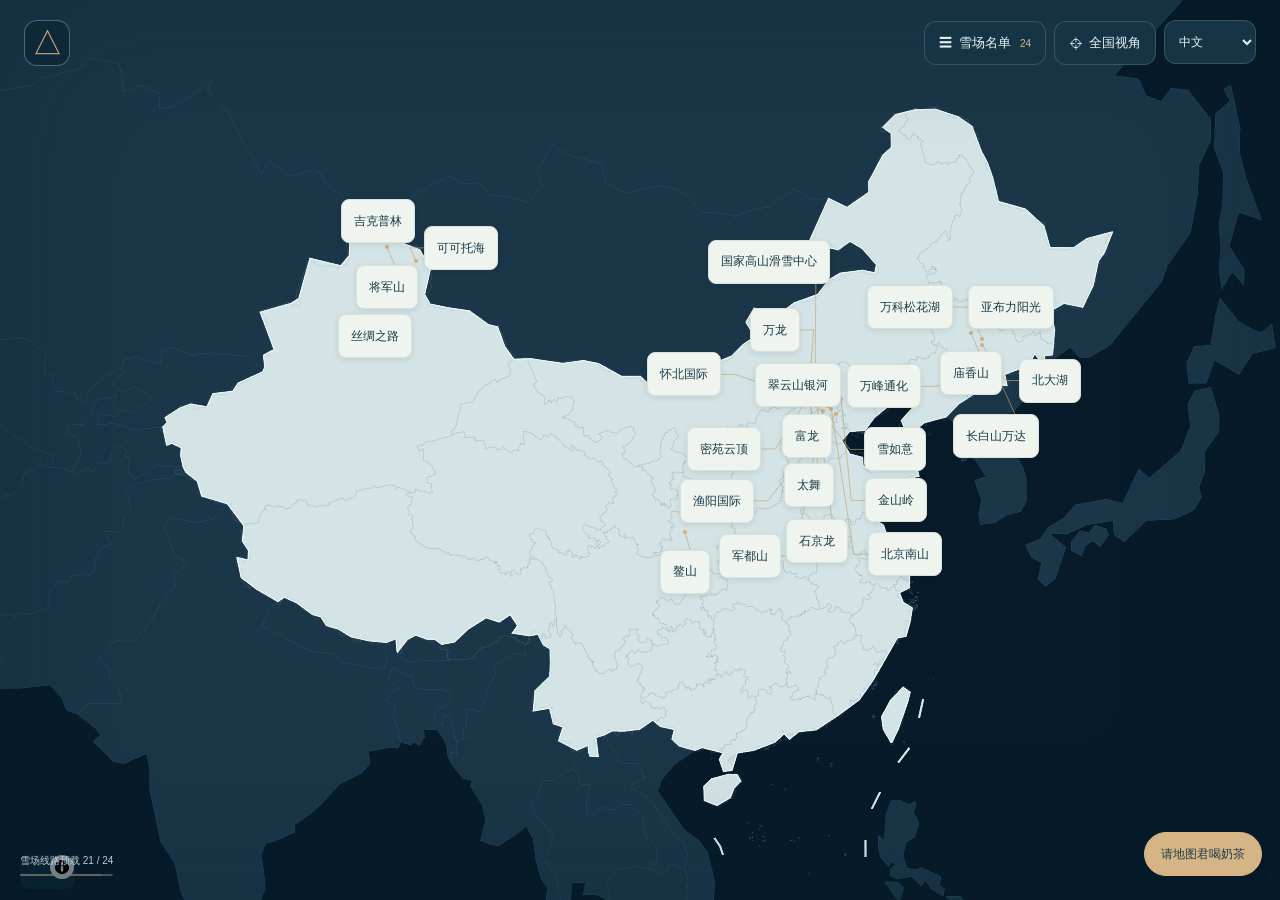
==== commit 7372df57: "Make orbit follow drag; add first-visit guide and single-row landscape dock" ====
--- a/index.html
+++ b/index.html
@@ -1,5 +1,5 @@
 <!doctype html>
-<html lang="zh-CN"><head><meta name="description" content="探索中国24座滑雪场的三维地形、雪道与附近雪场。社区地图数据，仅供展示参考。"><meta charset="UTF-8"><meta name="viewport" content="width=device-width,initial-scale=1,viewport-fit=cover"/><meta name="theme-color" content="#091c2a"><title>中国滑雪地图 · Snow Atlas</title><link rel="preconnect" href="https://cdn.jsdelivr.net" crossorigin><link rel="stylesheet" href="./vendor/maplibre-gl.css"><link rel="stylesheet" href="./common-ui.css?v=mobile28"><link rel="stylesheet" href="./atlas.css?v=mobile28"></head>
+<html lang="zh-CN"><head><meta name="description" content="探索中国24座滑雪场的三维地形、雪道与附近雪场。社区地图数据，仅供展示参考。"><meta charset="UTF-8"><meta name="viewport" content="width=device-width,initial-scale=1,viewport-fit=cover"/><meta name="theme-color" content="#091c2a"><title>中国滑雪地图 · Snow Atlas</title><link rel="preconnect" href="https://cdn.jsdelivr.net" crossorigin><link rel="stylesheet" href="./vendor/maplibre-gl.css"><link rel="stylesheet" href="./common-ui.css?v=mobile29"><link rel="stylesheet" href="./atlas.css?v=mobile29"></head>
 <body>
 <main id="atlas-map" aria-label="中国滑雪场地图"></main>
 <div class="atmosphere" aria-hidden="true"></div>
@@ -11,4 +11,4 @@
 <div id="catalog-backdrop" class="catalog-backdrop" hidden></div><section class="catalog" id="catalog" aria-label="按规模排序的雪场名单" hidden><div class="catalog-top"><div><div class="catalog-eyebrow">THE RESORTS / 24</div><h2>雪场名单</h2><p>按OSM已测绘雪道长度，非官方排名</p></div><button id="btn-close-list" aria-label="关闭名单">×</button></div><div class="catalog-search"><input id="resort-search" type="search" placeholder="搜索雪场" aria-label="搜索雪场" autocomplete="off" autocapitalize="off" spellcheck="false"></div><div id="catalog-empty" class="catalog-empty" hidden>没有匹配的雪场</div><div id="resort-list" class="resort-list"></div><div class="catalog-foot">点击雪场名称先定位，也可以直接点地图上的雪场名称进入3D场景。</div></section>
 <div id="resort-overlay" class="resort-overlay" hidden role="dialog" aria-label="滑雪场三维地形界面" aria-modal="true"><iframe allow="clipboard-write; web-share" id="scene-frame" title="滑雪场三维地形"></iframe><button id="btn-back" class="btn-back" aria-label="返回中国地图">←</button></div>
 <footer class="atlas-foot"><span>MAP FRAMEWORK · v0.8</span><span>点位参考 OpenSkiData / OpenSkiMap、Skimap.org；线路 © OSM 贡献者，未作官方测绘核验 · 底图边界仅供设计预览</span></footer>
-<script src="./vendor/maplibre-gl.js"></script><script src="./data/resorts.js?v=mobile28"></script><script src="./atlas.js?v=mobile28" defer></script><script src="./i18n.js?v=mobile28"></script><script src="./extras.js?v=mobile28"></script></body></html>+<script src="./vendor/maplibre-gl.js"></script><script src="./data/resorts.js?v=mobile29"></script><script src="./atlas.js?v=mobile29" defer></script><script src="./i18n.js?v=mobile29"></script><script src="./extras.js?v=mobile29"></script></body></html>
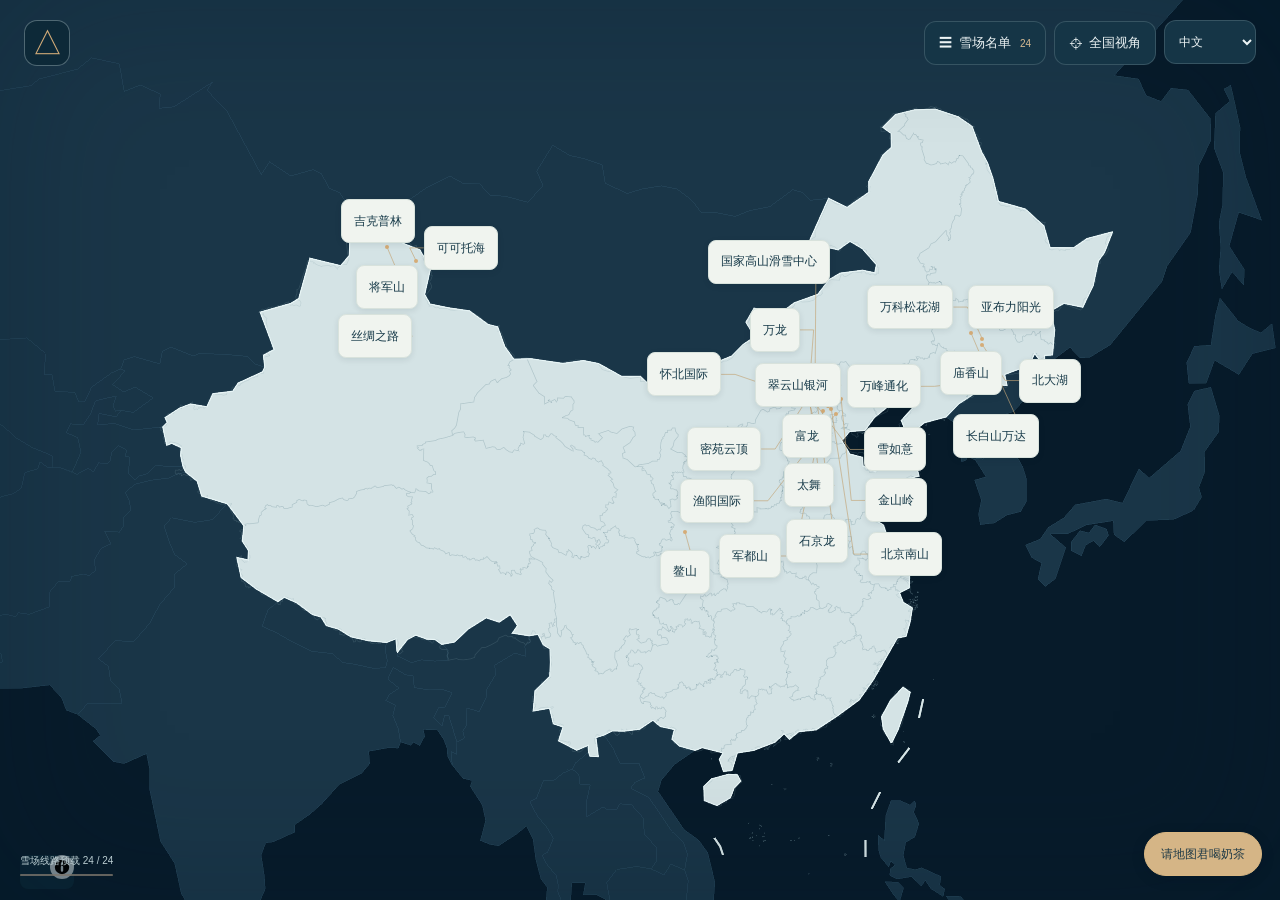
==== commit d6ccd293: "Default to overview and add landscape fullscreen with auto-hiding controls" ====
--- a/index.html
+++ b/index.html
@@ -1,5 +1,5 @@
 <!doctype html>
-<html lang="zh-CN"><head><meta name="description" content="探索中国24座滑雪场的三维地形、雪道与附近雪场。社区地图数据，仅供展示参考。"><meta charset="UTF-8"><meta name="viewport" content="width=device-width,initial-scale=1,viewport-fit=cover"/><meta name="theme-color" content="#091c2a"><title>中国滑雪地图 · Snow Atlas</title><link rel="preconnect" href="https://cdn.jsdelivr.net" crossorigin><link rel="stylesheet" href="./vendor/maplibre-gl.css"><link rel="stylesheet" href="./common-ui.css?v=mobile29"><link rel="stylesheet" href="./atlas.css?v=mobile29"></head>
+<html lang="zh-CN"><head><meta name="description" content="探索中国24座滑雪场的三维地形、雪道与附近雪场。社区地图数据，仅供展示参考。"><meta charset="UTF-8"><meta name="viewport" content="width=device-width,initial-scale=1,viewport-fit=cover"/><meta name="theme-color" content="#091c2a"><title>中国滑雪地图 · Snow Atlas</title><link rel="preconnect" href="https://cdn.jsdelivr.net" crossorigin><link rel="stylesheet" href="./vendor/maplibre-gl.css"><link rel="stylesheet" href="./common-ui.css?v=mobile30"><link rel="stylesheet" href="./atlas.css?v=mobile30"></head>
 <body>
 <main id="atlas-map" aria-label="中国滑雪场地图"></main>
 <div class="atmosphere" aria-hidden="true"></div>
@@ -9,6 +9,6 @@
 <div class="map-help" id="map-help">滚轮放大 / 缩小 <span>·</span> 左键拖动 <span>·</span> 点击名称打开雪场 <span>·</span> 点击名称进入三维雪场</div>
 <div class="scale-chip" id="zoom-chip">CHINA / OVERVIEW</div>
 <div id="catalog-backdrop" class="catalog-backdrop" hidden></div><section class="catalog" id="catalog" aria-label="按规模排序的雪场名单" hidden><div class="catalog-top"><div><div class="catalog-eyebrow">THE RESORTS / 24</div><h2>雪场名单</h2><p>按OSM已测绘雪道长度，非官方排名</p></div><button id="btn-close-list" aria-label="关闭名单">×</button></div><div class="catalog-search"><input id="resort-search" type="search" placeholder="搜索雪场" aria-label="搜索雪场" autocomplete="off" autocapitalize="off" spellcheck="false"></div><div id="catalog-empty" class="catalog-empty" hidden>没有匹配的雪场</div><div id="resort-list" class="resort-list"></div><div class="catalog-foot">点击雪场名称先定位，也可以直接点地图上的雪场名称进入3D场景。</div></section>
-<div id="resort-overlay" class="resort-overlay" hidden role="dialog" aria-label="滑雪场三维地形界面" aria-modal="true"><iframe allow="clipboard-write; web-share" id="scene-frame" title="滑雪场三维地形"></iframe><button id="btn-back" class="btn-back" aria-label="返回中国地图">←</button></div>
+<div id="resort-overlay" class="resort-overlay" hidden role="dialog" aria-label="滑雪场三维地形界面" aria-modal="true"><iframe allowfullscreen allow="clipboard-write; web-share; fullscreen" id="scene-frame" title="滑雪场三维地形"></iframe><button id="btn-back" class="btn-back" aria-label="返回中国地图">←</button></div>
 <footer class="atlas-foot"><span>MAP FRAMEWORK · v0.8</span><span>点位参考 OpenSkiData / OpenSkiMap、Skimap.org；线路 © OSM 贡献者，未作官方测绘核验 · 底图边界仅供设计预览</span></footer>
-<script src="./vendor/maplibre-gl.js"></script><script src="./data/resorts.js?v=mobile29"></script><script src="./atlas.js?v=mobile29" defer></script><script src="./i18n.js?v=mobile29"></script><script src="./extras.js?v=mobile29"></script></body></html>+<script src="./vendor/maplibre-gl.js"></script><script src="./data/resorts.js?v=mobile30"></script><script src="./atlas.js?v=mobile30" defer></script><script src="./i18n.js?v=mobile30"></script><script src="./extras.js?v=mobile30"></script></body></html>
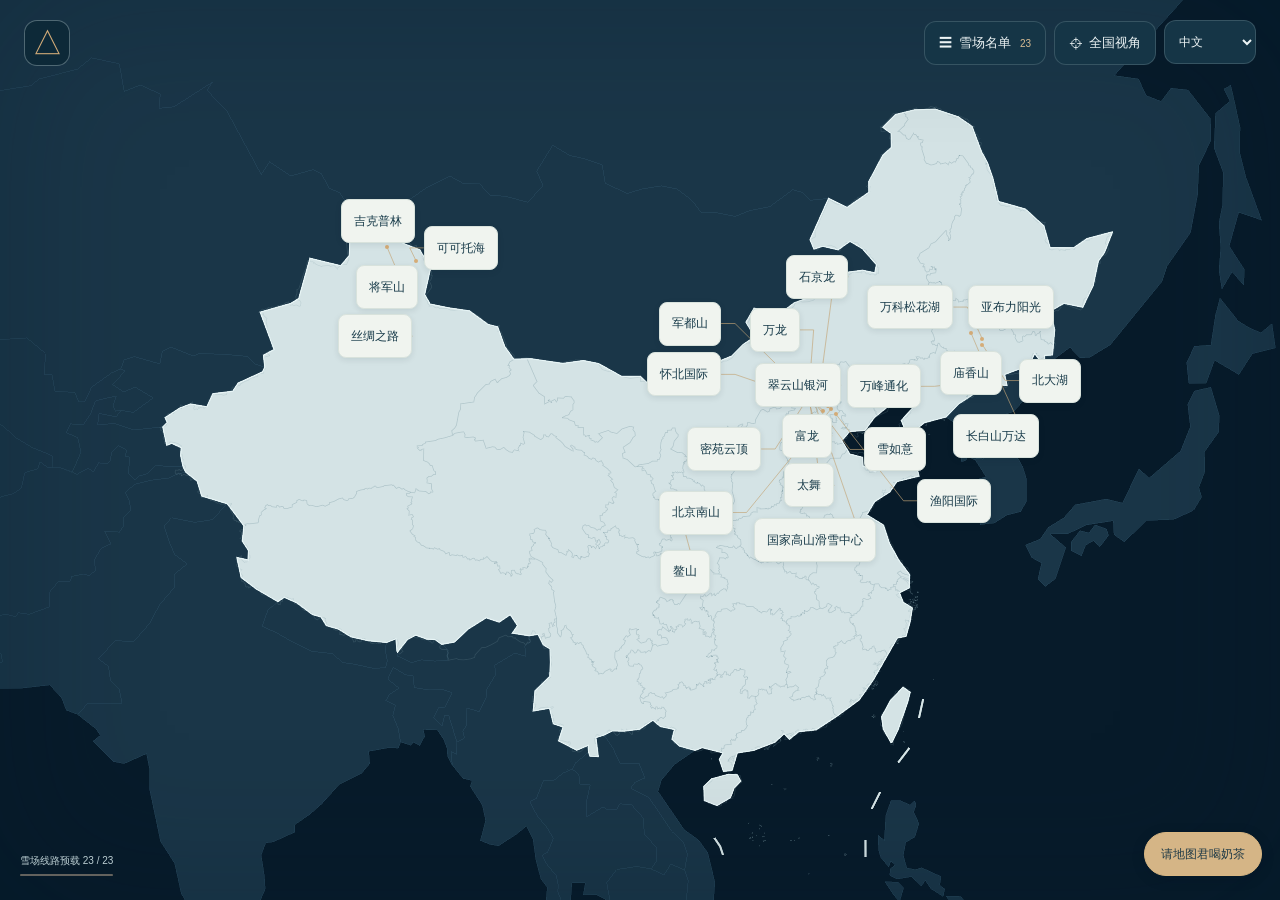
==== commit 66d46d9f: "Speed scene startup and persistent preloads; improve labels and summit orbit; remove Jinshanling" ====
--- a/index.html
+++ b/index.html
@@ -1,14 +1,14 @@
 <!doctype html>
-<html lang="zh-CN"><head><meta name="description" content="探索中国24座滑雪场的三维地形、雪道与附近雪场。社区地图数据，仅供展示参考。"><meta charset="UTF-8"><meta name="viewport" content="width=device-width,initial-scale=1,viewport-fit=cover"/><meta name="theme-color" content="#091c2a"><title>中国滑雪地图 · Snow Atlas</title><link rel="preconnect" href="https://cdn.jsdelivr.net" crossorigin><link rel="stylesheet" href="./vendor/maplibre-gl.css"><link rel="stylesheet" href="./common-ui.css?v=mobile30"><link rel="stylesheet" href="./atlas.css?v=mobile30"></head>
+<html lang="zh-CN"><head><meta name="description" content="探索中国23座滑雪场的三维地形、雪道与附近雪场。社区地图数据，仅供展示参考。"><meta charset="UTF-8"><meta name="viewport" content="width=device-width,initial-scale=1,viewport-fit=cover"/><meta name="theme-color" content="#091c2a"><title>中国滑雪地图 · Snow Atlas</title><link rel="preconnect" href="https://cdn.jsdelivr.net" crossorigin><link rel="stylesheet" href="./vendor/maplibre-gl.css"><link rel="stylesheet" href="./common-ui.css?v=fast31"><link rel="stylesheet" href="./atlas.css?v=fast31"></head>
 <body>
 <main id="atlas-map" aria-label="中国滑雪场地图"></main>
 <div class="atmosphere" aria-hidden="true"></div>
-<header class="atlas-header"><div class="atlas-brand"><div class="brand-mark">△</div><div><div class="brand-kicker">SNOW ATLAS <span> / CHINA</span></div><h1>中国滑雪地图</h1><div class="brand-sub">24座主要户外滑雪场 · 三维地形图集</div></div></div><div class="header-controls"><button type="button" aria-label="雪场名单" aria-controls="catalog" id="btn-list" aria-expanded="false">☰ <span>雪场名单</span><span class="mini-count">24</span></button><button type="button" id="btn-home" aria-label="全国视角" title="返回中国全览">⌖ <span>全国视角</span></button></div></header>
-<div id="atlas-message" role="status" aria-live="polite">24家滑雪场 · 公开线路数据持续核查 · 名称全部显示</div>
-<div id="warmup" hidden><span id="warm-text"></span><progress id="warm-bar" value="0" max="24" aria-label="雪场线路预载进度"></progress></div>
+<header class="atlas-header"><div class="atlas-brand"><div class="brand-mark">△</div><div><div class="brand-kicker">SNOW ATLAS <span> / CHINA</span></div><h1>中国滑雪地图</h1><div class="brand-sub">23座主要户外滑雪场 · 三维地形图集</div></div></div><div class="header-controls"><button type="button" aria-label="雪场名单" aria-controls="catalog" id="btn-list" aria-expanded="false">☰ <span>雪场名单</span><span class="mini-count">23</span></button><button type="button" id="btn-home" aria-label="全国视角" title="返回中国全览">⌖ <span>全国视角</span></button></div></header>
+<div id="atlas-message" role="status" aria-live="polite">23家滑雪场 · 公开线路数据持续核查 · 名称全部显示</div>
+<div id="warmup" hidden><span id="warm-text"></span><progress id="warm-bar" value="0" max="23" aria-label="雪场线路预载进度"></progress></div>
 <div class="map-help" id="map-help">滚轮放大 / 缩小 <span>·</span> 左键拖动 <span>·</span> 点击名称打开雪场 <span>·</span> 点击名称进入三维雪场</div>
 <div class="scale-chip" id="zoom-chip">CHINA / OVERVIEW</div>
-<div id="catalog-backdrop" class="catalog-backdrop" hidden></div><section class="catalog" id="catalog" aria-label="按规模排序的雪场名单" hidden><div class="catalog-top"><div><div class="catalog-eyebrow">THE RESORTS / 24</div><h2>雪场名单</h2><p>按OSM已测绘雪道长度，非官方排名</p></div><button id="btn-close-list" aria-label="关闭名单">×</button></div><div class="catalog-search"><input id="resort-search" type="search" placeholder="搜索雪场" aria-label="搜索雪场" autocomplete="off" autocapitalize="off" spellcheck="false"></div><div id="catalog-empty" class="catalog-empty" hidden>没有匹配的雪场</div><div id="resort-list" class="resort-list"></div><div class="catalog-foot">点击雪场名称先定位，也可以直接点地图上的雪场名称进入3D场景。</div></section>
+<div id="catalog-backdrop" class="catalog-backdrop" hidden></div><section class="catalog" id="catalog" aria-label="按规模排序的雪场名单" hidden><div class="catalog-top"><div><div class="catalog-eyebrow">THE RESORTS / 23</div><h2>雪场名单</h2><p>按OSM已测绘雪道长度，非官方排名</p></div><button id="btn-close-list" aria-label="关闭名单">×</button></div><div class="catalog-search"><input id="resort-search" type="search" placeholder="搜索雪场" aria-label="搜索雪场" autocomplete="off" autocapitalize="off" spellcheck="false"></div><div id="catalog-empty" class="catalog-empty" hidden>没有匹配的雪场</div><div id="resort-list" class="resort-list"></div><div class="catalog-foot">© OpenStreetMap contributors (ODbL) · DataV GeoAtlas · Natural Earth · OpenSkiMap</div></section>
 <div id="resort-overlay" class="resort-overlay" hidden role="dialog" aria-label="滑雪场三维地形界面" aria-modal="true"><iframe allowfullscreen allow="clipboard-write; web-share; fullscreen" id="scene-frame" title="滑雪场三维地形"></iframe><button id="btn-back" class="btn-back" aria-label="返回中国地图">←</button></div>
 <footer class="atlas-foot"><span>MAP FRAMEWORK · v0.8</span><span>点位参考 OpenSkiData / OpenSkiMap、Skimap.org；线路 © OSM 贡献者，未作官方测绘核验 · 底图边界仅供设计预览</span></footer>
-<script src="./vendor/maplibre-gl.js"></script><script src="./data/resorts.js?v=mobile30"></script><script src="./atlas.js?v=mobile30" defer></script><script src="./i18n.js?v=mobile30"></script><script src="./extras.js?v=mobile30"></script></body></html>+<script src="./data-cache.js?v=fast31"></script><script src="./vendor/maplibre-gl.js"></script><script src="./data/resorts.js?v=fast31"></script><script src="./atlas.js?v=fast31" defer></script><script src="./i18n.js?v=fast31"></script><script src="./extras.js?v=fast31"></script><script src="./warm31.js?v=fast31"></script></body></html>
--- a/atlas.css
+++ b/atlas.css
@@ -48,3 +48,5 @@
 .maplibregl-ctrl-bottom-right{right:auto!important;left:10px;bottom:calc(1px + env(safe-area-inset-bottom))}
 .maplibregl-ctrl-attrib.maplibregl-compact{min-width:30px;min-height:30px;max-width:calc(100vw - 24px)}.maplibregl-ctrl-attrib.maplibregl-compact:not(.maplibregl-compact-show) .maplibregl-ctrl-attrib-inner{display:none}
 .maplibregl-ctrl-attrib.maplibregl-compact-show{margin-bottom:60px}
+
+.catalog-foot{display:block;font-size:9px;color:#7c8b8c;padding:10px 18px;border-top:1px solid #dce4de}
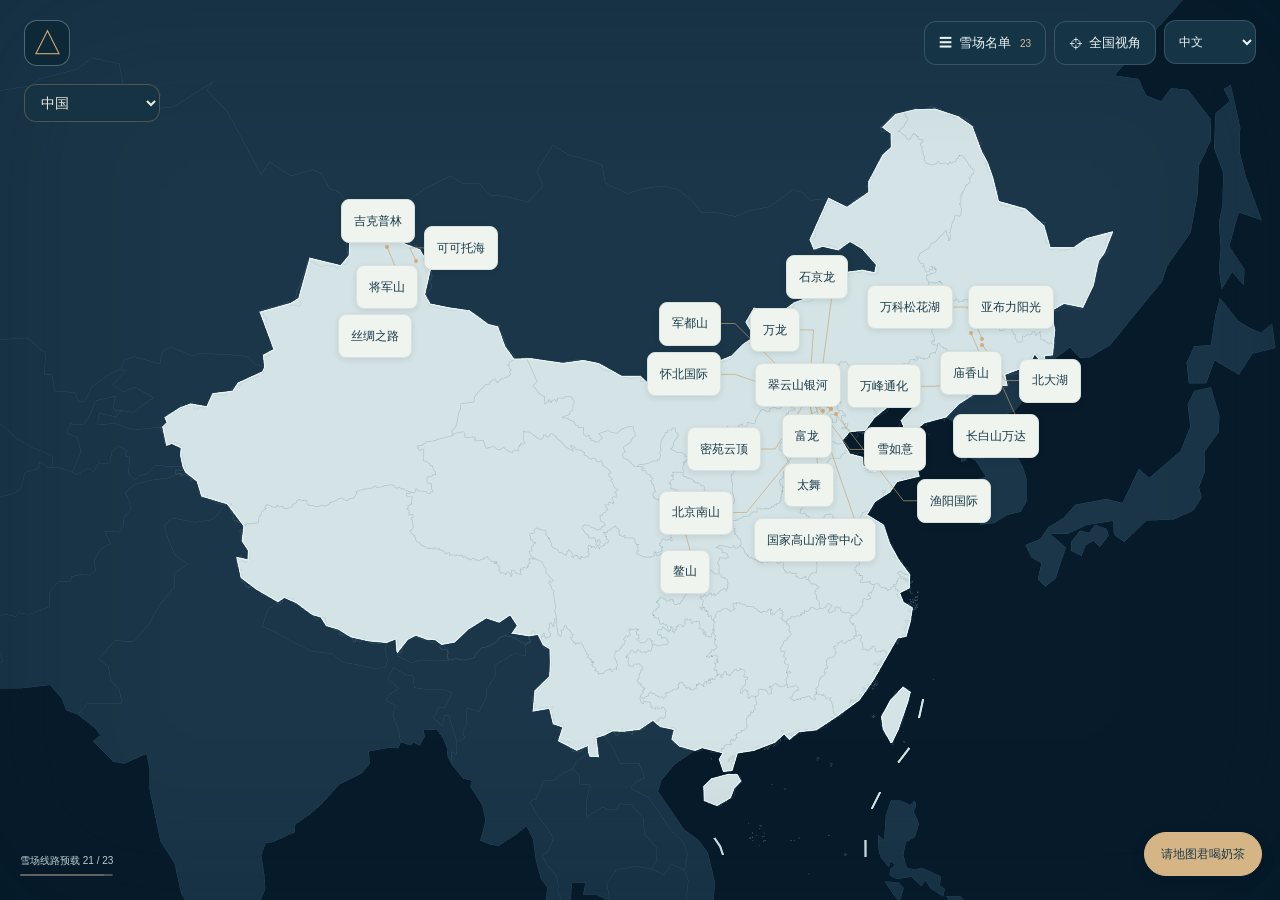
==== commit 373c8ac0: "Add Echigo Yuzawa and Minamiuonuma Japan atlas while preserving China and public URL" ====
--- a/index.html
+++ b/index.html
@@ -1,9 +1,10 @@
 <!doctype html>
-<html lang="zh-CN"><head><meta name="description" content="探索中国23座滑雪场的三维地形、雪道与附近雪场。社区地图数据，仅供展示参考。"><meta charset="UTF-8"><meta name="viewport" content="width=device-width,initial-scale=1,viewport-fit=cover"/><meta name="theme-color" content="#091c2a"><title>中国滑雪地图 · Snow Atlas</title><link rel="preconnect" href="https://cdn.jsdelivr.net" crossorigin><link rel="stylesheet" href="./vendor/maplibre-gl.css"><link rel="stylesheet" href="./common-ui.css?v=fast31"><link rel="stylesheet" href="./atlas.css?v=fast31"></head>
+<html lang="zh-CN"><head><meta name="description" content="探索中国与日本滑雪场的三维地形、雪道与附近雪场。社区地图数据，仅供展示参考。"><meta charset="UTF-8"><meta name="viewport" content="width=device-width,initial-scale=1,viewport-fit=cover"/><meta name="theme-color" content="#091c2a"><title>中国滑雪地图 · Snow Atlas</title><link rel="preconnect" href="https://cdn.jsdelivr.net" crossorigin><link rel="stylesheet" href="./vendor/maplibre-gl.css"><link rel="stylesheet" href="./common-ui.css?v=japan34"><link rel="stylesheet" href="./atlas.css?v=japan34"></head>
 <body>
-<main id="atlas-map" aria-label="中国滑雪场地图"></main>
+<main id="atlas-map" aria-label="滑雪场地图"></main>
 <div class="atmosphere" aria-hidden="true"></div>
 <header class="atlas-header"><div class="atlas-brand"><div class="brand-mark">△</div><div><div class="brand-kicker">SNOW ATLAS <span> / CHINA</span></div><h1>中国滑雪地图</h1><div class="brand-sub">23座主要户外滑雪场 · 三维地形图集</div></div></div><div class="header-controls"><button type="button" aria-label="雪场名单" aria-controls="catalog" id="btn-list" aria-expanded="false">☰ <span>雪场名单</span><span class="mini-count">23</span></button><button type="button" id="btn-home" aria-label="全国视角" title="返回中国全览">⌖ <span>全国视角</span></button></div></header>
+<select id="country-select" aria-label="国家与地区"><option value="CN">中国</option><option value="JP">日本 · 越后</option></select>
 <div id="atlas-message" role="status" aria-live="polite">23家滑雪场 · 公开线路数据持续核查 · 名称全部显示</div>
 <div id="warmup" hidden><span id="warm-text"></span><progress id="warm-bar" value="0" max="23" aria-label="雪场线路预载进度"></progress></div>
 <div class="map-help" id="map-help">滚轮放大 / 缩小 <span>·</span> 左键拖动 <span>·</span> 点击名称打开雪场 <span>·</span> 点击名称进入三维雪场</div>
@@ -11,4 +12,4 @@
 <div id="catalog-backdrop" class="catalog-backdrop" hidden></div><section class="catalog" id="catalog" aria-label="按规模排序的雪场名单" hidden><div class="catalog-top"><div><div class="catalog-eyebrow">THE RESORTS / 23</div><h2>雪场名单</h2><p>按OSM已测绘雪道长度，非官方排名</p></div><button id="btn-close-list" aria-label="关闭名单">×</button></div><div class="catalog-search"><input id="resort-search" type="search" placeholder="搜索雪场" aria-label="搜索雪场" autocomplete="off" autocapitalize="off" spellcheck="false"></div><div id="catalog-empty" class="catalog-empty" hidden>没有匹配的雪场</div><div id="resort-list" class="resort-list"></div><div class="catalog-foot">© OpenStreetMap contributors (ODbL) · DataV GeoAtlas · Natural Earth · OpenSkiMap</div></section>
 <div id="resort-overlay" class="resort-overlay" hidden role="dialog" aria-label="滑雪场三维地形界面" aria-modal="true"><iframe allowfullscreen allow="clipboard-write; web-share; fullscreen" id="scene-frame" title="滑雪场三维地形"></iframe><button id="btn-back" class="btn-back" aria-label="返回中国地图">←</button></div>
 <footer class="atlas-foot"><span>MAP FRAMEWORK · v0.8</span><span>点位参考 OpenSkiData / OpenSkiMap、Skimap.org；线路 © OSM 贡献者，未作官方测绘核验 · 底图边界仅供设计预览</span></footer>
-<script src="./data-cache.js?v=fast31"></script><script src="./vendor/maplibre-gl.js"></script><script src="./data/resorts.js?v=fast31"></script><script src="./atlas.js?v=fast31" defer></script><script src="./i18n.js?v=fast31"></script><script src="./extras.js?v=fast31"></script><script src="./warm31.js?v=fast31"></script></body></html>+<script src="./data-cache.js?v=japan34"></script><script src="./vendor/maplibre-gl.js"></script><script src="./data/resorts.js?v=japan34"></script><script src="./atlas.js?v=japan34" defer></script><script src="./i18n.js?v=japan34"></script><script src="./extras.js?v=japan34"></script><script src="./warm31.js?v=japan34"></script></body></html>
--- a/atlas.css
+++ b/atlas.css
@@ -50,3 +50,5 @@
 .maplibregl-ctrl-attrib.maplibregl-compact-show{margin-bottom:60px}
 
 .catalog-foot{display:block;font-size:9px;color:#7c8b8c;padding:10px 18px;border-top:1px solid #dce4de}
+
+#country-select{position:absolute;z-index:12;left:24px;top:calc(84px + env(safe-area-inset-top));background:#163343;color:#f0eadf;border:1px solid #b99b6755;border-radius:12px;padding:9px 30px 9px 12px;font:600 14px system-ui;max-width:190px}@media(max-width:600px){#country-select{left:16px;top:calc(74px + env(safe-area-inset-top));font-size:13px;padding:8px 24px 8px 10px}}
